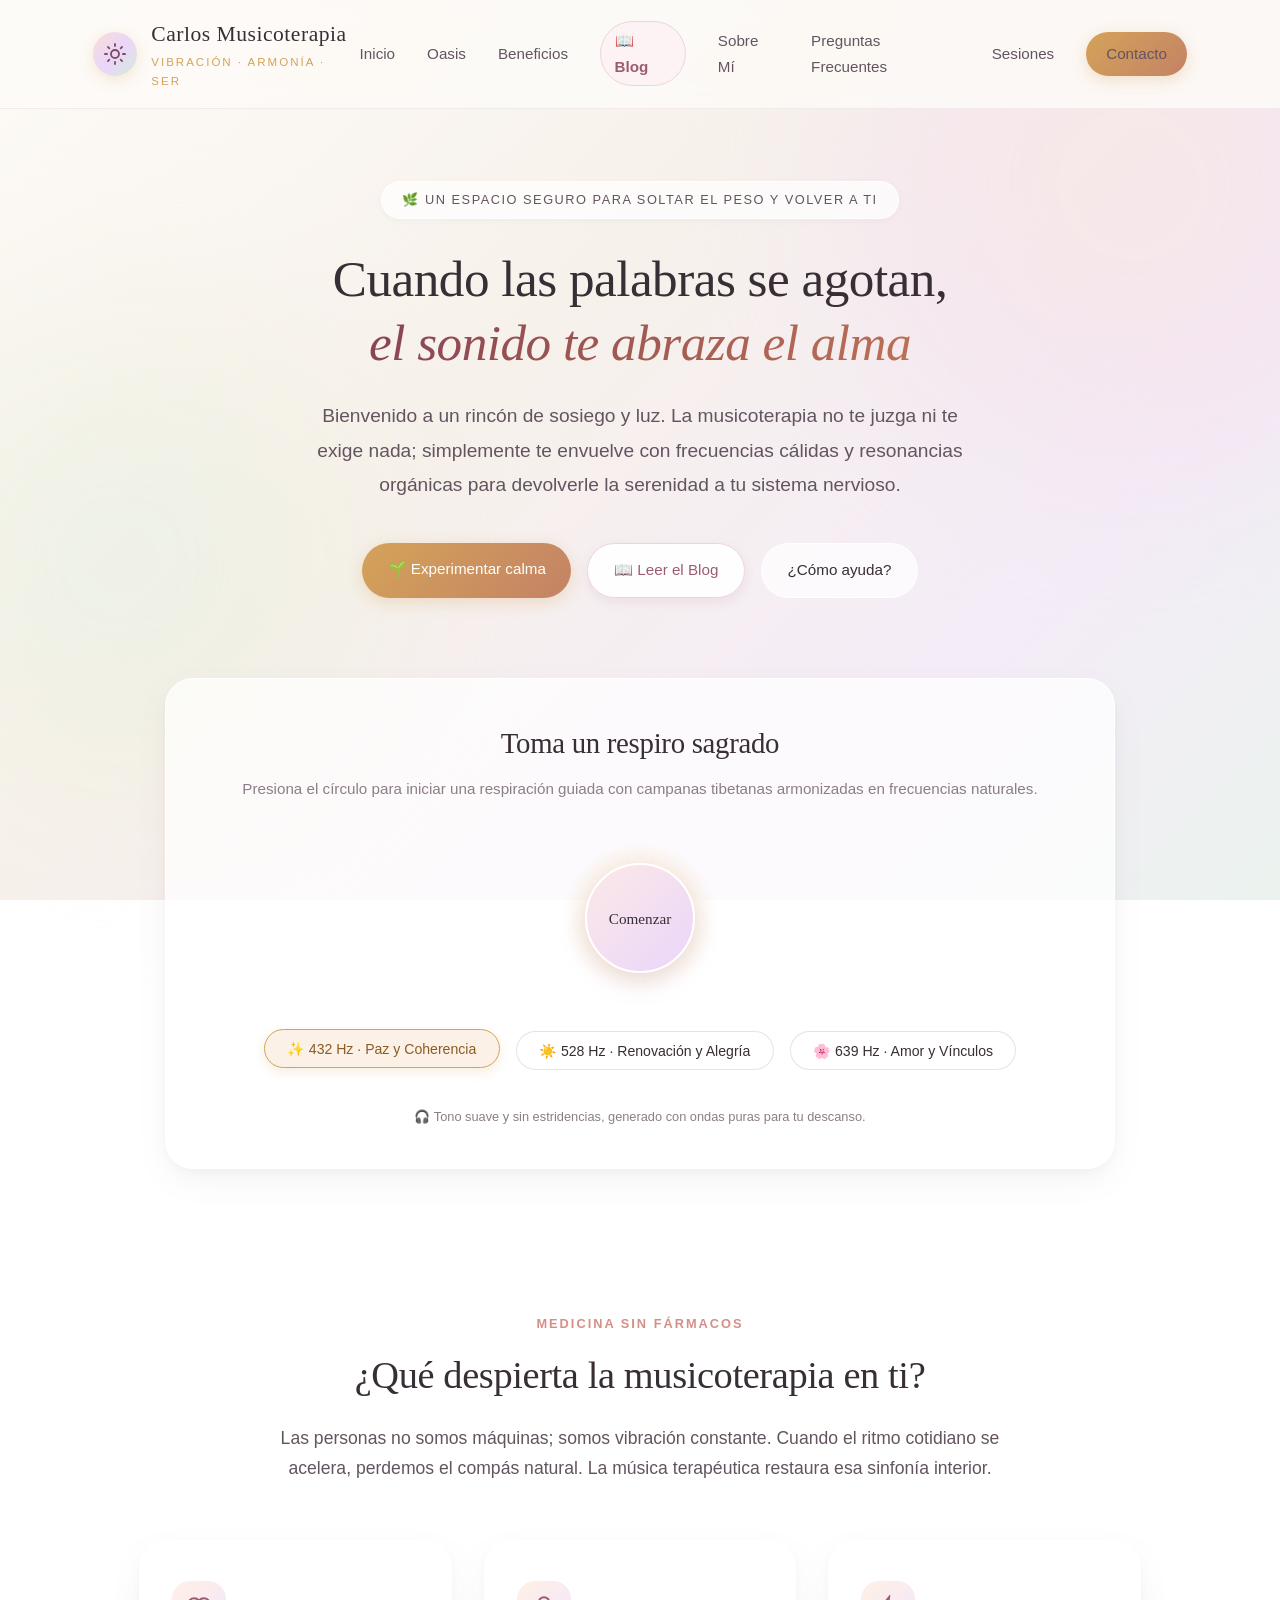
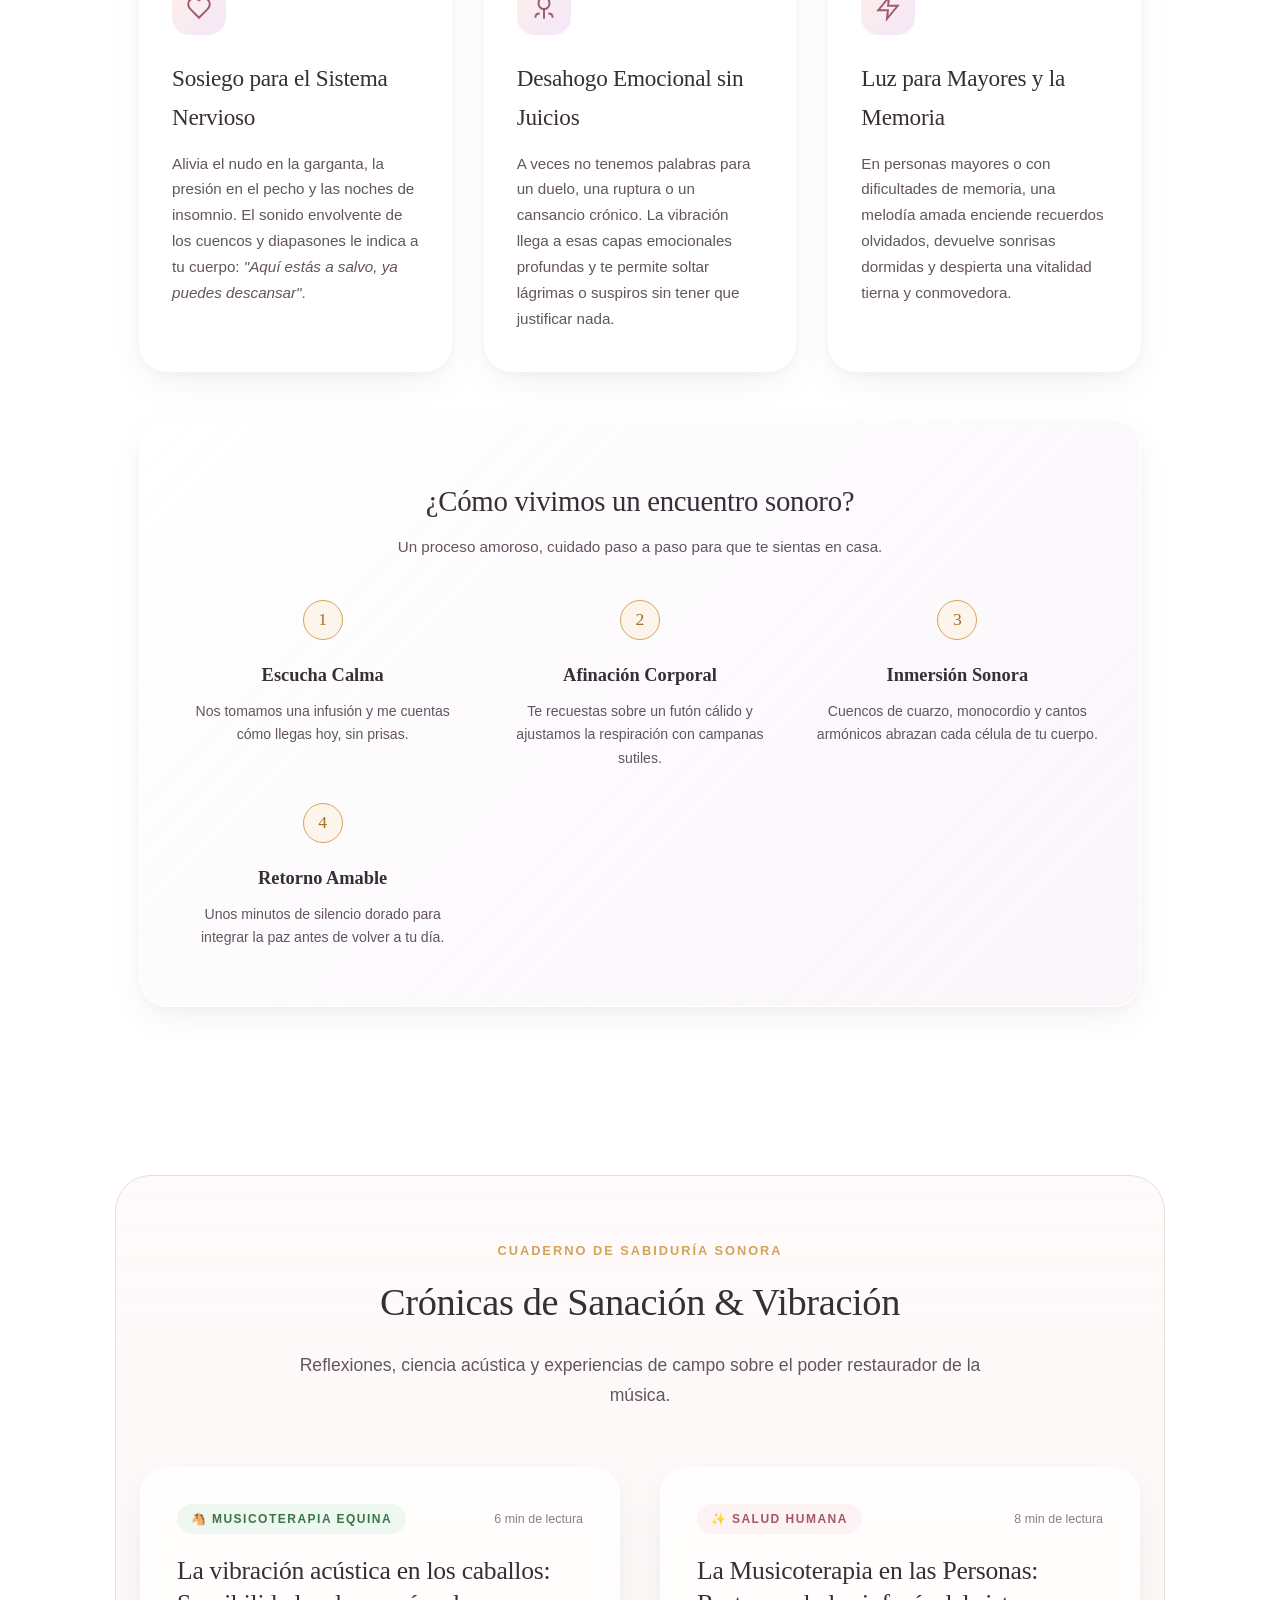
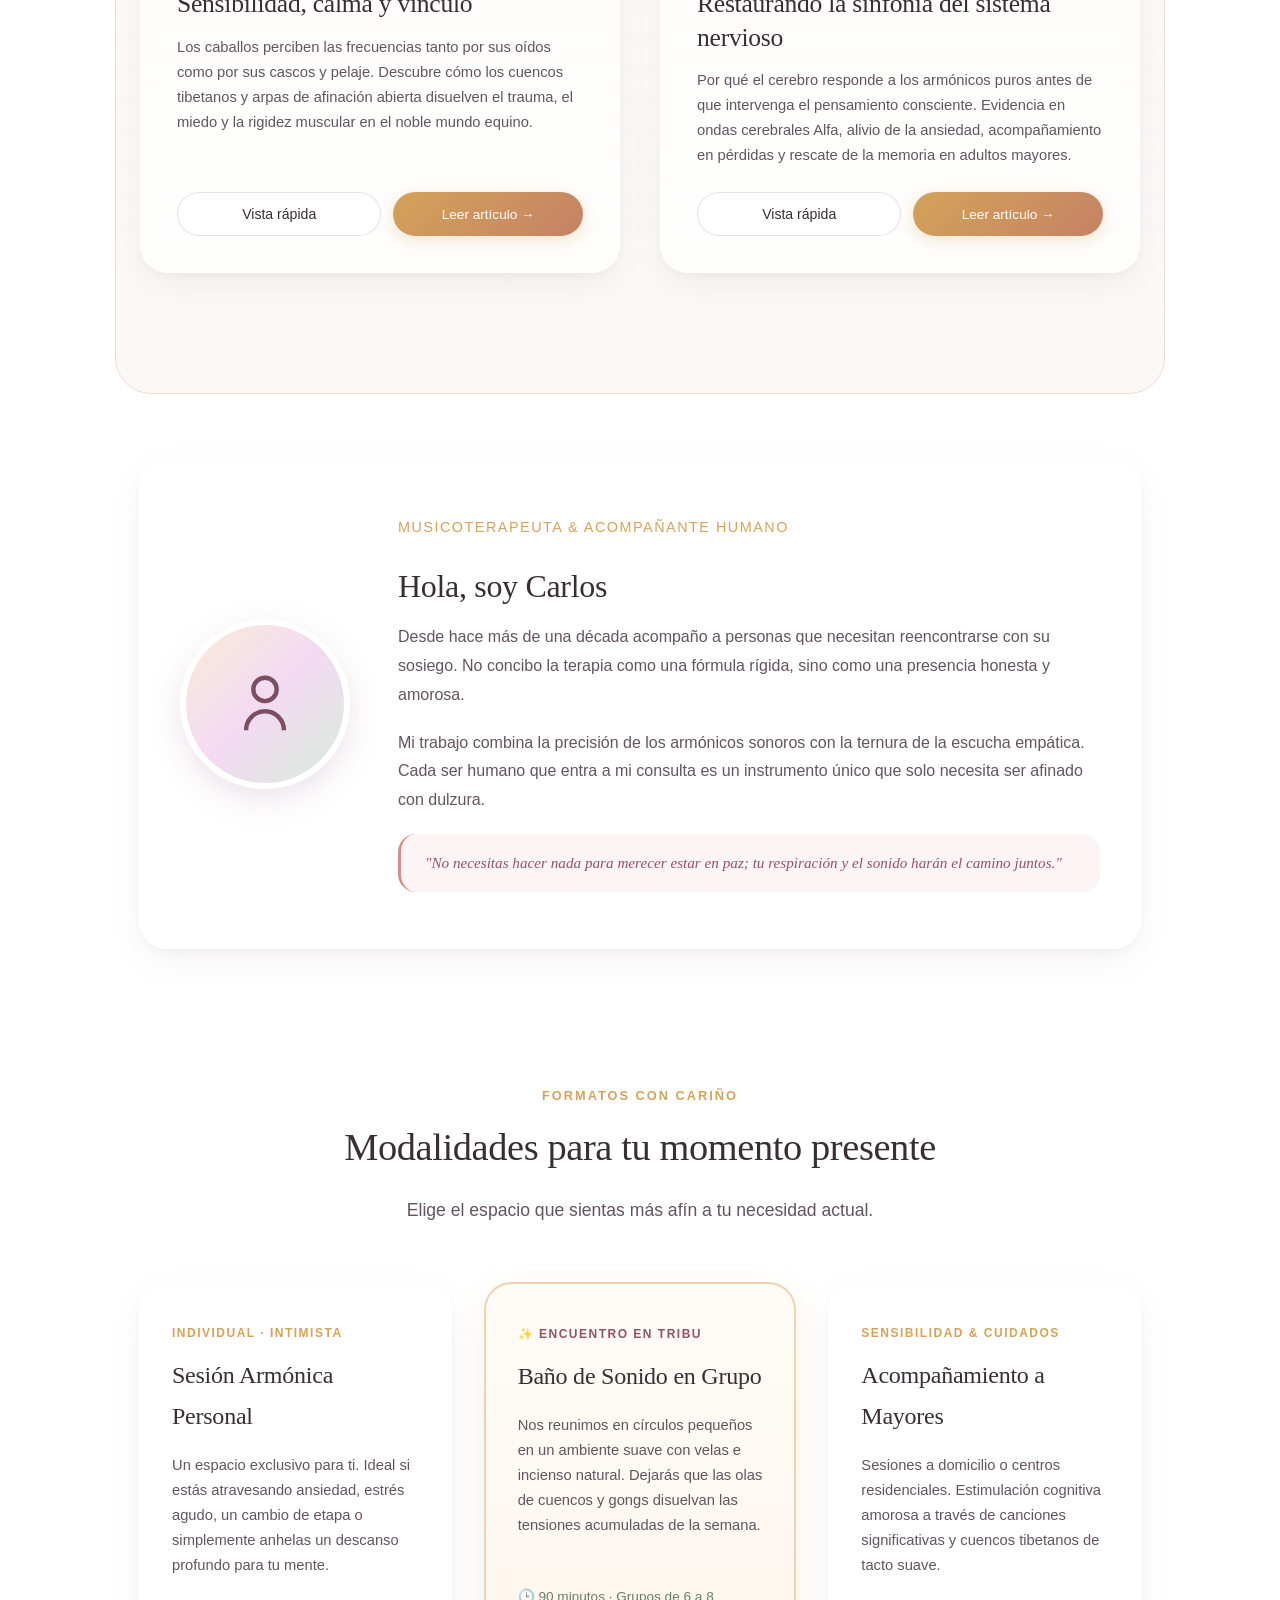
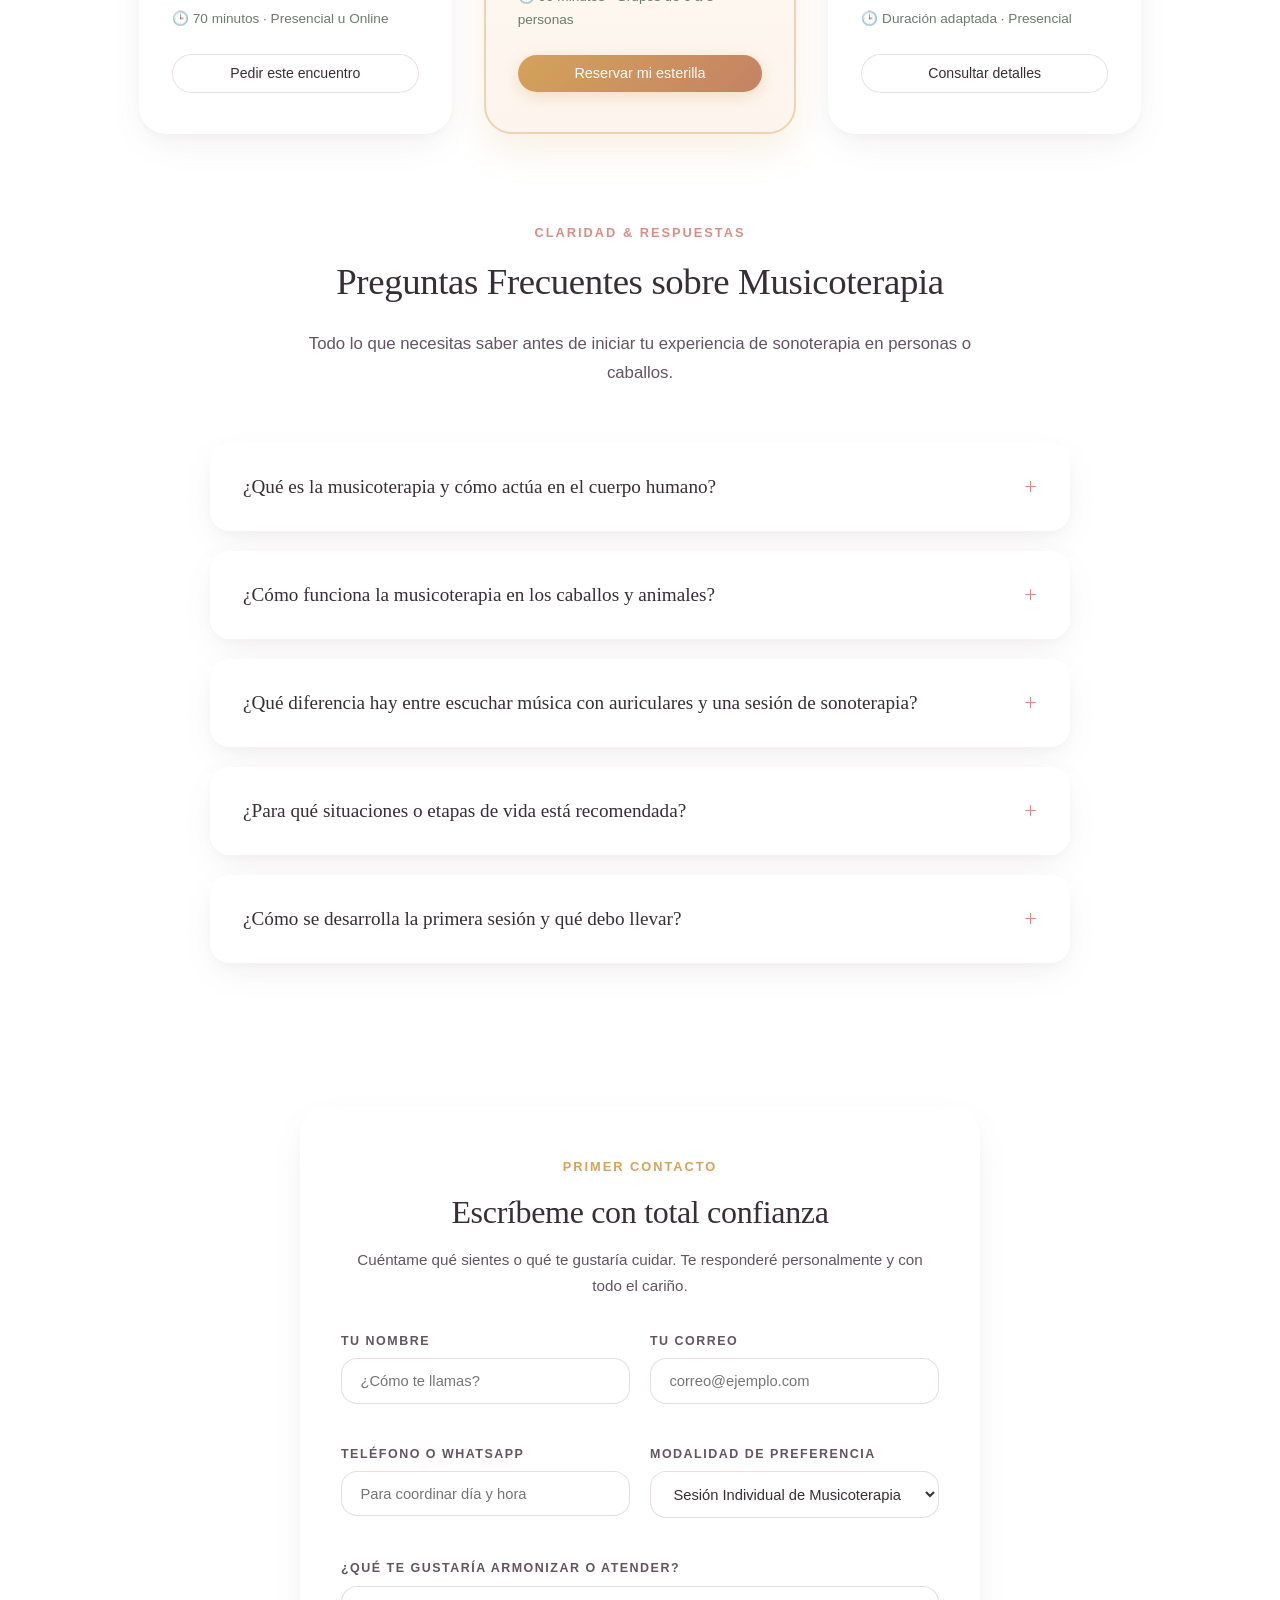
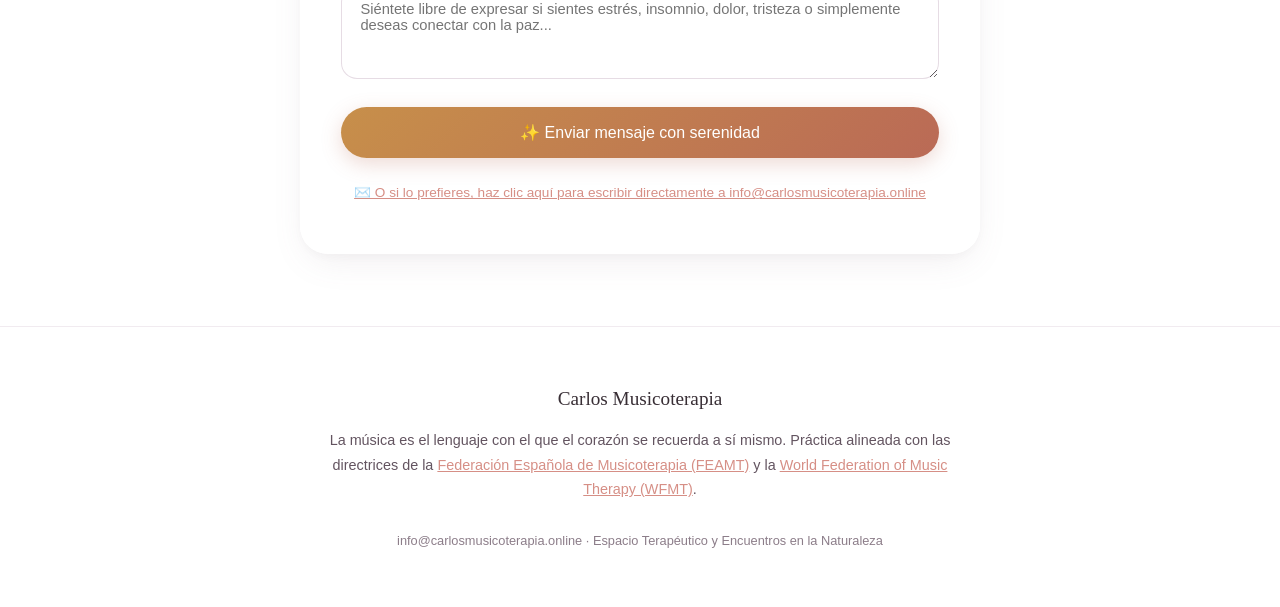
==== index.html @ ba7382ee "feat: anadir botones para compartir en Facebook, Instagram, WhatsApp y X con solo logos en los artic" ====
<!DOCTYPE html>
<html lang="es">
<head>
  <meta charset="UTF-8">
  <meta name="viewport" content="width=device-width, initial-scale=1.0">
  
  <!-- SEO PRIMARIO & INDEXACIÓN DE ALTO IMPACTO -->
  <title>Carlos Musicoterapia | Sanación Sonora y Cuencos</title>
  <meta name="description" content="Musicoterapia y sonoterapia con Carlos. Cuencos tibetanos y frecuencias 432 Hz para personas y caballos en España. Recupera tu bienestar interior.">
  <meta name="keywords" content="musicoterapia, sonoterapia, cuencos tibetanos, musicoterapia en caballos, musicoterapia equina, baño de sonido, frecuencias 432 hz, relajacion del sistema nervioso, Carlos musicoterapia">
  <meta name="author" content="Carlos - Musicoterapeuta Certificado">
  <meta name="robots" content="index, follow, max-snippet:-1, max-image-preview:large, max-video-preview:-1">
  <link rel="canonical" href="https://www.carlosmusicoterapia.online/">
  
  <!-- GEOLOCALIZACIÓN Y IDIOMA -->
  <meta name="geo.region" content="ES">
  <meta name="geo.placename" content="España">
  <meta name="language" content="Spanish">
  <meta http-equiv="content-language" content="es-ES">
  <meta name="theme-color" content="#faf7f2">
  <!-- FORZAR HTTPS Y SEGURIDAD ESTRICTA (UPGRADE INSECURE REQUESTS) -->
  <meta http-equiv="Content-Security-Policy" content="upgrade-insecure-requests">
  <!-- VERIFICACIÓN OFICIAL AHREFS WEBMASTER TOOLS -->
  <meta name="ahrefs-site-verification" content="12771nfjvnny8z4epqq7d5ewn7asvr5x">

  <!-- FAVICONS -->
  <link rel="icon" type="image/svg+xml" href="favicon.svg">
  <link rel="apple-touch-icon" href="favicon.svg">

  <!-- OPEN GRAPH / FACEBOOK / WHATSAPP / LINKEDIN -->
  <meta property="og:locale" content="es_ES">
  <meta property="og:type" content="website">
  <meta property="og:site_name" content="Carlos Musicoterapia">
  <meta property="og:title" content="Carlos Musicoterapia | Sanación Sonora & Consciencia Vibracional">
  <meta property="og:description" content="Espacio de acogida, armonización y salud sonora. Sesiones de musicoterapia y cuencos tibetanos para personas y caballos. Experimenta el oasis de calma sonora.">
  <meta property="og:url" content="https://www.carlosmusicoterapia.online/">
  <meta property="og:image" content="https://www.carlosmusicoterapia.online/og-image.svg">
  <meta property="og:image:secure_url" content="https://www.carlosmusicoterapia.online/og-image.svg">
  <meta property="og:image:type" content="image/svg+xml">
  <meta property="og:image:width" content="1200">
  <meta property="og:image:height" content="630">
  <meta property="og:image:alt" content="Carlos Musicoterapia - Sanación Sonora y Armonía">

  <!-- TWITTER CARDS -->
  <meta name="twitter:card" content="summary_large_image">
  <meta name="twitter:title" content="Carlos Musicoterapia | Sanación Sonora & Musicoterapia Equina">
  <meta name="twitter:description" content="Bienestar profundo para el sistema nervioso mediante frecuencias curativas y cuencos tibetanos.">
  <meta name="twitter:image" content="https://www.carlosmusicoterapia.online/og-image.svg">
  <meta name="twitter:image:alt" content="Carlos Musicoterapia">

  <!-- DATOS ESTRUCTURADOS SCHEMA.ORG (JSON-LD) ULTRA COMPLETOS -->
  <script type="application/ld+json">
  {
    "@context": "https://schema.org",
    "@graph": [
      {
        "@type": "WebSite",
        "@id": "https://www.carlosmusicoterapia.online/#website",
        "url": "https://www.carlosmusicoterapia.online/",
        "name": "Carlos Musicoterapia",
        "description": "Centro y consulta de musicoterapia integrativa, sonoterapia y bienestar acústico para personas y caballos.",
        "inLanguage": "es-ES",
        "publisher": {
          "@id": "https://www.carlosmusicoterapia.online/#therapist"
        }
      },
      {
        "@type": "HealthAndBeautyBusiness",
        "@id": "https://www.carlosmusicoterapia.online/#business",
        "name": "Carlos Musicoterapia",
        "url": "https://www.carlosmusicoterapia.online/",
        "logo": "https://www.carlosmusicoterapia.online/favicon.svg",
        "image": "https://www.carlosmusicoterapia.online/og-image.svg",
        "description": "Sesiones individuales de musicoterapia, baños de sonido con cuencos tibetanos, monocordios armónicos y musicoterapia equina.",
        "email": "info@carlosmusicoterapia.online",
        "priceRange": "$$",
        "currenciesAccepted": "EUR",
        "paymentAccepted": "Efectivo, Bizum, Transferencia",
        "address": {
          "@type": "PostalAddress",
          "addressCountry": "ES",
          "addressRegion": "España"
        },
        "founder": {
          "@id": "https://www.carlosmusicoterapia.online/#therapist"
        },
        "hasOfferCatalog": {
          "@type": "OfferCatalog",
          "name": "Servicios de Musicoterapia y Sonoterapia",
          "itemListElement": [
            {
              "@type": "Offer",
              "itemOffered": {
                "@type": "Service",
                "name": "Sesión Individual de Musicoterapia",
                "description": "Encuentro sonoro personalizado con cuencos tibetanos, diapasones y voz para la regulación del sistema nervioso y ansiedad."
              }
            },
            {
              "@type": "Offer",
              "itemOffered": {
                "@type": "Service",
                "name": "Baño de Sonido y Cuencos Tibetanos Grupal",
                "description": "Inmersión colectiva en frecuencias puras de 432 Hz y 528 Hz para la relajación profunda y desintoxicación del estrés."
              }
            },
            {
              "@type": "Offer",
              "itemOffered": {
                "@type": "Service",
                "name": "Musicoterapia Equina y Sonoterapia para Caballos",
                "description": "Tratamiento acústico especializado en hípicas y cuadras para la reducción de cortisol, traumas y alivio muscular en caballos."
              }
            }
          ]
        }
      },
      {
        "@type": "Person",
        "@id": "https://www.carlosmusicoterapia.online/#therapist",
        "name": "Carlos",
        "jobTitle": "Musicoterapeuta y Facilitador de Sonoterapia",
        "url": "https://www.carlosmusicoterapia.online/#sobre-mi",
        "worksFor": {
          "@id": "https://www.carlosmusicoterapia.online/#business"
        },
        "description": "Especialista en medicina vibracional, resonancia acústica del sistema nervioso y acompañamiento compasivo en personas y animales."
      },
      {
        "@type": "FAQPage",
        "@id": "https://www.carlosmusicoterapia.online/#faqpage",
        "mainEntity": [
          {
            "@type": "Question",
            "name": "¿Qué es la musicoterapia y cómo actúa en el cuerpo humano?",
            "acceptedAnswer": {
              "@type": "Answer",
              "text": "La musicoterapia utiliza la vibración y las estructuras armónicas para sincronizar el sistema nervioso. A través del arrastre acústico, ralentiza las ondas cerebrales hacia estados Alfa y Theta, reduciendo la hormona del estrés (cortisol) y activando la respuesta parasimpática de calma y digestión."
            }
          },
          {
            "@type": "Question",
            "name": "¿Cómo funciona la musicoterapia en los caballos y animales?",
            "acceptedAnswer": {
              "@type": "Answer",
              "text": "Los caballos poseen una enorme sensibilidad vibroacústica que captan por sus cascos, pelaje y oídos de 180°. La aplicación de frecuencias armónicas (432 Hz) y cuencos tibetanos colocados sobre mantillas alivia tensiones musculares en el dorso, calma animales traumatizados o hiperreactivos y crea coherencia cardíaca entre el jinete y el caballo."
            }
          },
          {
            "@type": "Question",
            "name": "¿Qué diferencia hay entre escuchar música normal y una sesión de sonoterapia?",
            "acceptedAnswer": {
              "@type": "Answer",
              "text": "La música cotidiana pasa por el filtro del juicio intelectual y estético. En la sonoterapia se utilizan instrumentos acústicos no temperados (cuencos de 7 metales, gongs, cuarzos, monocordios) que emiten ondas sinusoidales y armónicos puros que penetran físicamente en las células y el sistema límbico sin que intervenga el razonamiento lógico."
            }
          },
          {
            "@type": "Question",
            "name": "¿Para qué situaciones o dolencias está especialmente indicada?",
            "acceptedAnswer": {
              "@type": "Answer",
              "text": "Está recomendada para estrés crónico, ansiedad, insomnio, sobrecarga mental, procesos de duelo, dolores musculares por tensión, recuperación tras enfermedades, y en adultos mayores para la estimulación de la memoria emotiva y la lucidez."
            }
          },
          {
            "@type": "Question",
            "name": "¿Cómo es una primera sesión y qué necesito llevar?",
            "acceptedAnswer": {
              "@type": "Answer",
              "text": "Solo necesitas ropa cómoda. Comenzamos con una breve escucha para conocer tu momento vital, seguido de un reposo sobre un futón cálido donde el sonido de los cuencos y diapasones envuelve tu cuerpo. Al finalizar, dejamos unos minutos de silencio integrador."
            }
          }
        ]
      },
      {
        "@type": "BlogPosting",
        "@id": "https://www.carlosmusicoterapia.online/#blog-caballos",
        "headline": "La vibración acústica en los caballos: Sensibilidad, calma y vínculo",
        "url": "https://www.carlosmusicoterapia.online/#blog",
        "author": {
          "@id": "https://www.carlosmusicoterapia.online/#therapist"
        },
        "publisher": {
          "@id": "https://www.carlosmusicoterapia.online/#business"
        },
        "description": "Estudio práctico de la sonoterapia equina: reducción de cortisol, respuesta de relajación por bostezo y masticación, y campo de resonancia en hípicas.",
        "inLanguage": "es-ES"
      },
      {
        "@type": "BlogPosting",
        "@id": "https://www.carlosmusicoterapia.online/#blog-personas",
        "headline": "La Musicoterapia en las Personas: Restaurando la sinfonía del sistema nervioso",
        "url": "https://www.carlosmusicoterapia.online/#blog",
        "author": {
          "@id": "https://www.carlosmusicoterapia.online/#therapist"
        },
        "publisher": {
          "@id": "https://www.carlosmusicoterapia.online/#business"
        },
        "description": "Evidencia de la sonoterapia en ondas Alfa y Theta, acompañamiento en duelo sin palabras y estimulación cognitiva en adultos mayores.",
        "inLanguage": "es-ES"
      }
    ]
  }
  


  </script>

<style>
    :root {
      --bg-gradient: linear-gradient(135deg, #fdfbf7 0%, #f7f1eb 40%, #f4ecf7 75%, #ebf3ee 100%);
      --c-cream: #faf7f2;
      --c-blush: #fbeee8;
      --c-lavender: #ece4f6;
      --c-sage: #e3ede3;
      --c-gold: #d4a359;
      --c-gold-soft: #f4e8d3;
      --c-rose: #d68f86;
      
      --c-text-main: #382e35;
      --c-text-soft: #635460;
      --c-text-muted: #8c7d89;

      --glass-bg: rgba(255, 255, 255, 0.72);
      --glass-border: rgba(255, 255, 255, 0.9);
      --glass-shadow: 0 12px 36px -8px rgba(133, 105, 126, 0.12), 0 4px 12px rgba(0,0,0,0.03);
      --radius-pill: 999px;
      --radius-card: 28px;
    }

    * {
      margin: 0;
      padding: 0;
      box-sizing: border-box;
    }

    body {
      background: var(--bg-gradient);
      background-attachment: fixed;
      color: var(--c-text-main);
      font-family: -apple-system, BlinkMacSystemFont, "Segoe UI", Roboto, "Helvetica Neue", sans-serif;
      line-height: 1.7;
      overflow-x: hidden;
      scroll-behavior: smooth;
    }

    h1, h2, h3, h4, .font-serif {
      font-family: "Georgia", "Baskerville", "Palatino Linotype", serif;
      font-weight: 300;
      letter-spacing: -0.01em;
    }

    .ambient-glow {
      position: fixed;
      border-radius: 50%;
      filter: blur(80px);
      z-index: -1;
      opacity: 0.5;
      pointer-events: none;
      animation: floatAura 18s ease-in-out infinite alternate;
    }
    .glow-1 {
      top: -10%;
      right: -10%;
      width: 550px;
      height: 550px;
      background: radial-gradient(circle, #fce5d8, #edd9fc);
    }
    .glow-2 {
      bottom: 10%;
      left: -10%;
      width: 500px;
      height: 500px;
      background: radial-gradient(circle, #dff0e2, #fbf0dc);
      animation-duration: 24s;
    }

    @keyframes floatAura {
      0% { transform: translate(0, 0) scale(1); }
      100% { transform: translate(-40px, 40px) scale(1.1); }
    }

    header.navbar {
      position: sticky;
      top: 0;
      z-index: 100;
      background: rgba(253, 251, 247, 0.85);
      backdrop-filter: blur(14px);
      border-bottom: 1px solid rgba(220, 206, 217, 0.35);
      transition: all 0.3s;
    }

    .nav-wrap {
      max-width: 1150px;
      margin: 0 auto;
      padding: 1rem 1.75rem;
      display: flex;
      justify-content: space-between;
      align-items: center;
    }

    .logo-area {
      display: flex;
      align-items: center;
      gap: 0.9rem;
      text-decoration: none;
      color: inherit;
    }

    .logo-mandala {
      width: 44px;
      height: 44px;
      border-radius: 50%;
      background: linear-gradient(135deg, #f7dfd4, #ebd5fb, #d4ebd9);
      display: flex;
      align-items: center;
      justify-content: center;
      box-shadow: 0 4px 14px rgba(212, 163, 89, 0.25);
    }

    .logo-text h1 {
      font-size: 1.35rem;
      color: var(--c-text-main);
      letter-spacing: 0.5px;
    }

    .logo-text span {
      font-size: 0.72rem;
      letter-spacing: 2px;
      text-transform: uppercase;
      color: var(--c-gold);
      display: block;
      font-weight: 500;
    }

    .nav-links {
      display: flex;
      align-items: center;
      gap: 2rem;
    }

    .nav-links a {
      color: var(--c-text-soft);
      text-decoration: none;
      font-size: 0.95rem;
      transition: color 0.2s;
    }

    .nav-links a:hover {
      color: var(--c-rose);
    }

    .btn-glow {
      background: linear-gradient(135deg, #d4a359 0%, #c48265 100%);
      color: #fff;
      padding: 0.65rem 1.5rem;
      border-radius: var(--radius-pill);
      text-decoration: none;
      font-size: 0.9rem;
      font-weight: 500;
      box-shadow: 0 4px 16px rgba(212, 163, 89, 0.3);
      transition: all 0.3s;
      border: none;
      cursor: pointer;
    }

    .btn-glow:hover {
      transform: translateY(-2px);
      box-shadow: 0 6px 20px rgba(212, 163, 89, 0.45);
    }

    .hero {
      text-align: center;
      padding: 4.5rem 1.5rem 3rem;
      max-width: 900px;
      margin: 0 auto;
    }

    .pill-tag {
      display: inline-flex;
      align-items: center;
      gap: 0.5rem;
      background: var(--glass-bg);
      border: 1px solid var(--glass-border);
      padding: 0.45rem 1.25rem;
      border-radius: var(--radius-pill);
      font-size: 0.8rem;
      color: var(--c-text-soft);
      letter-spacing: 1.5px;
      text-transform: uppercase;
      margin-bottom: 1.75rem;
      box-shadow: 0 2px 10px rgba(0,0,0,0.03);
    }

    .hero h2 {
      font-size: 3.2rem;
      line-height: 1.25;
      color: var(--c-text-main);
      margin-bottom: 1.5rem;
    }

    .hero h2 span.delicado {
      font-style: italic;
      color: #a45a66;
      background: linear-gradient(120deg, #874352, #bd7055);
      -webkit-background-clip: text;
      -webkit-text-fill-color: transparent;
    }

    .hero p {
      font-size: 1.2rem;
      color: var(--c-text-soft);
      max-width: 680px;
      margin: 0 auto 2.5rem;
      font-weight: 300;
      line-height: 1.8;
    }

    .oasis-container {
      max-width: 950px;
      margin: 2rem auto 4.5rem;
      padding: 2.5rem 2rem;
      background: var(--glass-bg);
      border: 1px solid var(--glass-border);
      border-radius: var(--radius-card);
      box-shadow: var(--glass-shadow);
      text-align: center;
      position: relative;
      overflow: hidden;
    }

    .oasis-title {
      font-size: 1.8rem;
      color: var(--c-text-main);
      margin-bottom: 0.5rem;
    }

    .oasis-subtitle {
      color: var(--c-text-muted);
      font-size: 0.95rem;
      margin-bottom: 2rem;
    }

    .breathe-app {
      display: flex;
      flex-direction: column;
      align-items: center;
      gap: 1.75rem;
    }

    .breathe-circle-wrapper {
      position: relative;
      width: 170px;
      height: 170px;
      display: flex;
      align-items: center;
      justify-content: center;
    }

    .breathe-aura {
      position: absolute;
      width: 100%;
      height: 100%;
      border-radius: 50%;
      background: radial-gradient(circle, #ecd0ec 0%, #faecd7 50%, rgba(255,255,255,0) 70%);
      transition: all 4s ease-in-out;
      transform: scale(0.9);
      opacity: 0.6;
    }

    .breathe-circle {
      width: 110px;
      height: 110px;
      border-radius: 50%;
      background: linear-gradient(135deg, #fbe9e7, #ebd5fb);
      border: 2px solid #fff;
      display: flex;
      align-items: center;
      justify-content: center;
      color: var(--c-text-main);
      font-size: 0.95rem;
      font-family: Georgia, serif;
      box-shadow: 0 8px 24px rgba(183, 142, 172, 0.25);
      cursor: pointer;
      z-index: 2;
      transition: all 4s ease-in-out;
      user-select: none;
    }

    .breathe-active .breathe-aura {
      animation: breathPulse 8s infinite ease-in-out;
    }
    .breathe-active .breathe-circle {
      animation: breathText 8s infinite ease-in-out;
    }

    @keyframes breathPulse {
      0%, 100% { transform: scale(0.85); opacity: 0.5; }
      50% { transform: scale(1.4); opacity: 0.95; }
    }

    @keyframes breathText {
      0%, 100% { transform: scale(0.95); }
      50% { transform: scale(1.15); }
    }

    .sound-selector {
      display: flex;
      justify-content: center;
      gap: 1rem;
      flex-wrap: wrap;
    }

    .btn-sound-pill {
      background: rgba(255, 255, 255, 0.85);
      border: 1px solid rgba(220, 206, 217, 0.6);
      padding: 0.65rem 1.4rem;
      border-radius: var(--radius-pill);
      font-size: 0.88rem;
      color: var(--c-text-main);
      cursor: pointer;
      display: flex;
      align-items: center;
      gap: 0.6rem;
      transition: all 0.3s;
    }

    .btn-sound-pill:hover, .btn-sound-pill.active {
      background: #fbf1e6;
      border-color: var(--c-gold);
      color: #8c5b24;
      transform: translateY(-2px);
      box-shadow: 0 4px 12px rgba(212, 163, 89, 0.2);
    }

    .sound-note {
      font-size: 0.8rem;
      color: var(--c-text-muted);
      margin-top: 0.5rem;
    }

    .section-wrap {
      max-width: 1050px;
      margin: 0 auto;
      padding: 4.5rem 1.5rem;
    }

    .section-header {
      text-align: center;
      max-width: 720px;
      margin: 0 auto 3.5rem;
    }

    .section-header h3 {
      font-size: 2.4rem;
      color: var(--c-text-main);
      margin-bottom: 1rem;
    }

    .section-header p {
      font-size: 1.1rem;
      color: var(--c-text-soft);
      font-weight: 300;
    }

    .human-cards {
      display: grid;
      grid-template-columns: repeat(auto-fit, minmax(300px, 1fr));
      gap: 2rem;
    }

    .h-card {
      background: var(--glass-bg);
      backdrop-filter: blur(8px);
      border: 1px solid var(--glass-border);
      border-radius: var(--radius-card);
      padding: 2.5rem 2rem;
      box-shadow: var(--glass-shadow);
      transition: transform 0.3s ease, box-shadow 0.3s ease;
      position: relative;
    }

    .h-card:hover {
      transform: translateY(-5px);
      box-shadow: 0 16px 40px rgba(133, 105, 126, 0.16);
    }

    .h-card-icon {
      width: 54px;
      height: 54px;
      border-radius: 18px;
      background: linear-gradient(135deg, #fff0e6, #f3e6fb);
      display: flex;
      align-items: center;
      justify-content: center;
      margin-bottom: 1.5rem;
      color: #9c5c70;
    }

    .h-card h4 {
      font-size: 1.45rem;
      color: var(--c-text-main);
      margin-bottom: 0.8rem;
    }

    .h-card p {
      font-size: 0.95rem;
      color: var(--c-text-soft);
      line-height: 1.7;
    }

    .journey-box {
      background: linear-gradient(135deg, rgba(255,255,255,0.85), rgba(248,242,248,0.7));
      border: 1px solid var(--glass-border);
      border-radius: var(--radius-card);
      padding: 3.5rem 2.5rem;
      box-shadow: var(--glass-shadow);
      margin: 3rem 0;
    }

    .journey-steps {
      display: grid;
      grid-template-columns: repeat(auto-fit, minmax(220px, 1fr));
      gap: 2rem;
      margin-top: 2.5rem;
    }

    .step-item {
      text-align: center;
      position: relative;
    }

    .step-num {
      width: 40px;
      height: 40px;
      border-radius: 50%;
      background: #fdf5eb;
      border: 1px solid var(--c-gold);
      color: #a46d29;
      font-family: Georgia, serif;
      font-size: 1.1rem;
      display: flex;
      align-items: center;
      justify-content: center;
      margin: 0 auto 1.25rem;
    }

    .step-item h5 {
      font-size: 1.15rem;
      color: var(--c-text-main);
      margin-bottom: 0.5rem;
      font-family: Georgia, serif;
    }

    .step-item p {
      font-size: 0.88rem;
      color: var(--c-text-soft);
    }

    .about-section {
      background: rgba(255, 255, 255, 0.6);
      border-radius: var(--radius-card);
      border: 1px solid var(--glass-border);
      padding: 3.5rem 2.5rem;
      display: flex;
      align-items: center;
      gap: 3rem;
      box-shadow: var(--glass-shadow);
      margin: 4rem 0;
    }

    .about-avatar-wrap {
      flex-shrink: 0;
      position: relative;
    }

    .about-avatar {
      width: 170px;
      height: 170px;
      border-radius: 50%;
      background: linear-gradient(135deg, #faebd7, #f3daf3, #d7ecd9);
      border: 6px solid #fff;
      box-shadow: 0 10px 28px rgba(183, 142, 172, 0.25);
      display: flex;
      align-items: center;
      justify-content: center;
      color: #7b4f62;
    }

    .about-info h4 {
      font-size: 2rem;
      color: var(--c-text-main);
      margin-bottom: 0.6rem;
    }

    .about-info .subtitle {
      color: var(--c-gold);
      font-size: 0.9rem;
      letter-spacing: 1.5px;
      text-transform: uppercase;
      font-weight: 500;
      margin-bottom: 1.2rem;
      display: block;
    }

    .about-info p {
      font-size: 1rem;
      color: var(--c-text-soft);
      line-height: 1.8;
      margin-bottom: 1.2rem;
      font-weight: 300;
    }

    .quote-box {
      font-family: Georgia, serif;
      font-style: italic;
      color: #925367;
      background: #fdf5f5;
      padding: 1rem 1.5rem;
      border-radius: 18px;
      border-left: 3px solid var(--c-rose);
      font-size: 0.95rem;
    }

    .services-grid {
      display: grid;
      grid-template-columns: repeat(auto-fit, minmax(280px, 1fr));
      gap: 2rem;
    }

    .service-card {
      background: var(--glass-bg);
      border: 1px solid var(--glass-border);
      border-radius: var(--radius-card);
      padding: 2.5rem 2rem;
      display: flex;
      flex-direction: column;
      justify-content: space-between;
      box-shadow: var(--glass-shadow);
      transition: all 0.3s;
    }

    .service-card:hover {
      transform: translateY(-4px);
      border-color: #eed5b6;
    }

    .service-card.highlight {
      background: linear-gradient(180deg, #fffcf7 0%, #fdf5ed 100%);
      border: 2px solid #ecd3b2;
      box-shadow: 0 16px 36px rgba(212, 163, 89, 0.16);
    }

    .serv-tag {
      font-size: 0.75rem;
      letter-spacing: 1.5px;
      text-transform: uppercase;
      color: var(--c-gold);
      font-weight: 600;
      margin-bottom: 0.75rem;
      display: block;
    }

    .service-card h4 {
      font-size: 1.5rem;
      color: var(--c-text-main);
      margin-bottom: 1rem;
    }

    .service-card p {
      font-size: 0.92rem;
      color: var(--c-text-soft);
      margin-bottom: 1.8rem;
    }

    .serv-time {
      font-size: 0.85rem;
      color: #6a7c6a;
      display: flex;
      align-items: center;
      gap: 0.5rem;
      margin-bottom: 1.5rem;
      font-weight: 500;
    }

    .testimonials-grid {
      display: grid;
      grid-template-columns: repeat(auto-fit, minmax(290px, 1fr));
      gap: 2rem;
      margin-top: 2rem;
    }

    .test-card {
      background: rgba(255, 255, 255, 0.65);
      border-radius: var(--radius-card);
      border: 1px solid var(--glass-border);
      padding: 2rem;
      box-shadow: var(--glass-shadow);
    }

    .test-card p {
      font-family: Georgia, serif;
      font-style: italic;
      color: var(--c-text-soft);
      font-size: 0.98rem;
      margin-bottom: 1.25rem;
      line-height: 1.7;
    }

    .test-author {
      display: flex;
      align-items: center;
      gap: 0.75rem;
    }

    .author-circle {
      width: 40px;
      height: 40px;
      border-radius: 50%;
      background: #f6e5dc;
      display: flex;
      align-items: center;
      justify-content: center;
      font-weight: 600;
      color: #975344;
      font-size: 0.85rem;
    }

    .author-info h6 {
      font-size: 0.9rem;
      color: var(--c-text-main);
    }

    .author-info span {
      font-size: 0.75rem;
      color: var(--c-text-muted);
    }

    .contact-box {
      max-width: 680px;
      margin: 0 auto;
      background: var(--glass-bg);
      backdrop-filter: blur(14px);
      border: 1px solid var(--glass-border);
      border-radius: var(--radius-card);
      padding: 3rem 2.5rem;
      box-shadow: var(--glass-shadow);
    }

    .form-row {
      display: grid;
      grid-template-columns: 1fr 1fr;
      gap: 1.25rem;
      margin-bottom: 1.25rem;
    }

    .form-group {
      margin-bottom: 1.25rem;
      text-align: left;
    }

    label {
      display: block;
      font-size: 0.78rem;
      text-transform: uppercase;
      letter-spacing: 1.5px;
      color: var(--c-text-soft);
      font-weight: 600;
      margin-bottom: 0.4rem;
    }

    input, select, textarea {
      width: 100%;
      padding: 0.85rem 1.15rem;
      background: rgba(255, 255, 255, 0.85);
      border: 1px solid rgba(220, 206, 217, 0.7);
      border-radius: 16px;
      color: var(--c-text-main);
      font-family: inherit;
      font-size: 0.92rem;
      outline: none;
      transition: all 0.2s;
    }

    input:focus, select:focus, textarea:focus {
      border-color: var(--c-gold);
      background: #fff;
      box-shadow: 0 0 0 3px rgba(212, 163, 89, 0.15);
    }

    .btn-submit {
      width: 100%;
      background: linear-gradient(135deg, #c78f4a 0%, #ba6a56 100%);
      color: #fff;
      padding: 1rem;
      border-radius: var(--radius-pill);
      font-size: 1rem;
      font-weight: 500;
      border: none;
      cursor: pointer;
      box-shadow: 0 6px 20px rgba(186, 106, 86, 0.25);
      transition: transform 0.2s, box-shadow 0.2s;
    }

    .btn-submit:hover {
      transform: translateY(-2px);
      box-shadow: 0 8px 24px rgba(186, 106, 86, 0.35);
    }

    footer.site-footer {
      text-align: center;
      padding: 3.5rem 1.5rem;
      color: var(--c-text-muted);
      font-size: 0.85rem;
      border-top: 1px solid rgba(220, 206, 217, 0.4);
    }

    /* ESTILOS BOTÓN HAMBURGUESA Y MENÚ COMPACTO */
    .menu-toggle-btn {
      display: none;
      background: rgba(255, 255, 255, 0.85);
      border: 1px solid rgba(220, 206, 217, 0.8);
      border-radius: 12px;
      padding: 0.5rem;
      color: var(--c-text-main);
      cursor: pointer;
      align-items: center;
      justify-content: center;
      box-shadow: 0 2px 8px rgba(0,0,0,0.04);
      transition: all 0.2s;
    }
    .menu-toggle-btn:hover {
      background: #fff;
      border-color: var(--c-gold);
      color: var(--c-rose);
    }

    @media (max-width: 768px) {
      .navbar {
        padding: 0.25rem 0;
      }
      .nav-wrap {
        padding: 0.65rem 1.25rem;
      }
      .logo-mandala {
        width: 36px;
        height: 36px;
      }
      .logo-text h1 {
        font-size: 1.15rem;
      }
      .logo-text span {
        font-size: 0.65rem;
      }

      /* Mostrar el botón hamburguesa */
      .menu-toggle-btn {
        display: flex;
      }

      /* Menú desplegable móvil oculto por defecto */
      .nav-links {
        display: none;
        flex-direction: column;
        position: absolute;
        top: 100%;
        left: 0;
        right: 0;
        width: 100%;
        background: rgba(253, 251, 247, 0.98);
        backdrop-filter: blur(20px);
        border-bottom: 1px solid rgba(220, 206, 217, 0.5);
        padding: 1.25rem 1.5rem 1.75rem;
        gap: 1rem;
        text-align: center;
        box-shadow: 0 16px 36px rgba(56, 46, 53, 0.12);
        animation: slideDownMenu 0.25s ease forwards;
      }

      .nav-links.menu-open {
        display: flex !important;
      }

      .nav-links a {
        font-size: 1rem;
        padding: 0.5rem 0;
        border-bottom: 1px solid rgba(220, 206, 217, 0.3);
      }
      .nav-links a:last-child {
        border-bottom: none;
        margin-top: 0.5rem;
      }

      .hero {
        padding: 2.5rem 1.25rem 2rem;
      }
      .hero h2 {
        font-size: 1.95rem;
        line-height: 1.3;
      }
      .hero p {
        font-size: 1.05rem;
      }
      .about-section {
        flex-direction: column;
        text-align: center;
        padding: 2.25rem 1.5rem;
        gap: 1.5rem;
      }
      .about-avatar {
        width: 130px;
        height: 130px;
      }
      .form-row {
        grid-template-columns: 1fr;
      }
    }

    @keyframes slideDownMenu {
      from { opacity: 0; transform: translateY(-10px); }
      to { opacity: 1; transform: translateY(0); }
    }
  
    /* ESTILOS BOTONES SOCIAL SHARE (SOLO LOGOS) */
    .share-btn {
      width: 36px;
      height: 36px;
      border-radius: 50%;
      display: inline-flex;
      align-items: center;
      justify-content: center;
      background: #ffffff;
      border: 1px solid rgba(220, 206, 217, 0.7);
      color: #635460;
      cursor: pointer;
      text-decoration: none;
      transition: all 0.25s ease;
      box-shadow: 0 2px 6px rgba(0,0,0,0.03);
    }
    .share-btn:hover {
      transform: translateY(-2px);
      box-shadow: 0 4px 12px rgba(0,0,0,0.1);
    }
    .share-fb:hover { color: #1877f2; border-color: #1877f2; background: #f0f4fc; }
    .share-ig:hover { color: #e4405f; border-color: #e4405f; background: #fdf0f3; }
    .share-wa:hover { color: #25d366; border-color: #25d366; background: #f0fbf4; }
    .share-x:hover { color: #000000; border-color: #000000; background: #f5f5f5; }

  </style>
  <!-- Privacy-friendly analytics by Plausible -->
  <script async src="https://plausible.burtiraven4.synology.me/js/pa-6GNcijm8p1kwjBPJTRdkI.js">


  </script>
  <script>
    window.plausible=window.plausible||function(){(plausible.q=plausible.q||[]).push(arguments)},plausible.init=plausible.init||function(i){plausible.o=i||{}};
    plausible.init()
  


  </script>
</head>
<body>
  <div class="ambient-glow glow-1"></div>
  <div class="ambient-glow glow-2"></div>

  <header class="navbar">
    <div class="nav-wrap">
      <a href="https://www.carlosmusicoterapia.online/" class="logo-area">
        <div class="logo-mandala">
          <svg width="24" height="24" viewBox="0 0 24 24" fill="none" stroke="#7e4a5d" stroke-width="1.8" stroke-linecap="round">
            <circle cx="12" cy="12" r="4"></circle>
            <path d="M12 2v2"></path>
            <path d="M12 20v2"></path>
            <path d="M4.93 4.93l1.41 1.41"></path>
            <path d="M17.66 17.66l1.41 1.41"></path>
            <path d="M2 12h2"></path>
            <path d="M20 12h2"></path>
            <path d="M6.34 17.66l-1.41 1.41"></path>
            <path d="M19.07 4.93l-1.41 1.41"></path>
          </svg>
        </div>
        <div class="logo-text">
          <h1>Carlos Musicoterapia</h1>
          <span>Vibración · Armonía · Ser</span>
        </div>
      </a>

      <!-- Botón Hamburguesa Móvil (Ultra compacto) -->
      <button class="menu-toggle-btn" id="menuToggleBtn" onclick="toggleMenuMovil()" aria-label="Abrir menú de navegación">
        <svg id="iconHamburger" width="22" height="22" viewBox="0 0 24 24" fill="none" stroke="currentColor" stroke-width="2" stroke-linecap="round">
          <line x1="3" y1="6" x2="21" y2="6"></line>
          <line x1="3" y1="12" x2="21" y2="12"></line>
          <line x1="3" y1="18" x2="21" y2="18"></line>
        </svg>
        <svg id="iconClose" width="22" height="22" viewBox="0 0 24 24" fill="none" stroke="currentColor" stroke-width="2" stroke-linecap="round" style="display: none;">
          <line x1="18" y1="6" x2="6" y2="18"></line>
          <line x1="6" y1="6" x2="18" y2="18"></line>
        </svg>
      </button>

      <!-- Menú de Enlaces -->
      <nav class="nav-links" id="navLinks">
        <a href="https://www.carlosmusicoterapia.online/" onclick="cerrarMenuMovil()">Inicio</a>
        <a href="#oasis" onclick="cerrarMenuMovil()">Oasis</a>
        <a href="#beneficios" onclick="cerrarMenuMovil()">Beneficios</a>
        <a href="#blog" onclick="cerrarMenuMovil()" style="color: #9c5c70; font-weight: 600; background: #fdf2f4; padding: 0.35rem 0.85rem; border-radius: var(--radius-pill); border: 1px solid #ebd4db;">
          📖 Blog
        </a>
        <a href="#sobre-mi" onclick="cerrarMenuMovil()">Sobre Mí</a>
        <a href="#faq" onclick="cerrarMenuMovil()">Preguntas Frecuentes</a>
        <a href="#sesiones" onclick="cerrarMenuMovil()">Sesiones</a>
        <a href="#contacto" onclick="cerrarMenuMovil()" class="btn-glow" style="padding: 0.55rem 1.25rem;">Contacto</a>
      </nav>
    </div>
  </header>

  <main>
    <section class="hero">
      <div class="pill-tag">
        🌿 Un espacio seguro para soltar el peso y volver a ti
      </div>

      <h2>
        Cuando las palabras se agotan, <br>
        <span class="delicado">el sonido te abraza el alma</span>
      </h2>

      <p>
        Bienvenido a un rincón de sosiego y luz. La musicoterapia no te juzga ni te exige nada; simplemente te envuelve con frecuencias cálidas y resonancias orgánicas para devolverle la serenidad a tu sistema nervioso.
      </p>

      <div style="display: flex; gap: 1rem; justify-content: center; flex-wrap: wrap;">
        <a href="#oasis" class="btn-glow" style="padding: 0.85rem 1.6rem; font-size: 0.95rem;">
          🌱 Experimentar calma
        </a>
        <a href="#blog" style="background: rgba(255,255,255,0.9); border: 1px solid #ebd4db; padding: 0.85rem 1.6rem; border-radius: var(--radius-pill); text-decoration: none; color: #9c5c70; font-size: 0.95rem; font-weight: 500; display: inline-flex; align-items: center; gap: 0.4rem; box-shadow: 0 4px 12px rgba(156, 92, 112, 0.1);">
          📖 Leer el Blog
        </a>
        <a href="#beneficios" style="background: rgba(255,255,255,0.7); border: 1px solid var(--glass-border); padding: 0.85rem 1.6rem; border-radius: var(--radius-pill); text-decoration: none; color: var(--c-text-main); font-size: 0.95rem;">
          ¿Cómo ayuda?
        </a>
      </div>
    </section>

    <section class="oasis-container" id="oasis">
      <h3 class="oasis-title">Toma un respiro sagrado</h3>
      <p class="oasis-subtitle">
        Presiona el círculo para iniciar una respiración guiada con campanas tibetanas armonizadas en frecuencias naturales.
      </p>

      <div class="breathe-app">
        <div class="breathe-circle-wrapper" id="breatheWrapper" onclick="toggleBreathing()">
          <div class="breathe-aura"></div>
          <div class="breathe-circle" id="breatheText">
            Comenzar
          </div>
        </div>

        <div class="sound-selector">
          <button class="btn-sound-pill active" id="btn-432" onclick="selectFrequency(432)">
            ✨ 432 Hz · Paz y Coherencia
          </button>
          <button class="btn-sound-pill" id="btn-528" onclick="selectFrequency(528)">
            ☀️ 528 Hz · Renovación y Alegría
          </button>
          <button class="btn-sound-pill" id="btn-639" onclick="selectFrequency(639)">
            🌸 639 Hz · Amor y Vínculos
          </button>
        </div>

        <p class="sound-note" id="soundStatusNotice">
          🎧 Tono suave y sin estridencias, generado con ondas puras para tu descanso.
        </p>
      </div>
    </section>

    <section class="section-wrap" id="beneficios">
      <div class="section-header">
        <span style="font-size: 0.8rem; letter-spacing: 2px; text-transform: uppercase; color: var(--c-rose); font-weight: 600; display: block; margin-bottom: 0.5rem;">
          Medicina sin fármacos
        </span>
        <h3>¿Qué despierta la musicoterapia en ti?</h3>
        <p>
          Las personas no somos máquinas; somos vibración constante. Cuando el ritmo cotidiano se acelera, perdemos el compás natural. La música terapéutica restaura esa sinfonía interior.
        </p>
      </div>

      <div class="human-cards">
        <div class="h-card">
          <div class="h-card-icon">
            <svg width="26" height="26" viewBox="0 0 24 24" fill="none" stroke="currentColor" stroke-width="1.8">
              <path d="M19 14c1.49-1.46 3-3.21 3-5.5A5.5 5.5 0 0 0 16.5 3c-1.76 0-3 .5-4.5 2-1.5-1.5-2.74-2-4.5-2A5.5 5.5 0 0 0 2 8.5c0 2.3 1.5 4.05 3 5.5l7 7Z"></path>
            </svg>
          </div>
          <h4>Sosiego para el Sistema Nervioso</h4>
          <p>
            Alivia el nudo en la garganta, la presión en el pecho y las noches de insomnio. El sonido envolvente de los cuencos y diapasones le indica a tu cuerpo: <em>"Aquí estás a salvo, ya puedes descansar"</em>.
          </p>
        </div>

        <div class="h-card">
          <div class="h-card-icon">
            <svg width="26" height="26" viewBox="0 0 24 24" fill="none" stroke="currentColor" stroke-width="1.8">
              <path d="M12 2a5 5 0 0 1 5 5v1a5 5 0 0 1-5 5 5 5 0 0 1-5-5V7a5 5 0 0 1 5-5z"></path>
              <path d="M12 13v9"></path>
              <path d="M8 17c-2.5 0-4 1.5-4 4"></path>
              <path d="M16 17c2.5 0 4 1.5 4 4"></path>
            </svg>
          </div>
          <h4>Desahogo Emocional sin Juicios</h4>
          <p>
            A veces no tenemos palabras para un duelo, una ruptura o un cansancio crónico. La vibración llega a esas capas emocionales profundas y te permite soltar lágrimas o suspiros sin tener que justificar nada.
          </p>
        </div>

        <div class="h-card">
          <div class="h-card-icon">
            <svg width="26" height="26" viewBox="0 0 24 24" fill="none" stroke="currentColor" stroke-width="1.8">
              <polygon points="13 2 3 14 12 14 11 22 21 10 12 10 13 2"></polygon>
            </svg>
          </div>
          <h4>Luz para Mayores y la Memoria</h4>
          <p>
            En personas mayores o con dificultades de memoria, una melodía amada enciende recuerdos olvidados, devuelve sonrisas dormidas y despierta una vitalidad tierna y conmovedora.
          </p>
        </div>
      </div>

      <div class="journey-box">
        <div style="text-align: center; max-width: 600px; margin: 0 auto;">
          <h4 style="font-size: 1.8rem; color: var(--c-text-main); margin-bottom: 0.5rem;">
            ¿Cómo vivimos un encuentro sonoro?
          </h4>
          <p style="color: var(--c-text-soft); font-size: 0.95rem;">
            Un proceso amoroso, cuidado paso a paso para que te sientas en casa.
          </p>
        </div>

        <div class="journey-steps">
          <div class="step-item">
            <div class="step-num">1</div>
            <h5>Escucha Calma</h5>
            <p>Nos tomamos una infusión y me cuentas cómo llegas hoy, sin prisas.</p>
          </div>
          <div class="step-item">
            <div class="step-num">2</div>
            <h5>Afinación Corporal</h5>
            <p>Te recuestas sobre un futón cálido y ajustamos la respiración con campanas sutiles.</p>
          </div>
          <div class="step-item">
            <div class="step-num">3</div>
            <h5>Inmersión Sonora</h5>
            <p>Cuencos de cuarzo, monocordio y cantos armónicos abrazan cada célula de tu cuerpo.</p>
          </div>
          <div class="step-item">
            <div class="step-num">4</div>
            <h5>Retorno Amable</h5>
            <p>Unos minutos de silencio dorado para integrar la paz antes de volver a tu día.</p>
          </div>
        </div>
      </div>
    </section>

        <!-- SECCIÓN BLOG: CUADERNO DE SONOTERAPIA -->
    <section class="section-wrap" id="blog" style="padding: 4rem 1.5rem; background: linear-gradient(180deg, rgba(253, 242, 244, 0.4) 0%, rgba(247, 241, 235, 0.5) 100%); border-radius: 36px; border: 1px solid #ebdcd5; margin: 3rem auto;">
      <div class="section-header">
        <span style="font-size: 0.8rem; letter-spacing: 2px; text-transform: uppercase; color: var(--c-gold); font-weight: 600; display: block; margin-bottom: 0.5rem;">
          Cuaderno de Sabiduría Sonora
        </span>
        <h3>Crónicas de Sanación & Vibración</h3>
        <p>Reflexiones, ciencia acústica y experiencias de campo sobre el poder restaurador de la música.</p>
      </div>

      <div style="display: grid; grid-template-columns: repeat(auto-fit, minmax(320px, 1fr)); gap: 2.5rem; margin-bottom: 3.5rem;">
        
        <!-- ENTRADA 1: CABALLOS -->
        <article class="h-card" style="display: flex; flex-direction: column; justify-content: space-between; padding: 2.25rem;">
          <div>
            <div style="display: flex; justify-content: space-between; align-items: center; margin-bottom: 1.25rem;">
              <span style="background: #eef7f0; color: #3b7548; font-size: 0.75rem; text-transform: uppercase; font-weight: 600; letter-spacing: 1.5px; padding: 0.3rem 0.85rem; border-radius: var(--radius-pill);">
                🐴 Musicoterapia Equina
              </span>
              <span style="font-size: 0.78rem; color: var(--c-text-muted);">6 min de lectura</span>
            </div>
            
            <h4 style="font-size: 1.6rem; color: var(--c-text-main); margin-bottom: 0.9rem; line-height: 1.3;">
              La vibración acústica en los caballos: Sensibilidad, calma y vínculo
            </h4>
            <p style="font-size: 0.92rem; color: var(--c-text-soft); line-height: 1.7; margin-bottom: 1.5rem; font-weight: 300;">
              Los caballos perciben las frecuencias tanto por sus oídos como por sus cascos y pelaje. Descubre cómo los cuencos tibetanos y arpas de afinación abierta disuelven el trauma, el miedo y la rigidez muscular en el noble mundo equino.
            </p>
          </div>
          <div>
            <div style="display: flex; gap: 0.75rem; flex-wrap: wrap;">
              <button onclick="abrirArticuloBlog('caballos')" class="btn-sound-pill" style="flex: 1; justify-content: center; font-weight: 500;">
                Vista rápida
              </button>
              <a href="https://www.carlosmusicoterapia.online/musicoterapia-caballos.html" class="btn-glow" style="flex: 1; text-align: center; justify-content: center; font-size: 0.85rem; padding: 0.65rem 1rem;">
                Leer artículo →
              </a>
            </div>
          </div>
        </article>

        <!-- ENTRADA 2: PERSONAS -->
        <article class="h-card" style="display: flex; flex-direction: column; justify-content: space-between; padding: 2.25rem;">
          <div>
            <div style="display: flex; justify-content: space-between; align-items: center; margin-bottom: 1.25rem;">
              <span style="background: #fdf2f4; color: #a45a66; font-size: 0.75rem; text-transform: uppercase; font-weight: 600; letter-spacing: 1.5px; padding: 0.3rem 0.85rem; border-radius: var(--radius-pill);">
                ✨ Salud Humana
              </span>
              <span style="font-size: 0.78rem; color: var(--c-text-muted);">8 min de lectura</span>
            </div>
            
            <h4 style="font-size: 1.6rem; color: var(--c-text-main); margin-bottom: 0.9rem; line-height: 1.3;">
              La Musicoterapia en las Personas: Restaurando la sinfonía del sistema nervioso
            </h4>
            <p style="font-size: 0.92rem; color: var(--c-text-soft); line-height: 1.7; margin-bottom: 1.5rem; font-weight: 300;">
              Por qué el cerebro responde a los armónicos puros antes de que intervenga el pensamiento consciente. Evidencia en ondas cerebrales Alfa, alivio de la ansiedad, acompañamiento en pérdidas y rescate de la memoria en adultos mayores.
            </p>
          </div>
          <div>
            <div style="display: flex; gap: 0.75rem; flex-wrap: wrap;">
              <button onclick="abrirArticuloBlog('personas')" class="btn-sound-pill" style="flex: 1; justify-content: center; font-weight: 500;">
                Vista rápida
              </button>
              <a href="https://www.carlosmusicoterapia.online/musicoterapia-personas.html" class="btn-glow" style="flex: 1; text-align: center; justify-content: center; font-size: 0.85rem; padding: 0.65rem 1rem;">
                Leer artículo →
              </a>
            </div>
          </div>
        </article>

      </div>
    </section>

    <!-- MODAL LECTOR DE ARTÍCULO DEL BLOG -->
    <div id="modalBlog" style="display: none; position: fixed; inset: 0; z-index: 10000; background: rgba(56, 46, 53, 0.65); backdrop-filter: blur(10px); align-items: center; justify-content: center; padding: 1.5rem;">
      <div style="background: rgba(255, 255, 255, 0.98); border: 1px solid var(--glass-border); border-radius: 28px; max-width: 780px; width: 100%; max-height: 88vh; overflow-y: auto; padding: 3rem 2.5rem; position: relative; box-shadow: 0 25px 60px rgba(78, 52, 68, 0.3); animation: popScale 0.3s ease;">
        <button onclick="cerrarArticuloBlog()" style="position: absolute; top: 1.5rem; right: 1.5rem; width: 38px; height: 38px; border-radius: 50%; border: 1px solid var(--border); background: #fff; cursor: pointer; display: flex; align-items: center; justify-content: center; font-size: 1.2rem; color: var(--c-text-main);">✕</button>
        
        <span id="blogTag" style="font-size: 0.8rem; letter-spacing: 2px; text-transform: uppercase; color: var(--c-rose); font-weight: 600; display: block; margin-bottom: 0.6rem;">
          Categoría
        </span>
        <h3 id="blogTitulo" style="font-size: 2.2rem; color: var(--c-text-main); margin-bottom: 1.5rem; line-height: 1.25;">
          Título
        </h3>
        
        <div id="blogContenido" style="font-size: 1.05rem; line-height: 1.85; color: var(--c-text-soft); font-weight: 300;">
          <!-- Contenido inyectado -->
        </div>

        <!-- BARRA SOCIAL SHARE DINAMICA DENTRO DEL MODAL (SOLO LOGOS) -->
        <div style="display: flex; align-items: center; gap: 0.6rem; margin-top: 2rem; padding: 1.1rem 1.4rem; background: #fdfaf8; border-radius: 16px; border: 1px solid #ebdcd5; flex-wrap: wrap;">
          <span style="font-size: 0.78rem; text-transform: uppercase; letter-spacing: 1.5px; color: var(--c-text-main); font-weight: 600; margin-right: 0.3rem;">
            Compartir artículo:
          </span>
          <a id="modalShareFb" href="#" target="_blank" rel="noopener noreferrer" class="share-btn share-fb" aria-label="Compartir en Facebook" title="Compartir en Facebook">
            <svg width="17" height="17" viewBox="0 0 24 24" fill="currentColor">
              <path d="M24 12.073c0-6.627-5.373-12-12-12s-12 5.373-12 12c0 5.99 4.388 10.954 10.125 11.854v-8.385H7.078v-3.47h3.047V9.43c0-3.007 1.792-4.669 4.533-4.669 1.312 0 2.686.235 2.686.235v2.953H15.83c-1.491 0-1.956.925-1.956 1.874v2.25h3.328l-.532 3.47h-2.796v8.385C19.612 23.027 24 18.062 24 12.073z"/>
            </svg>
          </a>
          <button id="modalShareIg" type="button" class="share-btn share-ig" aria-label="Compartir en Instagram" title="Compartir en Instagram">
            <svg width="17" height="17" viewBox="0 0 24 24" fill="currentColor">
              <path d="M12 2.163c3.204 0 3.584.012 4.85.07 3.252.148 4.771 1.691 4.919 4.919.058 1.265.069 1.645.069 4.849 0 3.205-.012 3.584-.069 4.849-.149 3.225-1.664 4.771-4.919 4.919-1.266.058-1.644.07-4.85.07-3.204 0-3.584-.012-4.849-.07-3.26-.149-4.771-1.699-4.919-4.92-.058-1.265-.07-1.644-.07-4.849 0-3.204.013-3.583.07-4.849.149-3.227 1.664-4.771 4.919-4.919 1.266-.057 1.645-.069 4.849-.069zm0-2.163c-3.259 0-3.667.014-4.947.072-4.358.2-6.78 2.618-6.98 6.98-.059 1.281-.073 1.689-.073 4.948 0 3.259.014 3.668.072 4.948.2 4.358 2.618 6.78 6.98 6.98 1.281.058 1.689.072 4.948.072 3.259 0 3.668-.014 4.948-.072 4.354-.2 6.782-2.618 6.979-6.98.059-1.28.073-1.689.073-4.948 0-3.259-.014-3.667-.072-4.947-.196-4.354-2.617-6.78-6.979-6.98-1.281-.059-1.69-.073-4.949-.073zm0 5.838c-3.403 0-6.162 2.759-6.162 6.162s2.759 6.163 6.162 6.163 6.162-2.759 6.162-6.163c0-3.403-2.759-6.162-6.162-6.162zm0 10.162c-2.209 0-4-1.79-4-4 0-2.209 1.791-4 4-4s4 1.791 4 4c0 2.21-1.791 4-4 4zm6.406-11.845c-.796 0-1.441.645-1.441 1.44s.645 1.44 1.441 1.44c.795 0 1.439-.645 1.439-1.44s-.644-1.44-1.439-1.44z"/>
            </svg>
          </button>
          <a id="modalShareWa" href="#" target="_blank" rel="noopener noreferrer" class="share-btn share-wa" aria-label="Compartir en WhatsApp" title="Compartir en WhatsApp">
            <svg width="17" height="17" viewBox="0 0 24 24" fill="currentColor">
              <path d="M.057 24l1.687-6.163c-1.041-1.804-1.588-3.849-1.587-5.946.003-6.556 5.338-11.891 11.893-11.891 3.181.001 6.167 1.24 8.413 3.488 2.245 2.248 3.481 5.236 3.48 8.414-.003 6.557-5.338 11.892-11.893 11.892-1.99-.001-3.951-.5-5.688-1.448l-6.305 1.654zm6.597-3.807c1.676.995 3.276 1.591 5.392 1.592 5.448 0 9.886-4.434 9.889-9.885.002-5.462-4.415-9.89-9.881-9.892-5.452 0-9.887 4.434-9.889 9.884-.001 2.225.651 3.891 1.746 5.634l-.999 3.648 3.742-.981zm11.387-5.464c-.074-.124-.272-.198-.57-.347-.297-.149-1.758-.868-2.031-.967-.272-.099-.47-.149-.669.149-.198.297-.768.967-.941 1.165-.173.198-.347.223-.644.074-.297-.149-1.255-.462-2.39-1.475-.883-.788-1.48-1.761-1.653-2.059-.173-.297-.018-.458.13-.606.134-.133.297-.347.446-.521.151-.172.2-.296.3-.495.099-.198.05-.372-.025-.521-.075-.148-.669-1.611-.916-2.206-.242-.579-.487-.501-.669-.51l-.57-.01c-.198 0-.52.074-.792.372s-1.04 1.016-1.04 2.479 1.065 2.876 1.213 3.074c.149.198 2.095 3.2 5.076 4.487.709.306 1.263.489 1.694.626.712.226 1.36.194 1.872.118.571-.085 1.758-.719 2.006-1.413.248-.695.248-1.29.173-1.414z"/>
            </svg>
          </a>
          <a id="modalShareX" href="#" target="_blank" rel="noopener noreferrer" class="share-btn share-x" aria-label="Compartir en X (Twitter)" title="Compartir en X">
            <svg width="15" height="15" viewBox="0 0 24 24" fill="currentColor">
              <path d="M18.244 2.25h3.308l-7.227 8.26 8.502 11.24H16.17l-5.214-6.817L4.99 21.75H1.68l7.73-8.835L1.254 2.25H8.08l4.713 6.231zm-1.161 17.52h1.833L7.084 4.126H5.117z"/>
            </svg>
          </a>
        </div>

        <div style="margin-top: 2.5rem; padding-top: 1.5rem; border-top: 1px solid #ebdcd5; display: flex; justify-content: space-between; align-items: center; flex-wrap: gap: 1rem;">
          <span style="font-family: Georgia, serif; font-style: italic; color: var(--c-text-main);">Por Carlos · Musicoterapeuta</span>
          <button onclick="cerrarArticuloBlog()" class="btn-glow" style="padding: 0.65rem 1.4rem;">
            Volver a la web ✨
          </button>
        </div>
      </div>
    </div>

    <section class="section-wrap" id="sobre-mi" style="padding-top: 0;">
      <div class="about-section">
        <div class="about-avatar-wrap">
          <div class="about-avatar">
            <svg width="70" height="70" viewBox="0 0 24 24" fill="none" stroke="currentColor" stroke-width="1.5">
              <circle cx="12" cy="7" r="4"></circle>
              <path d="M5.5 21a6.5 6.5 0 0 1 13 0"></path>
            </svg>
          </div>
        </div>

        <div class="about-info">
          <span class="subtitle">Musicoterapeuta & Acompañante Humano</span>
          <h4>Hola, soy Carlos</h4>
          <p>
            Desde hace más de una década acompaño a personas que necesitan reencontrarse con su sosiego. No concibo la terapia como una fórmula rígida, sino como una presencia honesta y amorosa.
          </p>
          <p>
            Mi trabajo combina la precisión de los armónicos sonoros con la ternura de la escucha empática. Cada ser humano que entra a mi consulta es un instrumento único que solo necesita ser afinado con dulzura.
          </p>
          <div class="quote-box">
            "No necesitas hacer nada para merecer estar en paz; tu respiración y el sonido harán el camino juntos."
          </div>
        </div>
      </div>
    </section>

    <section class="section-wrap" id="sesiones" style="padding-top: 0;">
      <div class="section-header">
        <span style="font-size: 0.8rem; letter-spacing: 2px; text-transform: uppercase; color: var(--c-gold); font-weight: 600; display: block; margin-bottom: 0.5rem;">
          Formatos con Cariño
        </span>
        <h3>Modalidades para tu momento presente</h3>
        <p>Elige el espacio que sientas más afín a tu necesidad actual.</p>
      </div>

      <div class="services-grid">
        <div class="service-card">
          <div>
            <span class="serv-tag">Individual · Intimista</span>
            <h4>Sesión Armónica Personal</h4>
            <p>
              Un espacio exclusivo para ti. Ideal si estás atravesando ansiedad, estrés agudo, un cambio de etapa o simplemente anhelas un descanso profundo para tu mente.
            </p>
          </div>
          <div>
            <div class="serv-time">
              🕒 70 minutos · Presencial u Online
            </div>
            <button class="btn-sound-pill" style="width: 100%; justify-content: center;" onclick="reservarTipo('Sesión Individual')">
              Pedir este encuentro
            </button>
          </div>
        </div>

        <div class="service-card highlight">
          <div>
            <span class="serv-tag" style="color: #925367;">✨ Encuentro en Tribu</span>
            <h4>Baño de Sonido en Grupo</h4>
            <p>
              Nos reunimos en círculos pequeños en un ambiente suave con velas e incienso natural. Dejarás que las olas de cuencos y gongs disuelvan las tensiones acumuladas de la semana.
            </p>
          </div>
          <div>
            <div class="serv-time">
              🕒 90 minutos · Grupos de 6 a 8 personas
            </div>
            <button class="btn-glow" style="width: 100%;" onclick="reservarTipo('Baño de Sonido Grupal')">
              Reservar mi esterilla
            </button>
          </div>
        </div>

        <div class="service-card">
          <div>
            <span class="serv-tag">Sensibilidad & Cuidados</span>
            <h4>Acompañamiento a Mayores</h4>
            <p>
              Sesiones a domicilio o centros residenciales. Estimulación cognitiva amorosa a través de canciones significativas y cuencos tibetanos de tacto suave.
            </p>
          </div>
          <div>
            <div class="serv-time">
              🕒 Duración adaptada · Presencial
            </div>
            <button class="btn-sound-pill" style="width: 100%; justify-content: center;" onclick="reservarTipo('Acompañamiento a Mayores')">
              Consultar detalles
            </button>
          </div>
        </div>
      </div>
    </section>

        <!-- SECCIÓN FAQ: PREGUNTAS FRECUENTES (RICH SNIPPETS SEO) -->
    <section class="section-wrap" id="faq" style="padding-top: 1rem;">
      <div class="section-header">
        <span style="font-size: 0.8rem; letter-spacing: 2px; text-transform: uppercase; color: var(--c-rose); font-weight: 600; display: block; margin-bottom: 0.5rem;">
          Claridad & Respuestas
        </span>
        <h2 style="font-size: 2.3rem; color: var(--c-text-main); margin-bottom: 1rem; font-family: Georgia, serif;">
          Preguntas Frecuentes sobre Musicoterapia
        </h2>
        <p style="font-size: 1.05rem; color: var(--c-text-soft); font-weight: 300;">
          Todo lo que necesitas saber antes de iniciar tu experiencia de sonoterapia en personas o caballos.
        </p>
      </div>

      <div style="max-width: 860px; margin: 0 auto; display: flex; flex-direction: column; gap: 1.25rem;">
        
        <!-- FAQ 1 -->
        <details class="h-card" style="padding: 1.5rem 2rem; cursor: pointer; border-radius: 20px;">
          <summary style="font-family: Georgia, serif; font-size: 1.2rem; color: var(--c-text-main); font-weight: 500; list-style: none; display: flex; justify-content: space-between; align-items: center;">
            <span>¿Qué es la musicoterapia y cómo actúa en el cuerpo humano?</span>
            <span style="color: var(--c-rose); font-size: 1.4rem;">+</span>
          </summary>
          <p style="margin-top: 1.1rem; color: var(--c-text-soft); font-size: 0.95rem; line-height: 1.8; font-weight: 300; border-top: 1px dashed var(--border); padding-top: 1rem;">
            La musicoterapia clínica y vibracional utiliza las frecuencias puras de instrumentos acústicos nobles (cuencos de 7 metales, cuarzos, campanas y voz) para producir un arrastre cerebral (*entrainment*). Las ondas cerebrales desaceleran de frecuencias Beta (alerta tensa) hacia Alfa y Theta, induciendo relajación profunda, disminuyendo el ritmo cardíaco y reduciendo los niveles de cortisol salivar de forma inmediata.
          </p>
        </details>

        <!-- FAQ 2 -->
        <details class="h-card" style="padding: 1.5rem 2rem; cursor: pointer; border-radius: 20px;">
          <summary style="font-family: Georgia, serif; font-size: 1.2rem; color: var(--c-text-main); font-weight: 500; list-style: none; display: flex; justify-content: space-between; align-items: center;">
            <span>¿Cómo funciona la musicoterapia en los caballos y animales?</span>
            <span style="color: var(--c-rose); font-size: 1.4rem;">+</span>
          </summary>
          <p style="margin-top: 1.1rem; color: var(--c-text-soft); font-size: 0.95rem; line-height: 1.8; font-weight: 300; border-top: 1px dashed var(--border); padding-top: 1rem;">
            Los caballos son receptores sensoriales extraordinarios: captan vibraciones a través de los cascos, la columna y los folículos pilosos. En sesiones de sonoterapia equina, los cuencos colocados sobre mantillas acolchadas desinflaman fascias dorsales y activan la respuesta de masticación y bostezo (señales etológicas de relajación parasimpática). Es especialmente eficaz para caballos de competición, con miedos o en recuperación física.
          </p>
        </details>

        <!-- FAQ 3 -->
        <details class="h-card" style="padding: 1.5rem 2rem; cursor: pointer; border-radius: 20px;">
          <summary style="font-family: Georgia, serif; font-size: 1.2rem; color: var(--c-text-main); font-weight: 500; list-style: none; display: flex; justify-content: space-between; align-items: center;">
            <span>¿Qué diferencia hay entre escuchar música con auriculares y una sesión de sonoterapia?</span>
            <span style="color: var(--c-rose); font-size: 1.4rem;">+</span>
          </summary>
          <p style="margin-top: 1.1rem; color: var(--c-text-soft); font-size: 0.95rem; line-height: 1.8; font-weight: 300; border-top: 1px dashed var(--border); padding-top: 1rem;">
            La música grabada está comprimida digitalmente y estimula principalmente la corteza auditiva intelectual. En una sesión presencial de sonoterapia, los instrumentos no temperados producen ondas armónicas vivas que se sienten como un masaje físico en el agua celular del organismo (somatosensorial), disolviendo corazas musculares y bloqueos emocionales sin requerir esfuerzo cognitivo.
          </p>
        </details>

        <!-- FAQ 4 -->
        <details class="h-card" style="padding: 1.5rem 2rem; cursor: pointer; border-radius: 20px;">
          <summary style="font-family: Georgia, serif; font-size: 1.2rem; color: var(--c-text-main); font-weight: 500; list-style: none; display: flex; justify-content: space-between; align-items: center;">
            <span>¿Para qué situaciones o etapas de vida está recomendada?</span>
            <span style="color: var(--c-rose); font-size: 1.4rem;">+</span>
          </summary>
          <p style="margin-top: 1.1rem; color: var(--c-text-soft); font-size: 0.95rem; line-height: 1.8; font-weight: 300; border-top: 1px dashed var(--border); padding-top: 1rem;">
            Es especialmente beneficiosa para personas con estrés agudo, fatiga crónica, insomnio recurrente, procesos de duelo o separación, sobrecarga emocional en cuidadores, y en adultos mayores para estimular la memoria afectiva y la lucidez cognitiva sin ningún tipo de efecto secundario ni contraindicación farmacológica.
          </p>
        </details>

        <!-- FAQ 5 -->
        <details class="h-card" style="padding: 1.5rem 2rem; cursor: pointer; border-radius: 20px;">
          <summary style="font-family: Georgia, serif; font-size: 1.2rem; color: var(--c-text-main); font-weight: 500; list-style: none; display: flex; justify-content: space-between; align-items: center;">
            <span>¿Cómo se desarrolla la primera sesión y qué debo llevar?</span>
            <span style="color: var(--c-rose); font-size: 1.4rem;">+</span>
          </summary>
          <p style="margin-top: 1.1rem; color: var(--c-text-soft); font-size: 0.95rem; line-height: 1.8; font-weight: 300; border-top: 1px dashed var(--border); padding-top: 1rem;">
            Solo necesitas ropa cómoda. Comenzamos compartiendo una infusión caliente y charlando brevemente sobre cómo llegas hoy y qué te gustaría atender. Después, te acomodas sobre un futón mullido con mantas y almohadas, y simplemente te dejas envolver por el campo sonoro. Al finalizar, dejamos un espacio de silencio dulce antes de reintegrarte a tu ritmo habitual.
          </p>
        </details>

      </div>
    </section>

    <section class="section-wrap" id="contacto">
      <div class="contact-box">
        <div style="text-align: center; margin-bottom: 2rem;">
          <span style="font-size: 0.8rem; letter-spacing: 2px; text-transform: uppercase; color: var(--c-gold); font-weight: 600; display: block; margin-bottom: 0.4rem;">
            Primer Contacto
          </span>
          <h3 style="font-size: 2rem; color: var(--c-text-main); margin-bottom: 0.5rem;">
            Escríbeme con total confianza
          </h3>
          <p style="color: var(--c-text-soft); font-size: 0.95rem;">
            Cuéntame qué sientes o qué te gustaría cuidar. Te responderé personalmente y con todo el cariño.
          </p>
        </div>

        <div id="mensajeExito" style="display: none; background: #eaf5ec; border: 1px solid #c7e6cc; color: #2c6634; padding: 1.5rem; border-radius: 18px; text-align: center; margin-bottom: 1.5rem;">
          <h4 style="font-size: 1.2rem; margin-bottom: 0.3rem;">🌿 Tu mensaje ha llegado a buen puerto</h4>
          <p style="font-size: 0.9rem;">Gracias por abrir tu corazón. Te contestaré en menos de 24 horas.</p>
        </div>

        <!-- Iframe invisible para procesar el envio sin recargar ni saltar al inicio -->
        <iframe name="hidden_iframe" id="hidden_iframe" style="display:none;"></iframe>

        <form id="formularioCariño" action="https://api.web3forms.com/submit" method="POST" target="hidden_iframe" onsubmit="alEnviarFormulario(event)">
          <!-- Clave oficial Web3Forms -->
          <input type="hidden" name="access_key" value="09de8d91-0659-4027-a303-e55e1cc3e46c">
          <input type="hidden" name="subject" value="🌿 Nueva Reserva / Mensaje - Carlos Musicoterapia">
          <input type="hidden" name="from_name" value="Carlos Musicoterapia Web">
          <!-- Sistema Anti-Spam / Anti-Captcha Honeypot invisible para Web3Forms -->
          <input type="checkbox" name="botcheck" id="botcheck" style="display: none !important;" tabindex="-1" autocomplete="off">

          <div class="form-row">
            <div class="form-group">
              <label>Tu nombre</label>
              <input type="text" id="campoNombre" name="Nombre" required placeholder="¿Cómo te llamas?">
            </div>
            <div class="form-group">
              <label>Tu correo</label>
              <input type="email" id="campoEmail" name="Email" required placeholder="correo@ejemplo.com">
            </div>
          </div>

          <div class="form-row">
            <div class="form-group">
              <label>Teléfono o WhatsApp</label>
              <input type="tel" id="campoTelefono" name="Telefono" placeholder="Para coordinar día y hora">
            </div>
            <div class="form-group">
              <label>Modalidad de preferencia</label>
              <select id="selectModalidad" name="Modalidad">
                <option value="Sesión Individual">Sesión Individual de Musicoterapia</option>
                <option value="Baño de Sonido Grupal">Baño de Sonido Grupal</option>
                <option value="Acompañamiento a Mayores">Acompañamiento a Mayores</option>
                <option value="Charla informativa">Quiero hacer una consulta previa</option>
              </select>
            </div>
          </div>

          <div class="form-group">
            <label>¿Qué te gustaría armonizar o atender?</label>
            <textarea id="campoMensaje" name="Mensaje" rows="4" placeholder="Siéntete libre de expresar si sientes estrés, insomnio, dolor, tristeza o simplemente deseas conectar con la paz..."></textarea>
          </div>

          <button type="submit" class="btn-submit" id="btnSubmitForm">
            ✨ Enviar mensaje con serenidad
          </button>

          <!-- Enlace directo alternativo a Nominalia -->
          <div style="text-align: center; margin-top: 1.25rem;">
            <a href="mailto:info@carlosmusicoterapia.online?subject=Consulta%20Carlos%20Musicoterapia" style="font-size: 0.85rem; color: var(--c-rose); text-decoration: underline;">
              ✉️ O si lo prefieres, haz clic aquí para escribir directamente a info@carlosmusicoterapia.online
            </a>
          </div>
        </form>
      </div>
    </section>
    <!-- POPUP MODAL ARMONIOSO DE CONFIRMACIÓN -->
  <div id="modalConfirmacion" style="display: none; position: fixed; inset: 0; z-index: 9999; background: rgba(56, 46, 53, 0.6); backdrop-filter: blur(8px); align-items: center; justify-content: center; padding: 1.5rem; animation: fadeInModal 0.3s ease;">
    <div style="background: rgba(255, 255, 255, 0.95); border: 1px solid var(--glass-border); border-radius: 28px; max-width: 500px; width: 100%; padding: 2.75rem 2rem; text-align: center; box-shadow: 0 20px 50px rgba(78, 52, 68, 0.25); position: relative; transform: scale(1); animation: popScale 0.3s cubic-bezier(0.175, 0.885, 0.32, 1.275);">
      <div style="width: 68px; height: 68px; border-radius: 50%; background: linear-gradient(135deg, #eaf6ec, #d7ecd9); color: #357a44; display: flex; align-items: center; justify-content: center; margin: 0 auto 1.5rem; font-size: 2rem; box-shadow: 0 6px 18px rgba(53, 122, 68, 0.18);">
        🌿
      </div>
      <h3 style="font-family: Georgia, serif; font-size: 1.85rem; color: var(--c-text-main); margin-bottom: 0.75rem;">
        ¡Mensaje enviado con serenidad!
      </h3>
      <p style="color: var(--c-text-soft); font-size: 1rem; line-height: 1.7; margin-bottom: 2rem; font-weight: 300;">
        Gracias por contactar con Carlos Musicoterapia. Tu mensaje ya ha volado directamente al buzón y te responderemos personalmente en menos de 24 horas.
      </p>
      <button onclick="cerrarPopupConfirmacion()" class="btn-glow" style="width: 100%; padding: 0.9rem; font-size: 0.95rem; border-radius: var(--radius-pill); cursor: pointer;">
        Continuar navegando en paz ✨
      </button>
    </div>
  </div>

  <style>
    @keyframes fadeInModal {
      from { opacity: 0; }
      to { opacity: 1; }
    }
    @keyframes popScale {
      from { opacity: 0; transform: scale(0.92); }
      to { opacity: 1; transform: scale(1); }
    }
  
    /* ESTILOS BOTONES SOCIAL SHARE (SOLO LOGOS) */
    .share-btn {
      width: 36px;
      height: 36px;
      border-radius: 50%;
      display: inline-flex;
      align-items: center;
      justify-content: center;
      background: #ffffff;
      border: 1px solid rgba(220, 206, 217, 0.7);
      color: #635460;
      cursor: pointer;
      text-decoration: none;
      transition: all 0.25s ease;
      box-shadow: 0 2px 6px rgba(0,0,0,0.03);
    }
    .share-btn:hover {
      transform: translateY(-2px);
      box-shadow: 0 4px 12px rgba(0,0,0,0.1);
    }
    .share-fb:hover { color: #1877f2; border-color: #1877f2; background: #f0f4fc; }
    .share-ig:hover { color: #e4405f; border-color: #e4405f; background: #fdf0f3; }
    .share-wa:hover { color: #25d366; border-color: #25d366; background: #f0fbf4; }
    .share-x:hover { color: #000000; border-color: #000000; background: #f5f5f5; }

  </style>

  </main>

  <footer class="site-footer">
    <div style="max-width: 900px; margin: 0 auto; display: flex; flex-direction: column; gap: 0.75rem; align-items: center;">
      <div style="font-family: Georgia, serif; font-size: 1.2rem; color: var(--c-text-main);">
        Carlos Musicoterapia
      </div>
      <p style="font-size: 0.9rem; color: var(--c-text-soft); max-width: 650px; margin: 0 auto;">
        La música es el lenguaje con el que el corazón se recuerda a sí mismo. Práctica alineada con las directrices de la <a href="https://feamt.es/" target="_blank" rel="noopener noreferrer" style="color: var(--c-rose); text-decoration: underline;">Federación Española de Musicoterapia (FEAMT)</a> y la <a href="https://www.wfmt.info/" target="_blank" rel="noopener noreferrer" style="color: var(--c-rose); text-decoration: underline;">World Federation of Music Therapy (WFMT)</a>.
      </p>
      <div style="font-size: 0.8rem; margin-top: 1rem; color: var(--c-text-muted);">
        info@carlosmusicoterapia.online · Espacio Terapéutico y Encuentros en la Naturaleza
      </div>
    </div>
  </footer>

  <script>
    let audioCtx = null;
    let oscPrimary = null;
    let oscHarmonic = null;
    let gainNode = null;
    let isPlaying = false;
    let currentFreq = 432;
    let breathInterval = null;
    let isBreathing = false;

    function initAudio() {
      if (!audioCtx) {
        const AudioContext = window.AudioContext || window.webkitAudioContext;
        audioCtx = new AudioContext();
      }
      if (audioCtx.state === 'suspended') {
        audioCtx.resume();
      }
    }

    function playBowlSound(hz) {
      initAudio();
      stopSound(0.3);

      setTimeout(() => {
        const now = audioCtx.currentTime;
        oscPrimary = audioCtx.createOscillator();
        oscHarmonic = audioCtx.createOscillator();
        gainNode = audioCtx.createGain();

        oscPrimary.type = 'sine';
        oscPrimary.frequency.setValueAtTime(hz, now);

        oscHarmonic.type = 'sine';
        oscHarmonic.frequency.setValueAtTime(hz * 2.76, now);

        gainNode.gain.setValueAtTime(0.0001, now);
        gainNode.gain.exponentialRampToValueAtTime(0.18, now + 1.2);
        gainNode.gain.exponentialRampToValueAtTime(0.06, now + 3.8);

        const subGain = audioCtx.createGain();
        subGain.gain.setValueAtTime(0.04, now);

        oscHarmonic.connect(subGain);
        subGain.connect(gainNode);
        oscPrimary.connect(gainNode);
        gainNode.connect(audioCtx.destination);

        oscPrimary.start(now);
        oscHarmonic.start(now);
        isPlaying = true;
      }, 320);
    }

    function stopSound(fadeTime = 0.8) {
      if (gainNode && audioCtx && isPlaying) {
        try {
          const now = audioCtx.currentTime;
          gainNode.gain.setValueAtTime(gainNode.gain.value, now);
          gainNode.gain.exponentialRampToValueAtTime(0.0001, now + fadeTime);
          setTimeout(() => {
            if (oscPrimary) { oscPrimary.stop(); oscPrimary.disconnect(); oscPrimary = null; }
            if (oscHarmonic) { oscHarmonic.stop(); oscHarmonic.disconnect(); oscHarmonic = null; }
            isPlaying = false;
          }, fadeTime * 1000 + 50);
        } catch(e) {}
      }
    }

    function selectFrequency(hz) {
      currentFreq = hz;
      document.querySelectorAll('.btn-sound-pill').forEach(btn => btn.classList.remove('active'));
      const activeBtn = document.getElementById('btn-' + hz);
      if (activeBtn) activeBtn.classList.add('active');

      playBowlSound(hz);
      document.getElementById('soundStatusNotice').innerText = `✨ Sintiendo la vibración en ${hz} Hz... Respira profundo.`;
    }

    function toggleBreathing() {
      const wrapper = document.getElementById('breatheWrapper');
      const text = document.getElementById('breatheText');

      if (!isBreathing) {
        isBreathing = true;
        wrapper.classList.add('breathe-active');
        text.innerText = "Inhala...";
        playBowlSound(currentFreq);

        let phase = 0;
        breathInterval = setInterval(() => {
          phase = (phase + 1) % 2;
          if (phase === 0) {
            text.innerText = "Inhala...";
            playBowlSound(currentFreq);
          } else {
            text.innerText = "Exhala...";
          }
        }, 4000);
      } else {
        isBreathing = false;
        wrapper.classList.remove('breathe-active');
        text.innerText = "Comenzar";
        clearInterval(breathInterval);
        stopSound(0.8);
      }
    }

    function reservarTipo(tipo) {
      document.getElementById('selectModalidad').value = tipo;
      document.getElementById('contacto').scrollIntoView({ behavior: 'smooth' });
    }


    function alEnviarFormulario(e) {
      const btn = document.getElementById('btnSubmitForm');
      const form = document.getElementById('formularioCariño');

      if (btn) {
        btn.innerHTML = "🕊️ Enviando con calma...";
        btn.disabled = true;
      }

      // Mostramos de inmediato el pop-up armonioso
      abrirPopupConfirmacion();

      // Dejamos que el navegador tramite el envio al iframe y reseteamos el formulario
      setTimeout(() => {
        if (form) form.reset();
        if (btn) {
          btn.innerHTML = "✨ Enviar mensaje con serenidad";
          btn.disabled = false;
        }
      }, 1500);
    }

    function abrirPopupConfirmacion() {
      const modal = document.getElementById('modalConfirmacion');
      if (modal) {
        modal.style.display = 'flex';
        document.body.style.overflow = 'hidden';
      }
    }

    function cerrarPopupConfirmacion() {
      const modal = document.getElementById('modalConfirmacion');
      if (modal) {
        modal.style.display = 'none';
        document.body.style.overflow = 'auto';
      }
    }

  
    // ARTÍCULOS DETALLADOS DEL BLOG
    const articulosBlog = {
      caballos: {
        tag: "🐴 Terapias Integrativas · Bienestar Animal",
        titulo: "La vibración acústica en los caballos: Sensibilidad, calma y vínculo",
        contenido: `
          <p>El caballo es un animal de presa por naturaleza evolutiva. Esto significa que su sistema sensorial está afinado para captar la más mínima alteración en el entorno: percibe frecuencias infrasónicas a través de los cascos, capta vibraciones sutiles a través de sus vibrisas faciales y cuenta con una audición orientable de 180 grados.</p>
          <div class="quote-box" style="margin: 1.5rem 0;">
            "Un caballo no escucha la música con el intelecto; la recibe como un estado electromagnético que resuena directamente en su sistema nervioso autónomo."
          </div>
          <h4 style="font-size: 1.35rem; color: var(--c-text-main); margin: 1.5rem 0 0.5rem; font-family: Georgia, serif;">1. El impacto en el estrés y la recuperación muscular</h4>
          <p>En caballos que han sufrido cólicos, sobreentrenamiento o estrés por transporte, la aplicación de cuencos tibetanos de aleación noble colocados sobre mantillas acolchadas a lo largo de la columna vertebral y la grupa genera una micro-vibración celular. La frecuencia oscilatoria ayuda a desinflamar fascias contraídas y reduce drásticamente los niveles de cortisol salivar en menos de 20 minutos.</p>
          
          <h4 style="font-size: 1.35rem; color: var(--c-text-main); margin: 1.5rem 0 0.5rem; font-family: Georgia, serif;">2. La respuesta de relajación visible (Bostezo y Masticación)</h4>
          <p>Durante una sesión sonoterapia en el box o paddock, los primeros signos de integración parasimpática son inmediatos: el animal baja la cerviz, entrecierra los párpados, relaja el labio inferior y comienza a lamer y masticar. Estos son los indicadores etológicos inequívocos de que el sistema nervioso ha pasado del estado de alerta (*fight or flight*) al modo de regeneración y digestión.</p>

          <h4 style="font-size: 1.35rem; color: var(--c-text-main); margin: 1.5rem 0 0.5rem; font-family: Georgia, serif;">3. Coherencia cardíaca entre el jinete y el caballo</h4>
          <p>El sonido de monocordios afinados en frecuencias de la serie armónica natural (432 Hz) crea un campo envolvente que no solo aquieta al caballo, sino también al cuidador o jinete. Cuando el pulso cardíaco del ser humano se apacigua, el caballo lo sincroniza al instante, disolviendo miedos y restableciendo un lazo de confianza mutua inquebrantable.</p>
        `
      },
      personas: {
        tag: "✨ Salud Integral · Neurociencia y Emoción",
        titulo: "La Musicoterapia en las Personas: Restaurando la sinfonía del sistema nervioso",
        contenido: `
          <p>En la vida contemporánea, la mayor parte de las personas vivimos ancladas en un estado de vigilia tensa (ondas Beta cerebrales). El ruido mental constante, las urgencias digitales y las responsabilidades acumulan una tensión residual que se enquista en el pecho, el plexo solar y el cuello.</p>
          <div class="quote-box" style="margin: 1.5rem 0;">
            "La música terapéutica es el único estímulo sensorial capaz de activar simultáneamente los dos hemisferios cerebrales, la memoria afectiva y el sistema parasimpático sin requerir esfuerzo cognitivo."
          </div>
          <h4 style="font-size: 1.35rem; color: var(--c-text-main); margin: 1.5rem 0 0.5rem; font-family: Georgia, serif;">1. Ralentización de ondas cerebrales (De Beta a Alfa y Theta)</h4>
          <p>Los tonos puros emitidos por cuencos de cuarzo y campanas armónicas producen el fenómeno de <em>arrastre auditivo (entrainment)</em>. Las neuronas sincronizan sus disparos con el compás de la onda sonora, guiando a la mente hacia estados Alfa (relajación atenta) y Theta (reparación profunda, creatividad y descanso equivalente a varias horas de sueño reparador).</p>

          <h4 style="font-size: 1.35rem; color: var(--c-text-main); margin: 1.5rem 0 0.5rem; font-family: Georgia, serif;">2. El desahogo emocional que las palabras no alcanzan</h4>
          <p>Existen duelos, fracturas vitales y cansancios del alma para los que las palabras resultan insuficientes o dolorosas. En una sesión de musicoterapia, la persona no tiene que justificarse ni elaborar un relato; la vibración abre suavemente las corazas protectoras, permitiendo que el suspiro, la lágrima o la ligereza surjan de manera espontánea en un entorno de seguridad absoluta.</p>

          <h4 style="font-size: 1.35rem; color: var(--c-text-main); margin: 1.5rem 0 0.5rem; font-family: Georgia, serif;">3. Memoria viva y lucidez en adultos mayores</h4>
          <p>La memoria musical es una de las últimas en degradarse en procesos neurodegenerativos. Cuando entonamos canciones de la juventud o acompañamos a personas mayores con el sonido pausado de diapasones, asistimos al milagro de la conexión: miradas que vuelven a brillar, tarareos espontáneos y una sensación de dignidad y ternura que reconecta a la persona con su esencia original.</p>
        `
      }
    };

    function abrirArticuloBlog(slug) {
      const art = articulosBlog[slug];
      if (!art) return;
      document.getElementById('blogTag').innerText = art.tag;
      document.getElementById('blogTitulo').innerText = art.titulo;
      document.getElementById('blogContenido').innerHTML = art.contenido;

      // Actualizar enlaces dinamicos de compartir
      const targetUrl = slug === 'caballos' 
        ? 'https://www.carlosmusicoterapia.online/musicoterapia-caballos.html' 
        : 'https://www.carlosmusicoterapia.online/musicoterapia-personas.html';
      const targetTitle = encodeURIComponent(art.titulo);
      const encodedUrl = encodeURIComponent(targetUrl);

      const fb = document.getElementById('modalShareFb');
      const wa = document.getElementById('modalShareWa');
      const x = document.getElementById('modalShareX');
      const ig = document.getElementById('modalShareIg');

      if (fb) fb.href = `https://www.facebook.com/sharer/sharer.php?u=${encodedUrl}`;
      if (wa) wa.href = `https://api.whatsapp.com/send?text=${targetTitle}%20${encodedUrl}`;
      if (x) x.href = `https://twitter.com/intent/tweet?url=${encodedUrl}&text=${targetTitle}`;
      if (ig) ig.onclick = () => compartirInstagram(targetUrl);

      document.getElementById('modalBlog').style.display = 'flex';
      document.body.style.overflow = 'hidden';
    }

    function compartirInstagram(url) {
      if (navigator.clipboard) {
        navigator.clipboard.writeText(url).then(() => {
          alert("✨ ¡Enlace copiado al portapapeles! Ya puedes compartirlo en tu historia o mensaje de Instagram.");
        }).catch(() => {
          prompt("Copia este enlace para compartir en Instagram:", url);
        });
      } else {
        prompt("Copia este enlace para compartir en Instagram:", url);
      }
    }

    function cerrarArticuloBlog() {
      document.getElementById('modalBlog').style.display = 'none';
      document.body.style.overflow = 'auto';
    }

  


      function toggleMenuMovil() {
      const nav = document.getElementById('navLinks');
      const iconH = document.getElementById('iconHamburger');
      const iconC = document.getElementById('iconClose');
      
      if (nav && nav.classList.contains('menu-open')) {
        cerrarMenuMovil();
      } else if (nav) {
        nav.classList.add('menu-open');
        if (iconH) iconH.style.display = 'none';
        if (iconC) iconC.style.display = 'block';
      }
    }

    function cerrarMenuMovil() {
      const nav = document.getElementById('navLinks');
      const iconH = document.getElementById('iconHamburger');
      const iconC = document.getElementById('iconClose');
      if (nav) nav.classList.remove('menu-open');
      if (iconH) iconH.style.display = 'block';
      if (iconC) iconC.style.display = 'none';
    }
</script>
</body>
</html>
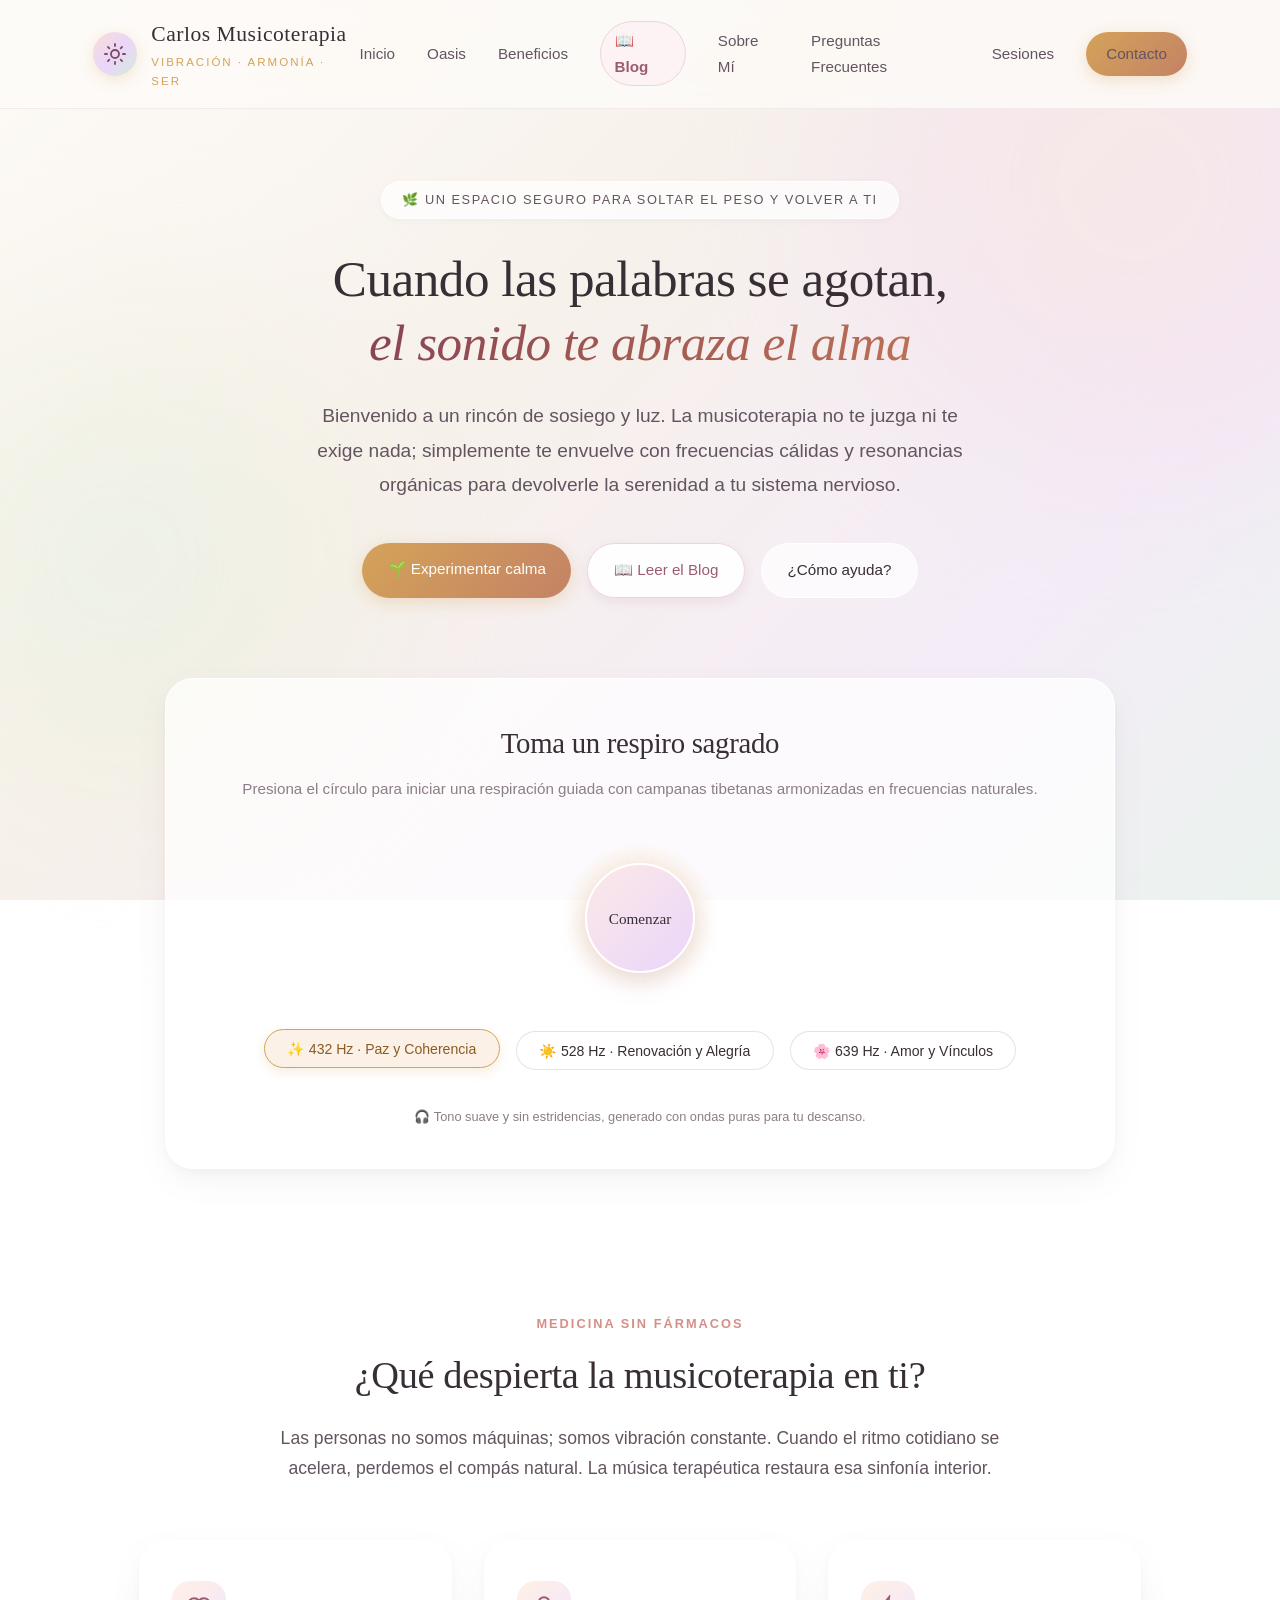
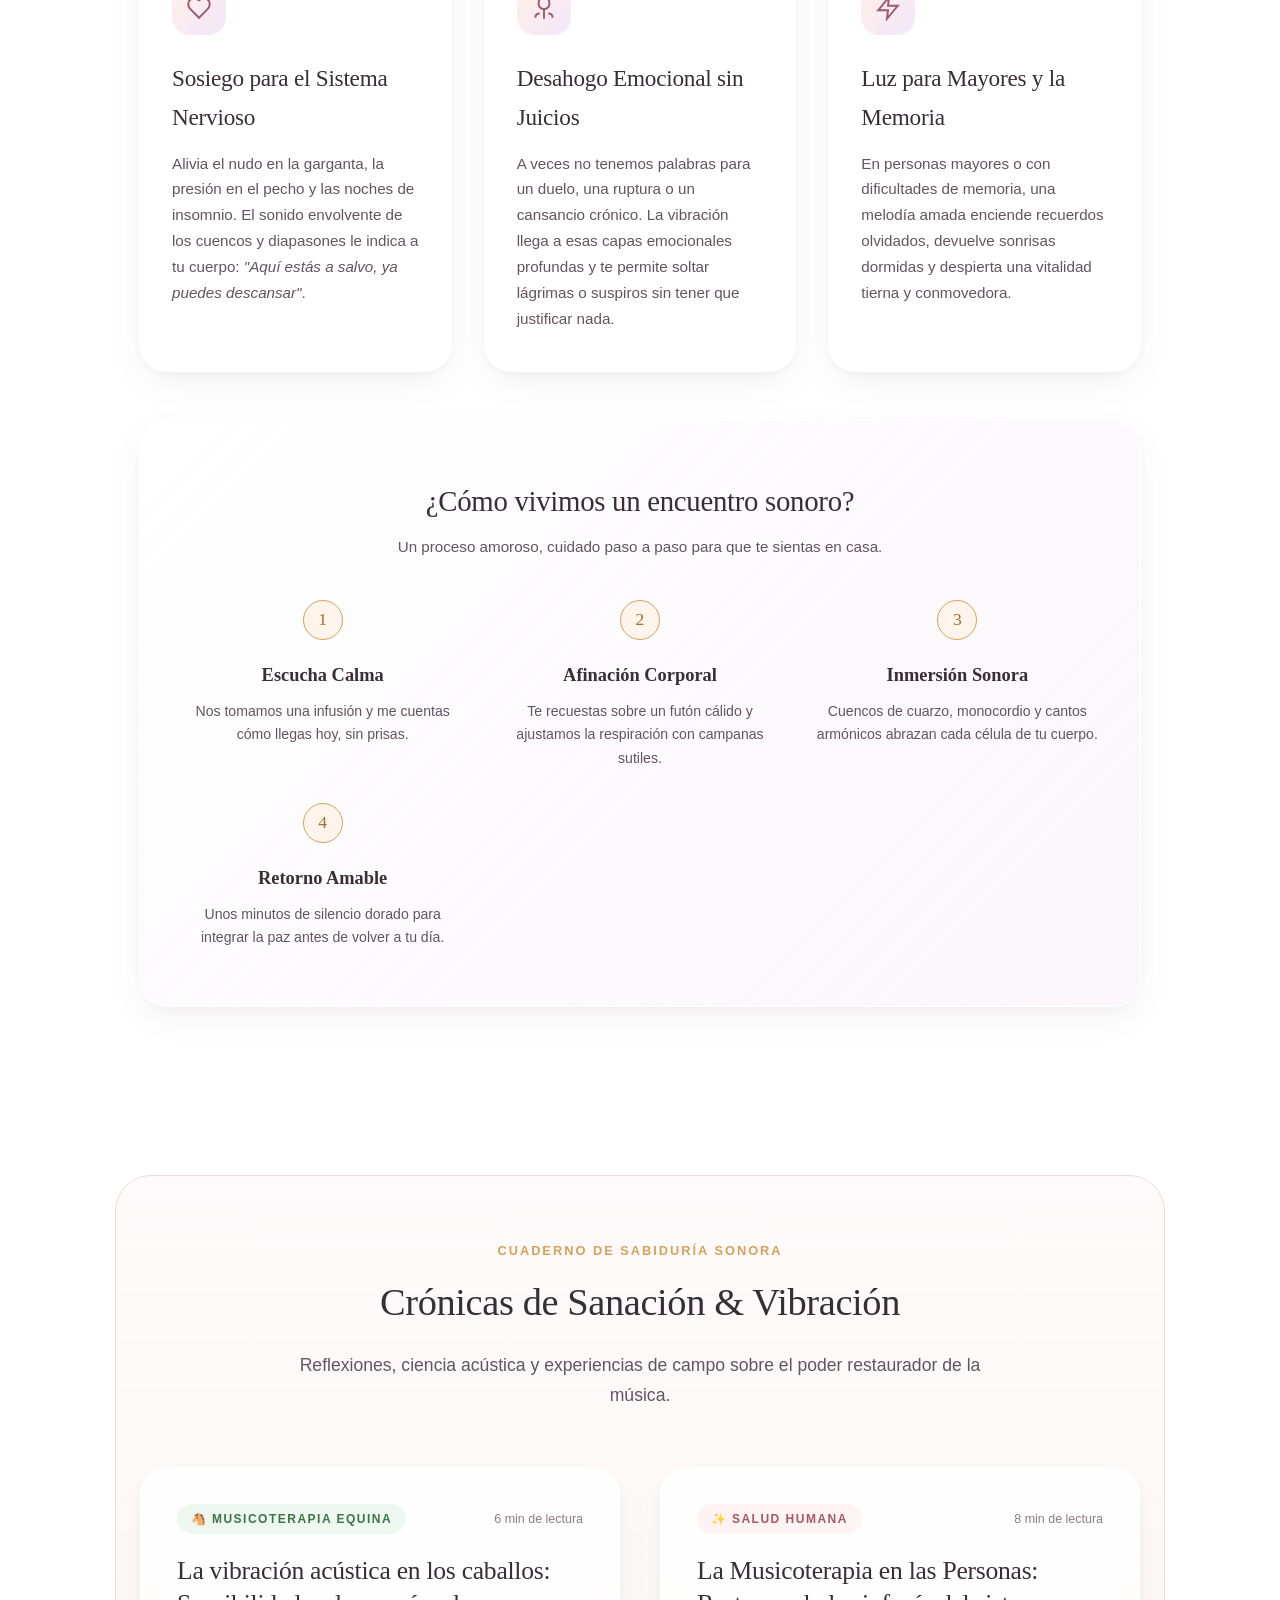
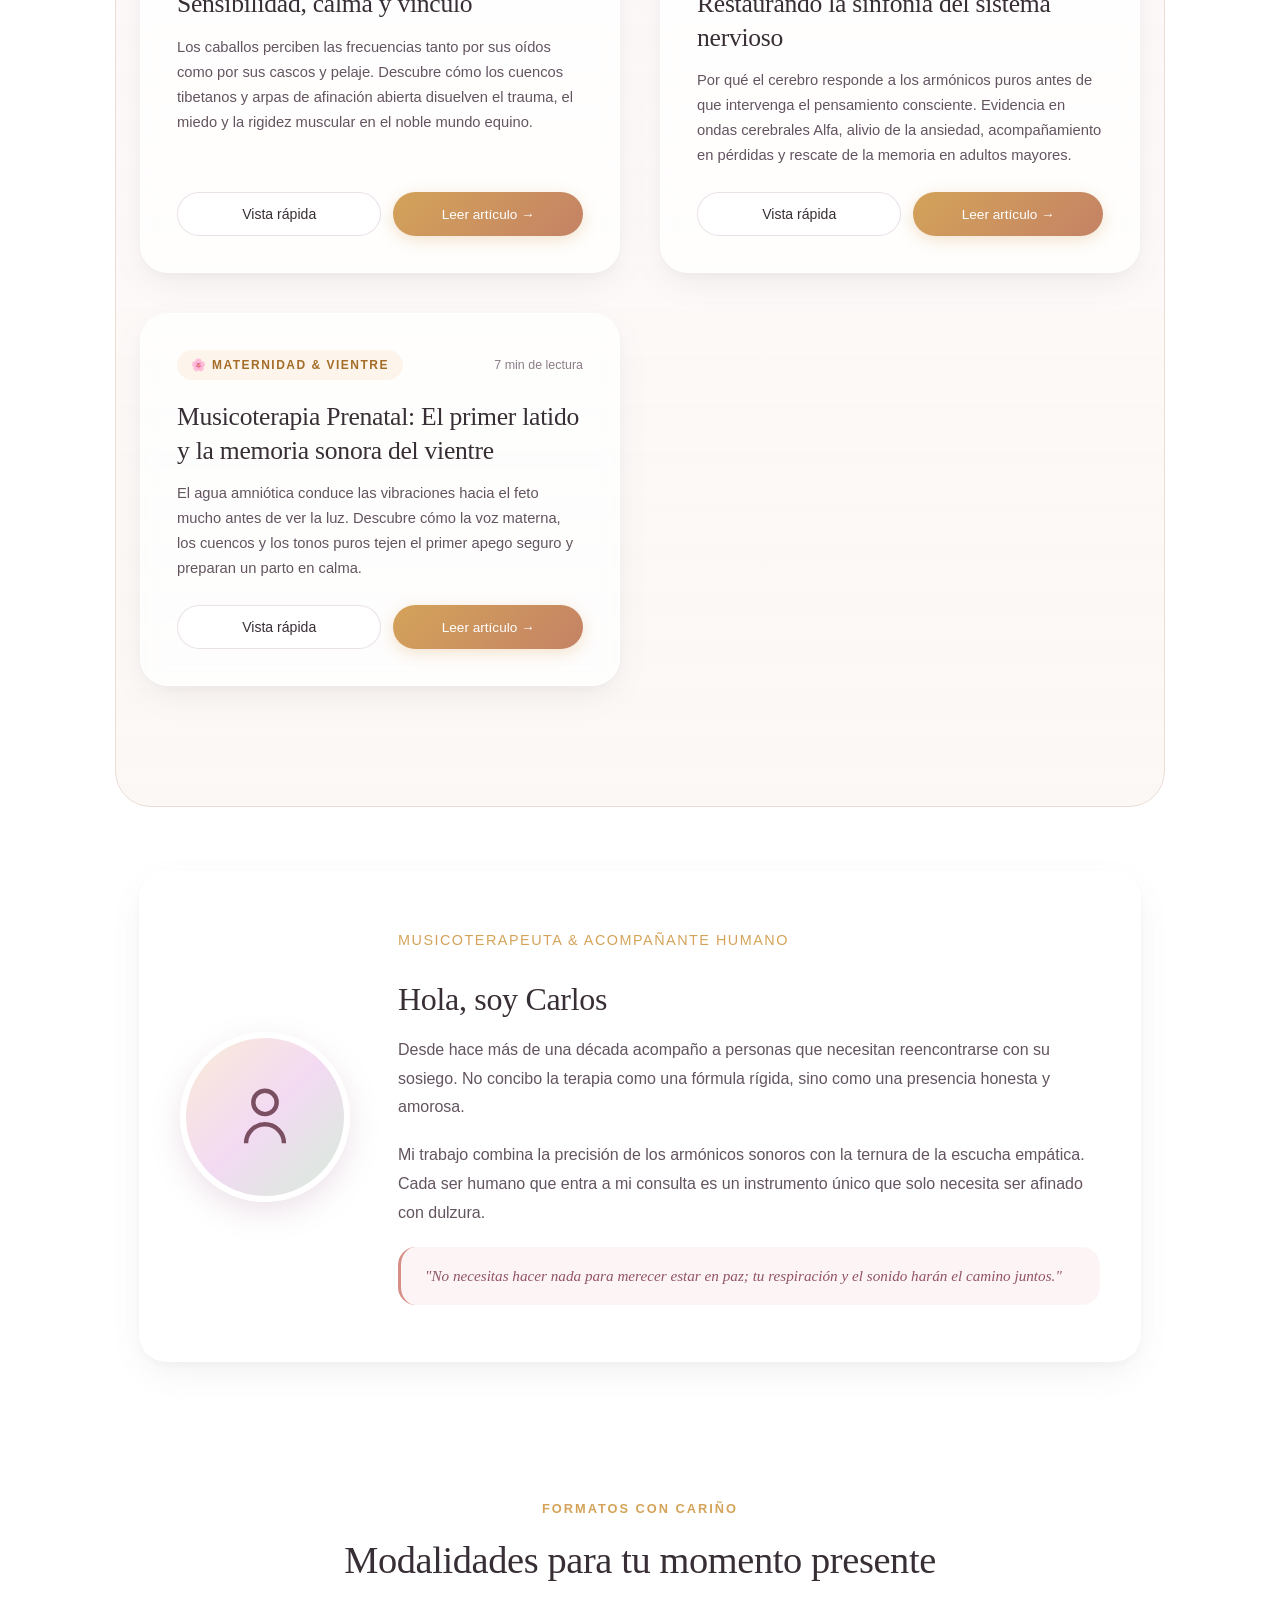
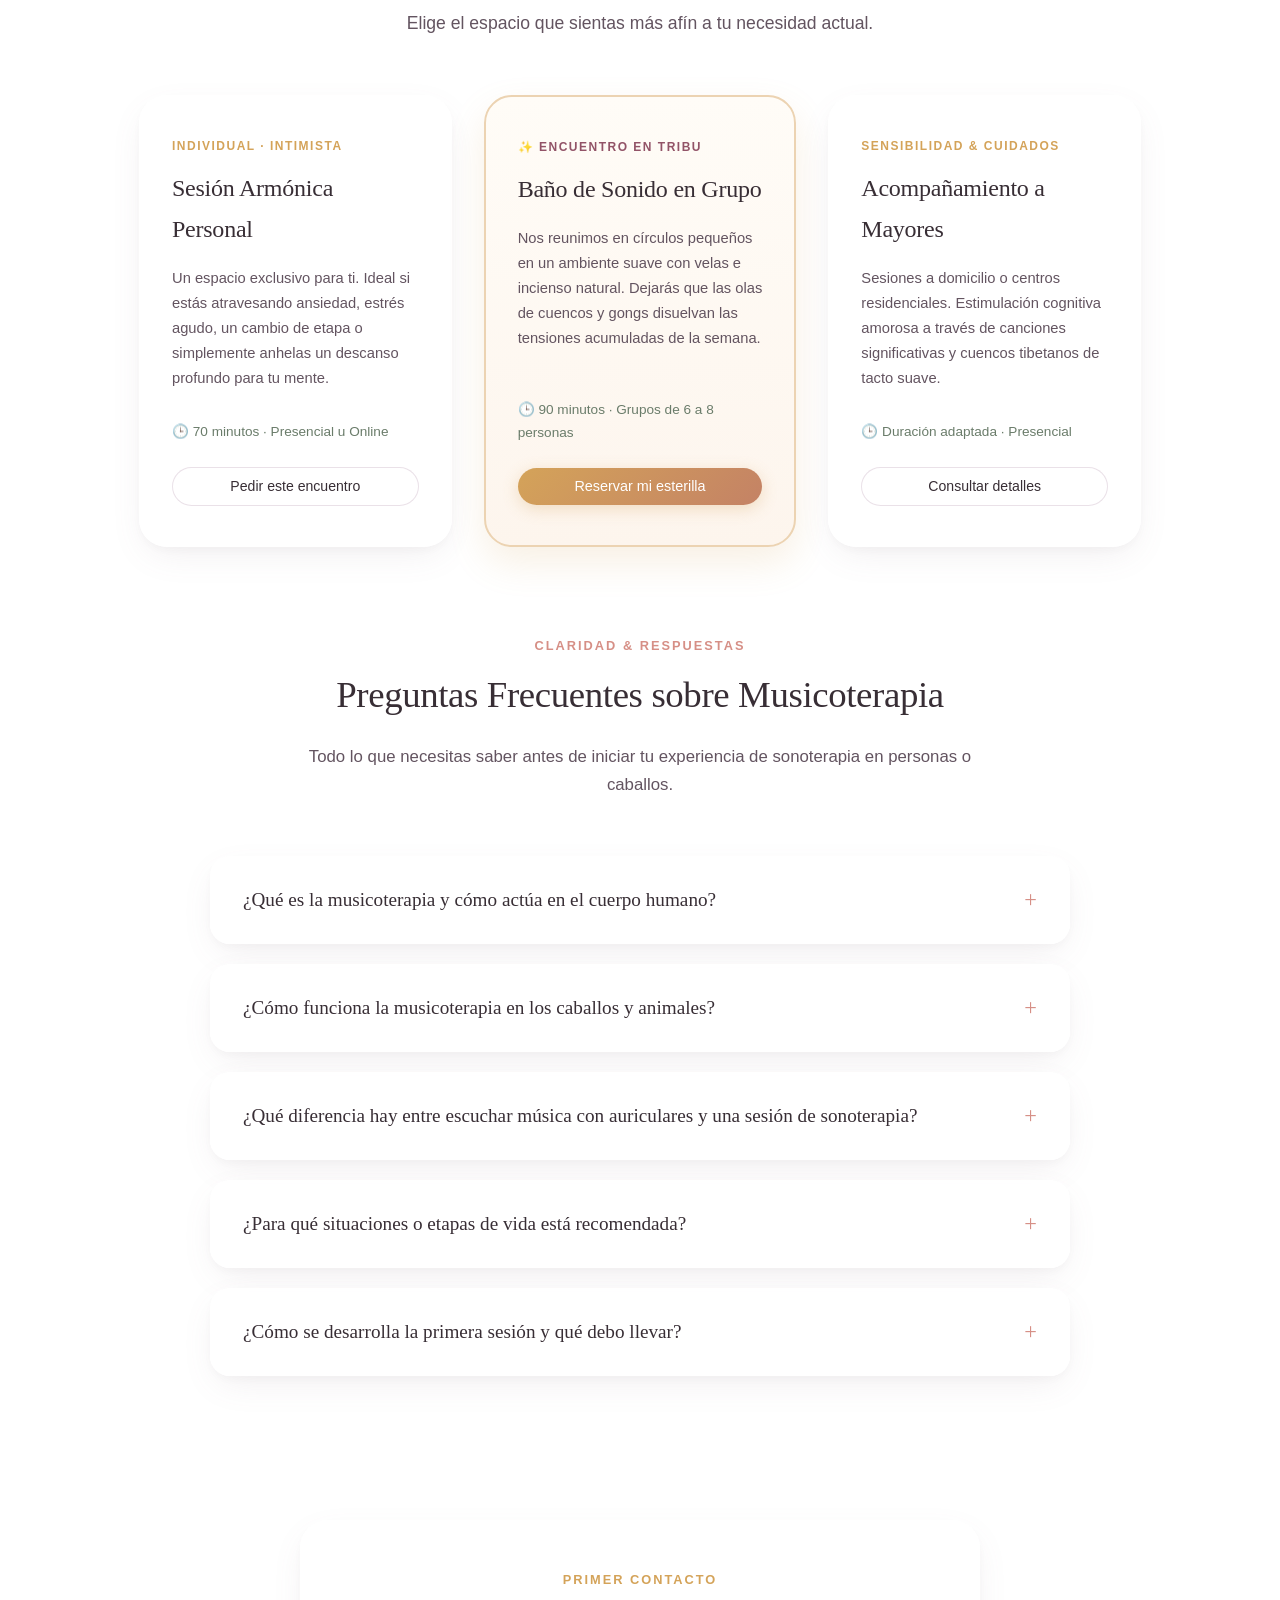
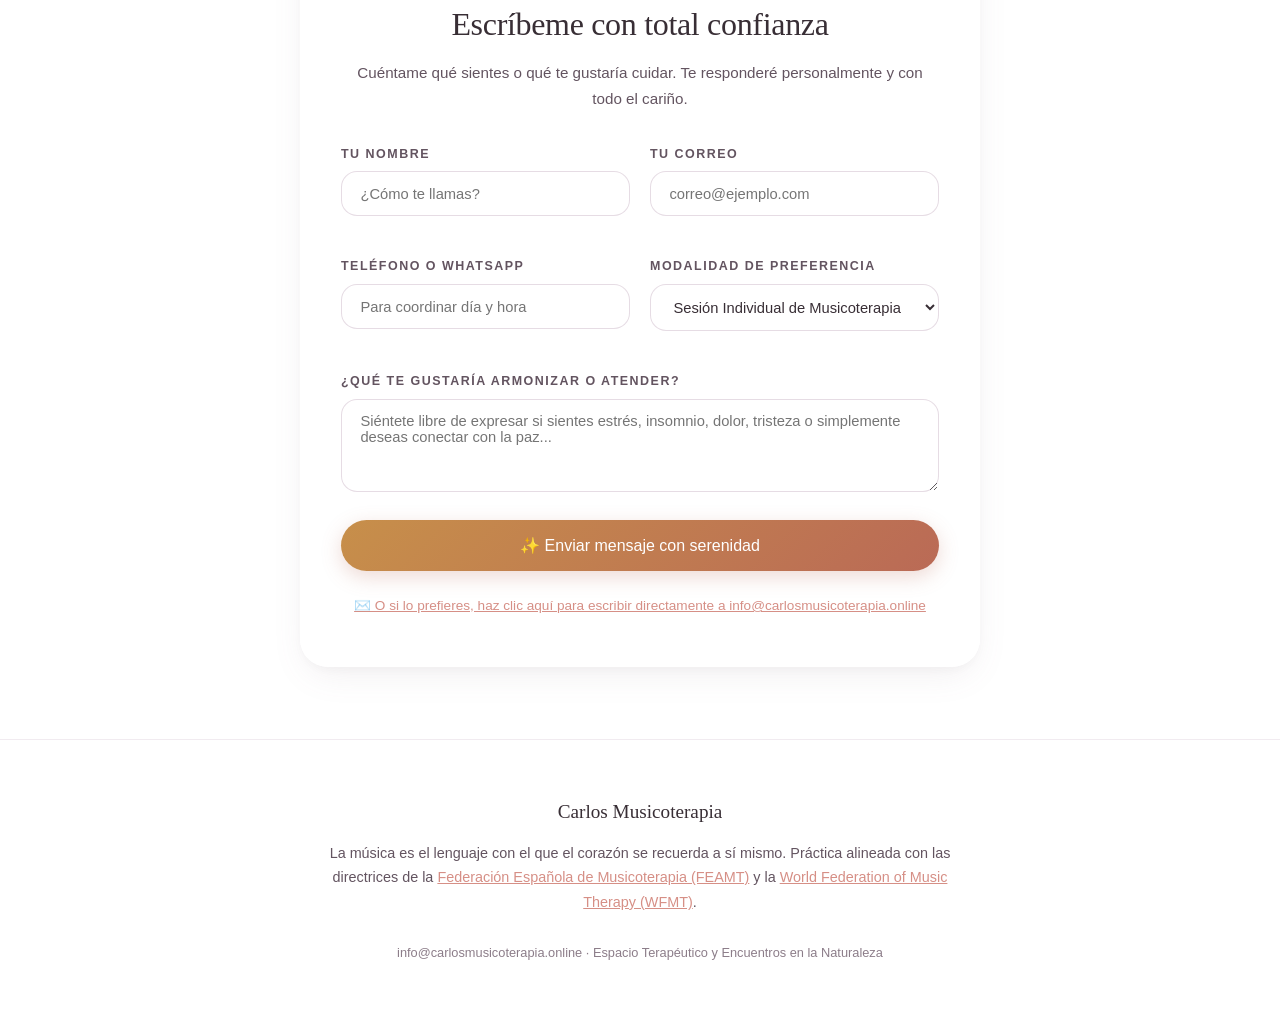
==== commit 59aa49e1: "feat(blog): anadir entrada y pagina dedicada de Musicoterapia Prenatal: El primer latido y la memori" ====
--- a/index.html
+++ b/index.html
@@ -1060,6 +1060,21 @@
 
 
   </script>
+  <!-- Matomo -->
+  <script>
+    var _paq = window._paq = window._paq || [];
+    /* tracker methods like "setCustomDimension" should be called before "trackPageView" */
+    _paq.push(['trackPageView']);
+    _paq.push(['enableLinkTracking']);
+    (function() {
+      var u="//matomo.vpsburti.com/";
+      _paq.push(['setTrackerUrl', u+'matomo.php']);
+      _paq.push(['setSiteId', '7']);
+      var d=document, g=d.createElement('script'), s=d.getElementsByTagName('script')[0];
+      g.async=true; g.src=u+'matomo.js'; s.parentNode.insertBefore(g,s);
+    })();
+  </script>
+  <!-- End Matomo Code -->
 </head>
 <body>
   <div class="ambient-glow glow-1"></div>
@@ -1333,6 +1348,35 @@
           </div>
         </article>
 
+        <!-- ENTRADA 3: PRENATAL -->
+        <article class="h-card" style="display: flex; flex-direction: column; justify-content: space-between; padding: 2.25rem;">
+          <div>
+            <div style="display: flex; justify-content: space-between; align-items: center; margin-bottom: 1.25rem;">
+              <span style="background: #fdf5eb; color: #a46d29; font-size: 0.75rem; text-transform: uppercase; font-weight: 600; letter-spacing: 1.5px; padding: 0.3rem 0.85rem; border-radius: var(--radius-pill);">
+                🌸 Maternidad & Vientre
+              </span>
+              <span style="font-size: 0.78rem; color: var(--c-text-muted);">7 min de lectura</span>
+            </div>
+            
+            <h4 style="font-size: 1.6rem; color: var(--c-text-main); margin-bottom: 0.9rem; line-height: 1.3;">
+              Musicoterapia Prenatal: El primer latido y la memoria sonora del vientre
+            </h4>
+            <p style="font-size: 0.92rem; color: var(--c-text-soft); line-height: 1.7; margin-bottom: 1.5rem; font-weight: 300;">
+              El agua amniótica conduce las vibraciones hacia el feto mucho antes de ver la luz. Descubre cómo la voz materna, los cuencos y los tonos puros tejen el primer apego seguro y preparan un parto en calma.
+            </p>
+          </div>
+          <div>
+            <div style="display: flex; gap: 0.75rem; flex-wrap: wrap;">
+              <button onclick="abrirArticuloBlog('prenatal')" class="btn-sound-pill" style="flex: 1; justify-content: center; font-weight: 500;">
+                Vista rápida
+              </button>
+              <a href="https://www.carlosmusicoterapia.online/musicoterapia-prenatal.html" class="btn-glow" style="flex: 1; text-align: center; justify-content: center; font-size: 0.85rem; padding: 0.65rem 1rem;">
+                Leer artículo →
+              </a>
+            </div>
+          </div>
+        </article>
+
       </div>
     </section>
 
@@ -1357,7 +1401,7 @@
           <span style="font-size: 0.78rem; text-transform: uppercase; letter-spacing: 1.5px; color: var(--c-text-main); font-weight: 600; margin-right: 0.3rem;">
             Compartir artículo:
           </span>
-          <a id="modalShareFb" href="#" target="_blank" rel="noopener noreferrer" class="share-btn share-fb" aria-label="Compartir en Facebook" title="Compartir en Facebook">
+          <a id="modalShareFb" href="#" target="_blank" rel="nofollow noopener noreferrer" class="share-btn share-fb" aria-label="Compartir en Facebook" title="Compartir en Facebook"><span style="position:absolute;width:1px;height:1px;padding:0;margin:-1px;overflow:hidden;clip:rect(0,0,0,0);white-space:nowrap;border:0;">Compartir en Facebook</span>
             <svg width="17" height="17" viewBox="0 0 24 24" fill="currentColor">
               <path d="M24 12.073c0-6.627-5.373-12-12-12s-12 5.373-12 12c0 5.99 4.388 10.954 10.125 11.854v-8.385H7.078v-3.47h3.047V9.43c0-3.007 1.792-4.669 4.533-4.669 1.312 0 2.686.235 2.686.235v2.953H15.83c-1.491 0-1.956.925-1.956 1.874v2.25h3.328l-.532 3.47h-2.796v8.385C19.612 23.027 24 18.062 24 12.073z"/>
             </svg>
@@ -1367,12 +1411,12 @@
               <path d="M12 2.163c3.204 0 3.584.012 4.85.07 3.252.148 4.771 1.691 4.919 4.919.058 1.265.069 1.645.069 4.849 0 3.205-.012 3.584-.069 4.849-.149 3.225-1.664 4.771-4.919 4.919-1.266.058-1.644.07-4.85.07-3.204 0-3.584-.012-4.849-.07-3.26-.149-4.771-1.699-4.919-4.92-.058-1.265-.07-1.644-.07-4.849 0-3.204.013-3.583.07-4.849.149-3.227 1.664-4.771 4.919-4.919 1.266-.057 1.645-.069 4.849-.069zm0-2.163c-3.259 0-3.667.014-4.947.072-4.358.2-6.78 2.618-6.98 6.98-.059 1.281-.073 1.689-.073 4.948 0 3.259.014 3.668.072 4.948.2 4.358 2.618 6.78 6.98 6.98 1.281.058 1.689.072 4.948.072 3.259 0 3.668-.014 4.948-.072 4.354-.2 6.782-2.618 6.979-6.98.059-1.28.073-1.689.073-4.948 0-3.259-.014-3.667-.072-4.947-.196-4.354-2.617-6.78-6.979-6.98-1.281-.059-1.69-.073-4.949-.073zm0 5.838c-3.403 0-6.162 2.759-6.162 6.162s2.759 6.163 6.162 6.163 6.162-2.759 6.162-6.163c0-3.403-2.759-6.162-6.162-6.162zm0 10.162c-2.209 0-4-1.79-4-4 0-2.209 1.791-4 4-4s4 1.791 4 4c0 2.21-1.791 4-4 4zm6.406-11.845c-.796 0-1.441.645-1.441 1.44s.645 1.44 1.441 1.44c.795 0 1.439-.645 1.439-1.44s-.644-1.44-1.439-1.44z"/>
             </svg>
           </button>
-          <a id="modalShareWa" href="#" target="_blank" rel="noopener noreferrer" class="share-btn share-wa" aria-label="Compartir en WhatsApp" title="Compartir en WhatsApp">
+          <a id="modalShareWa" href="#" target="_blank" rel="nofollow noopener noreferrer" class="share-btn share-wa" aria-label="Compartir en WhatsApp" title="Compartir en WhatsApp"><span style="position:absolute;width:1px;height:1px;padding:0;margin:-1px;overflow:hidden;clip:rect(0,0,0,0);white-space:nowrap;border:0;">Compartir en WhatsApp</span>
             <svg width="17" height="17" viewBox="0 0 24 24" fill="currentColor">
               <path d="M.057 24l1.687-6.163c-1.041-1.804-1.588-3.849-1.587-5.946.003-6.556 5.338-11.891 11.893-11.891 3.181.001 6.167 1.24 8.413 3.488 2.245 2.248 3.481 5.236 3.48 8.414-.003 6.557-5.338 11.892-11.893 11.892-1.99-.001-3.951-.5-5.688-1.448l-6.305 1.654zm6.597-3.807c1.676.995 3.276 1.591 5.392 1.592 5.448 0 9.886-4.434 9.889-9.885.002-5.462-4.415-9.89-9.881-9.892-5.452 0-9.887 4.434-9.889 9.884-.001 2.225.651 3.891 1.746 5.634l-.999 3.648 3.742-.981zm11.387-5.464c-.074-.124-.272-.198-.57-.347-.297-.149-1.758-.868-2.031-.967-.272-.099-.47-.149-.669.149-.198.297-.768.967-.941 1.165-.173.198-.347.223-.644.074-.297-.149-1.255-.462-2.39-1.475-.883-.788-1.48-1.761-1.653-2.059-.173-.297-.018-.458.13-.606.134-.133.297-.347.446-.521.151-.172.2-.296.3-.495.099-.198.05-.372-.025-.521-.075-.148-.669-1.611-.916-2.206-.242-.579-.487-.501-.669-.51l-.57-.01c-.198 0-.52.074-.792.372s-1.04 1.016-1.04 2.479 1.065 2.876 1.213 3.074c.149.198 2.095 3.2 5.076 4.487.709.306 1.263.489 1.694.626.712.226 1.36.194 1.872.118.571-.085 1.758-.719 2.006-1.413.248-.695.248-1.29.173-1.414z"/>
             </svg>
           </a>
-          <a id="modalShareX" href="#" target="_blank" rel="noopener noreferrer" class="share-btn share-x" aria-label="Compartir en X (Twitter)" title="Compartir en X">
+          <a id="modalShareX" href="#" target="_blank" rel="nofollow noopener noreferrer" class="share-btn share-x" aria-label="Compartir en X (Twitter)" title="Compartir en X"><span style="position:absolute;width:1px;height:1px;padding:0;margin:-1px;overflow:hidden;clip:rect(0,0,0,0);white-space:nowrap;border:0;">Compartir en X Twitter</span>
             <svg width="15" height="15" viewBox="0 0 24 24" fill="currentColor">
               <path d="M18.244 2.25h3.308l-7.227 8.26 8.502 11.24H16.17l-5.214-6.817L4.99 21.75H1.68l7.73-8.835L1.254 2.25H8.08l4.713 6.231zm-1.161 17.52h1.833L7.084 4.126H5.117z"/>
             </svg>
@@ -1856,6 +1900,24 @@
   
     // ARTÍCULOS DETALLADOS DEL BLOG
     const articulosBlog = {
+      prenatal: {
+        tag: "🌸 Maternidad Consciente · Vínculo Prenatal",
+        titulo: "Musicoterapia Prenatal: El primer latido y la memoria sonora del vientre",
+        contenido: `
+          <p>Hacia la semana 16 de gestación, el sistema auditivo del feto comienza a estructurarse, y para la semana 24 el oído ya es plenamente funcional. Mucho antes de abrir los ojos a la luz del exterior, el bebé ya habita un universo puramente acústico: el latido de la placenta, la respiración materna y las frecuencias que atraviesan la pared abdominal.</p>
+          <div class="quote-box" style="margin: 1.5rem 0;">
+            "El primer hogar del ser humano no está hecho de ladrillos ni palabras, sino de ritmo: el compás incesante del corazón de la madre y la resonancia líquida de su voz."
+          </div>
+          <h4 style="font-size: 1.35rem; color: var(--c-text-main); margin: 1.5rem 0 0.5rem; font-family: Georgia, serif;">1. El agua amniótica como conductor acústico</h4>
+          <p>El sonido viaja casi cuatro veces más rápido a través del líquido que por el aire. El feto siente las ondas sonoras en toda la superficie de su cuerpo a través de la piel y los huesos. Cuando la madre se expone a tonos puros de cuencos de cuarzo o campanas armónicas en 432 Hz, las microvibraciones relajan el diafragma materno y proporcionan un masaje intrauterino reconfortante.</p>
+          
+          <h4 style="font-size: 1.35rem; color: var(--c-text-main); margin: 1.5rem 0 0.5rem; font-family: Georgia, serif;">2. La voz materna: el primer apego seguro</h4>
+          <p>Al cantar o tararear melodías suaves, las cuerdas vocales transmiten vibraciones directas a través de la columna vertebral y la pelvis hacia el útero. Este baño sonoro estimula la mielinización de las vías neuronales del feto y le enseña que el mundo exterior es un espacio seguro.</p>
+
+          <h4 style="font-size: 1.35rem; color: var(--c-text-main); margin: 1.5rem 0 0.5rem; font-family: Georgia, serif;">3. Alivio del cortisol y preparación para el parto</h4>
+          <p>La musicoterapia prenatal reduce los niveles de estrés materno que de otro modo atravesarían la placenta. Además, las técnicas de vocalización aprendidas en sesión actúan como una herramienta analgésica natural durante las contracciones de parto.</p>
+        `
+      },
       caballos: {
         tag: "🐴 Terapias Integrativas · Bienestar Animal",
         titulo: "La vibración acústica en los caballos: Sensibilidad, calma y vínculo",
@@ -1902,9 +1964,9 @@
       document.getElementById('blogContenido').innerHTML = art.contenido;
 
       // Actualizar enlaces dinamicos de compartir
-      const targetUrl = slug === 'caballos' 
-        ? 'https://www.carlosmusicoterapia.online/musicoterapia-caballos.html' 
-        : 'https://www.carlosmusicoterapia.online/musicoterapia-personas.html';
+      let targetUrl = 'https://www.carlosmusicoterapia.online/musicoterapia-personas.html';
+      if (slug === 'caballos') targetUrl = 'https://www.carlosmusicoterapia.online/musicoterapia-caballos.html';
+      if (slug === 'prenatal') targetUrl = 'https://www.carlosmusicoterapia.online/musicoterapia-prenatal.html';
       const targetTitle = encodeURIComponent(art.titulo);
       const encodedUrl = encodeURIComponent(targetUrl);
 
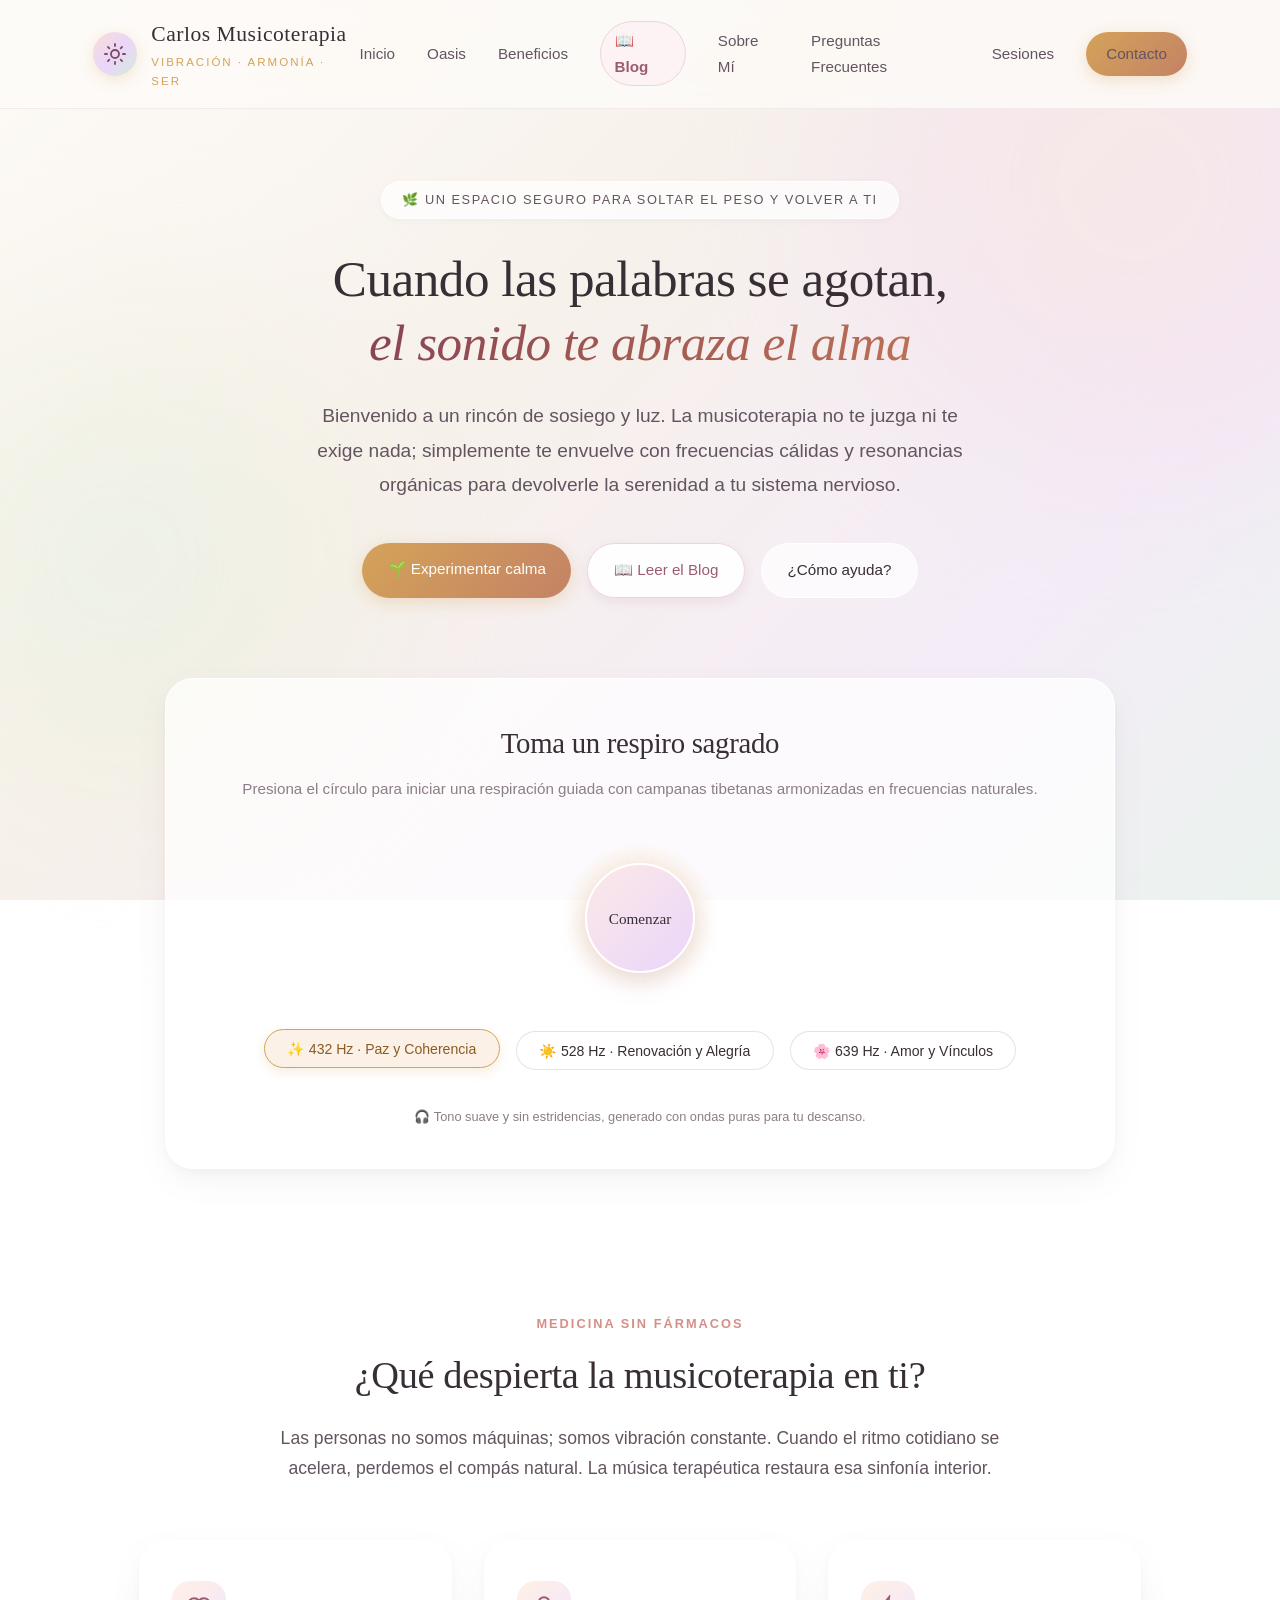
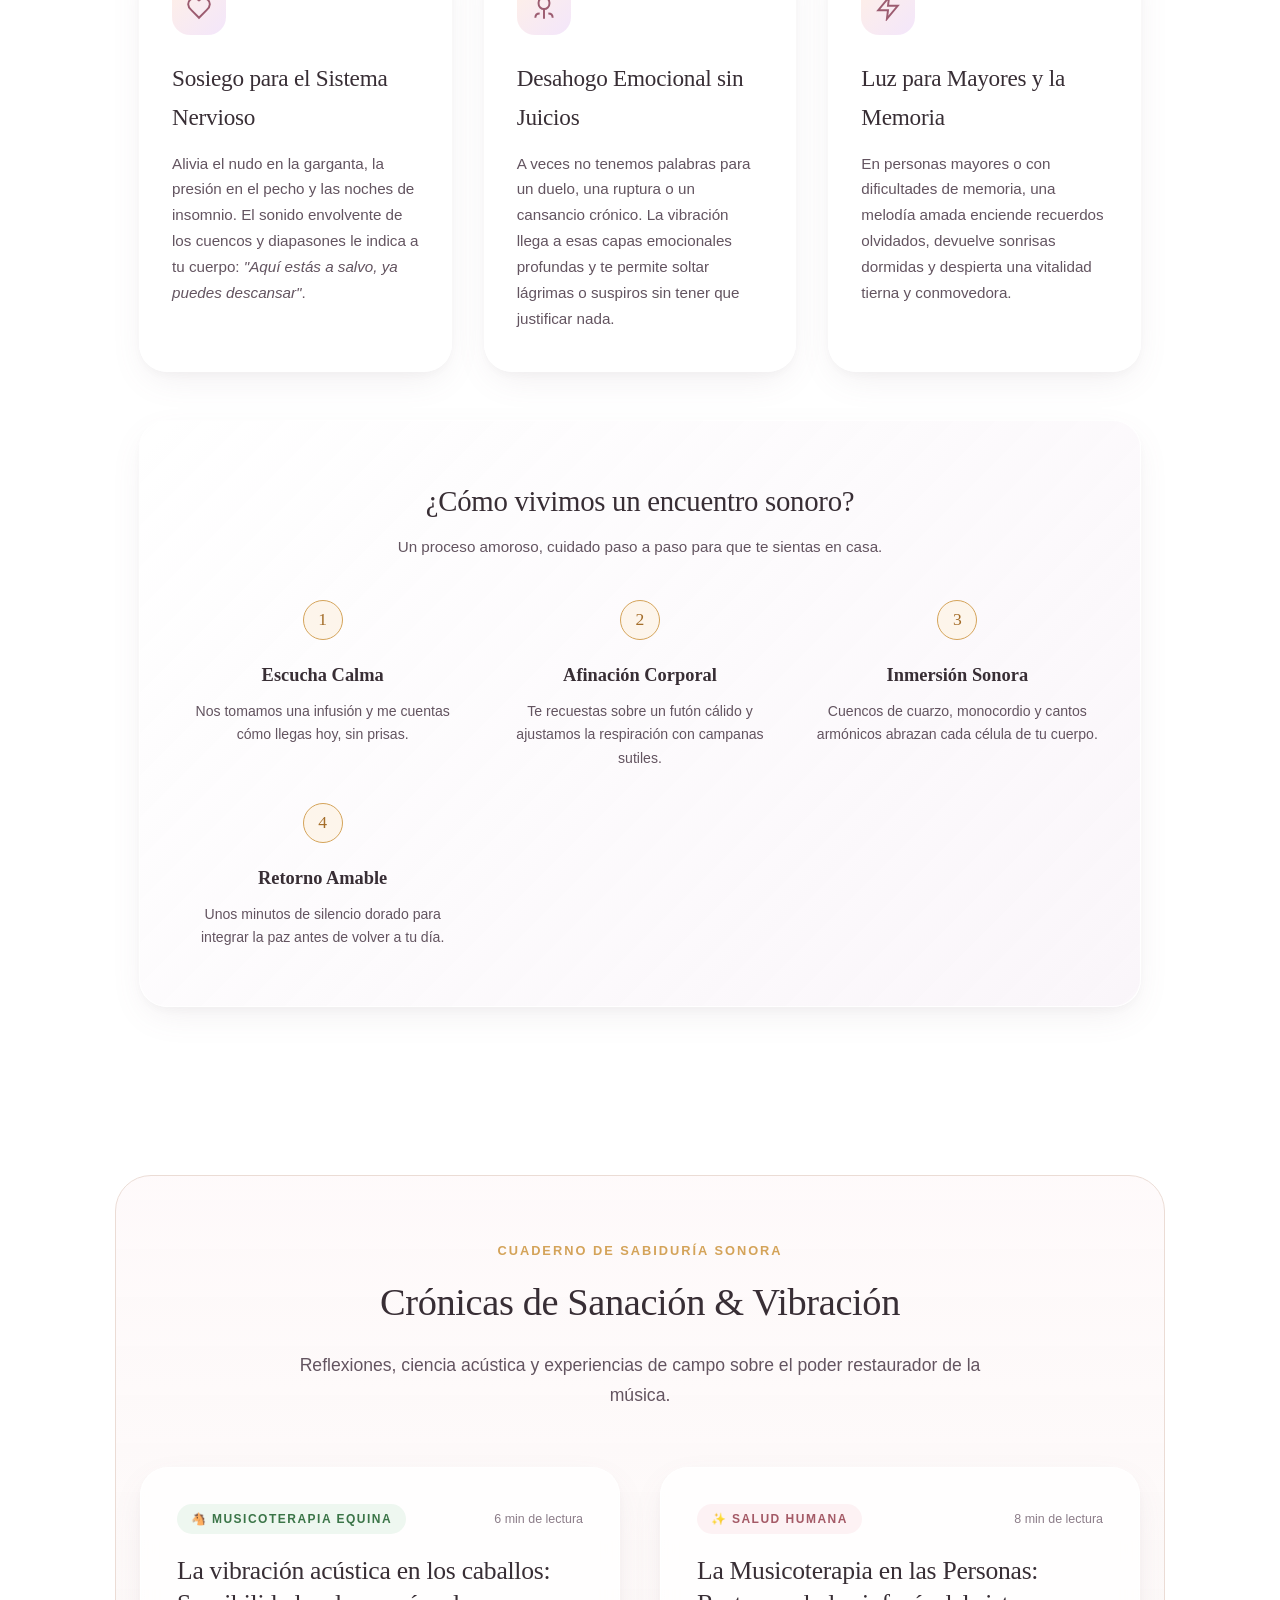
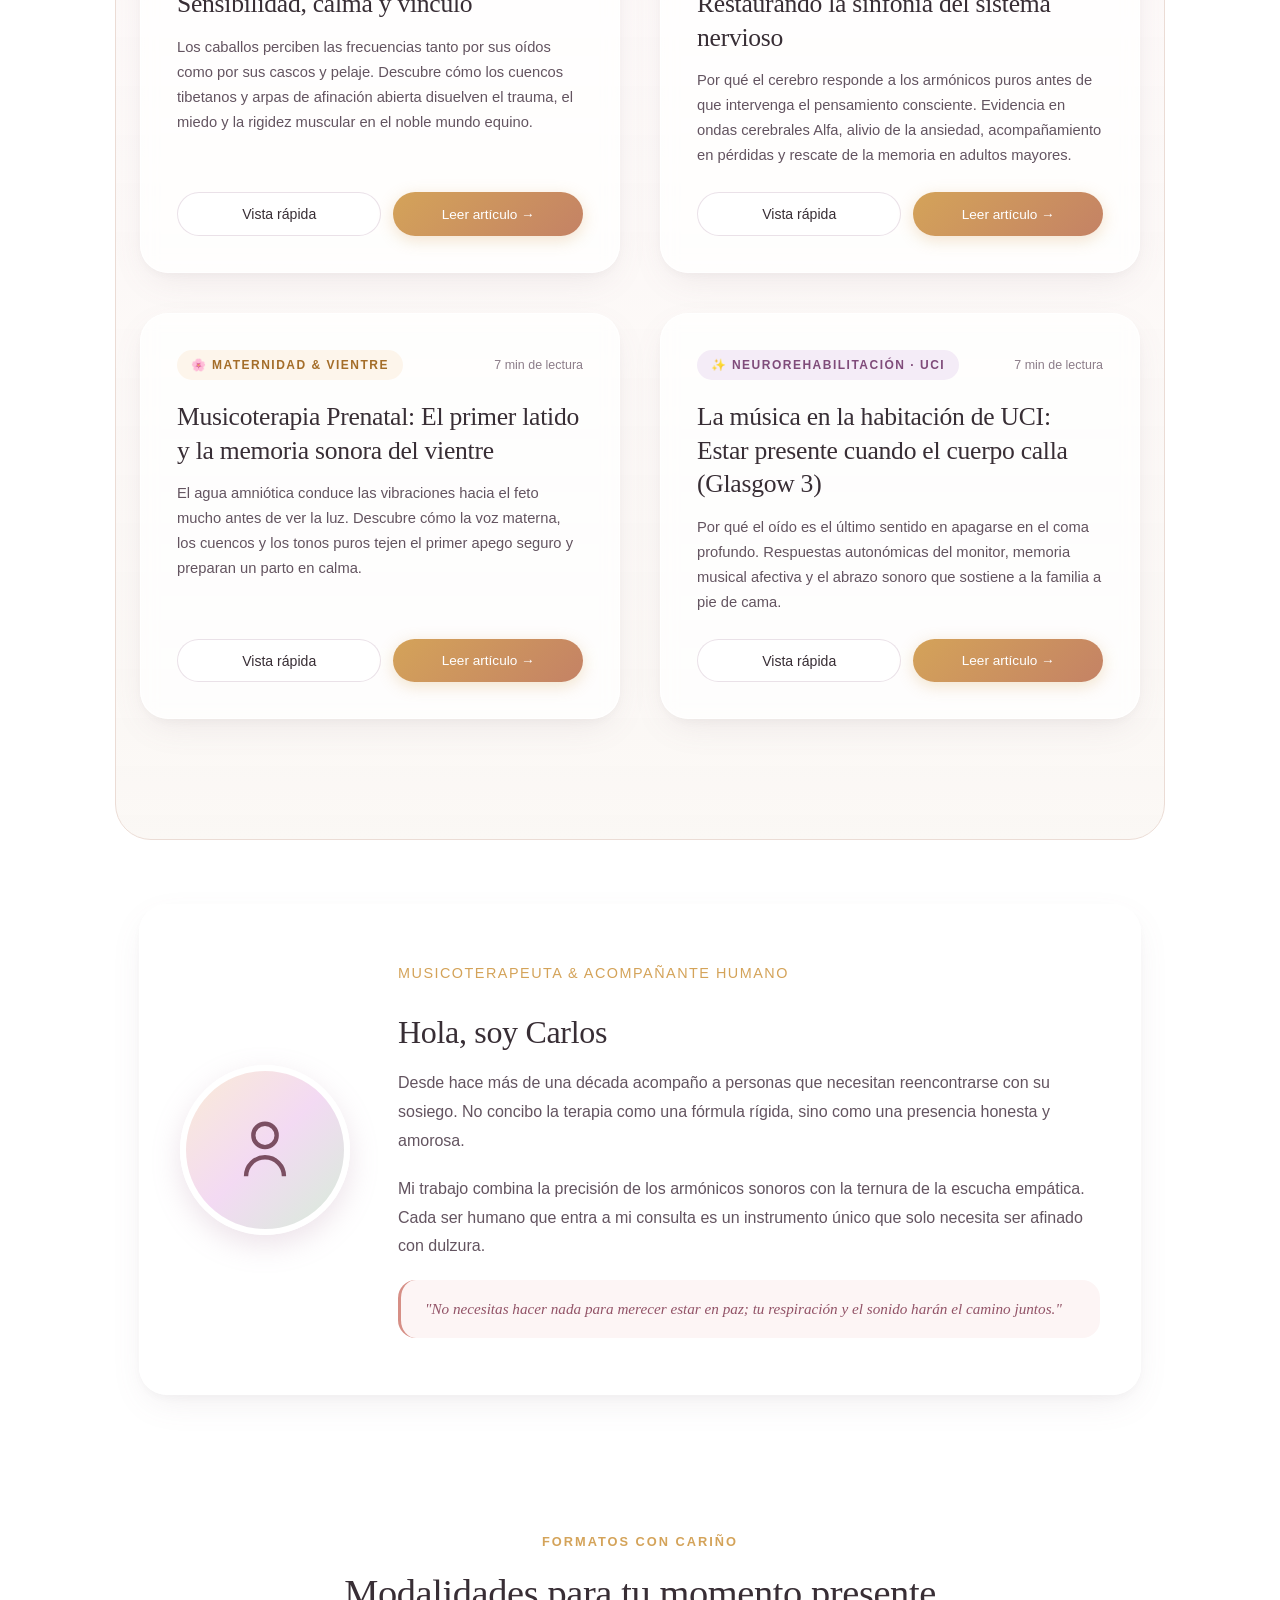
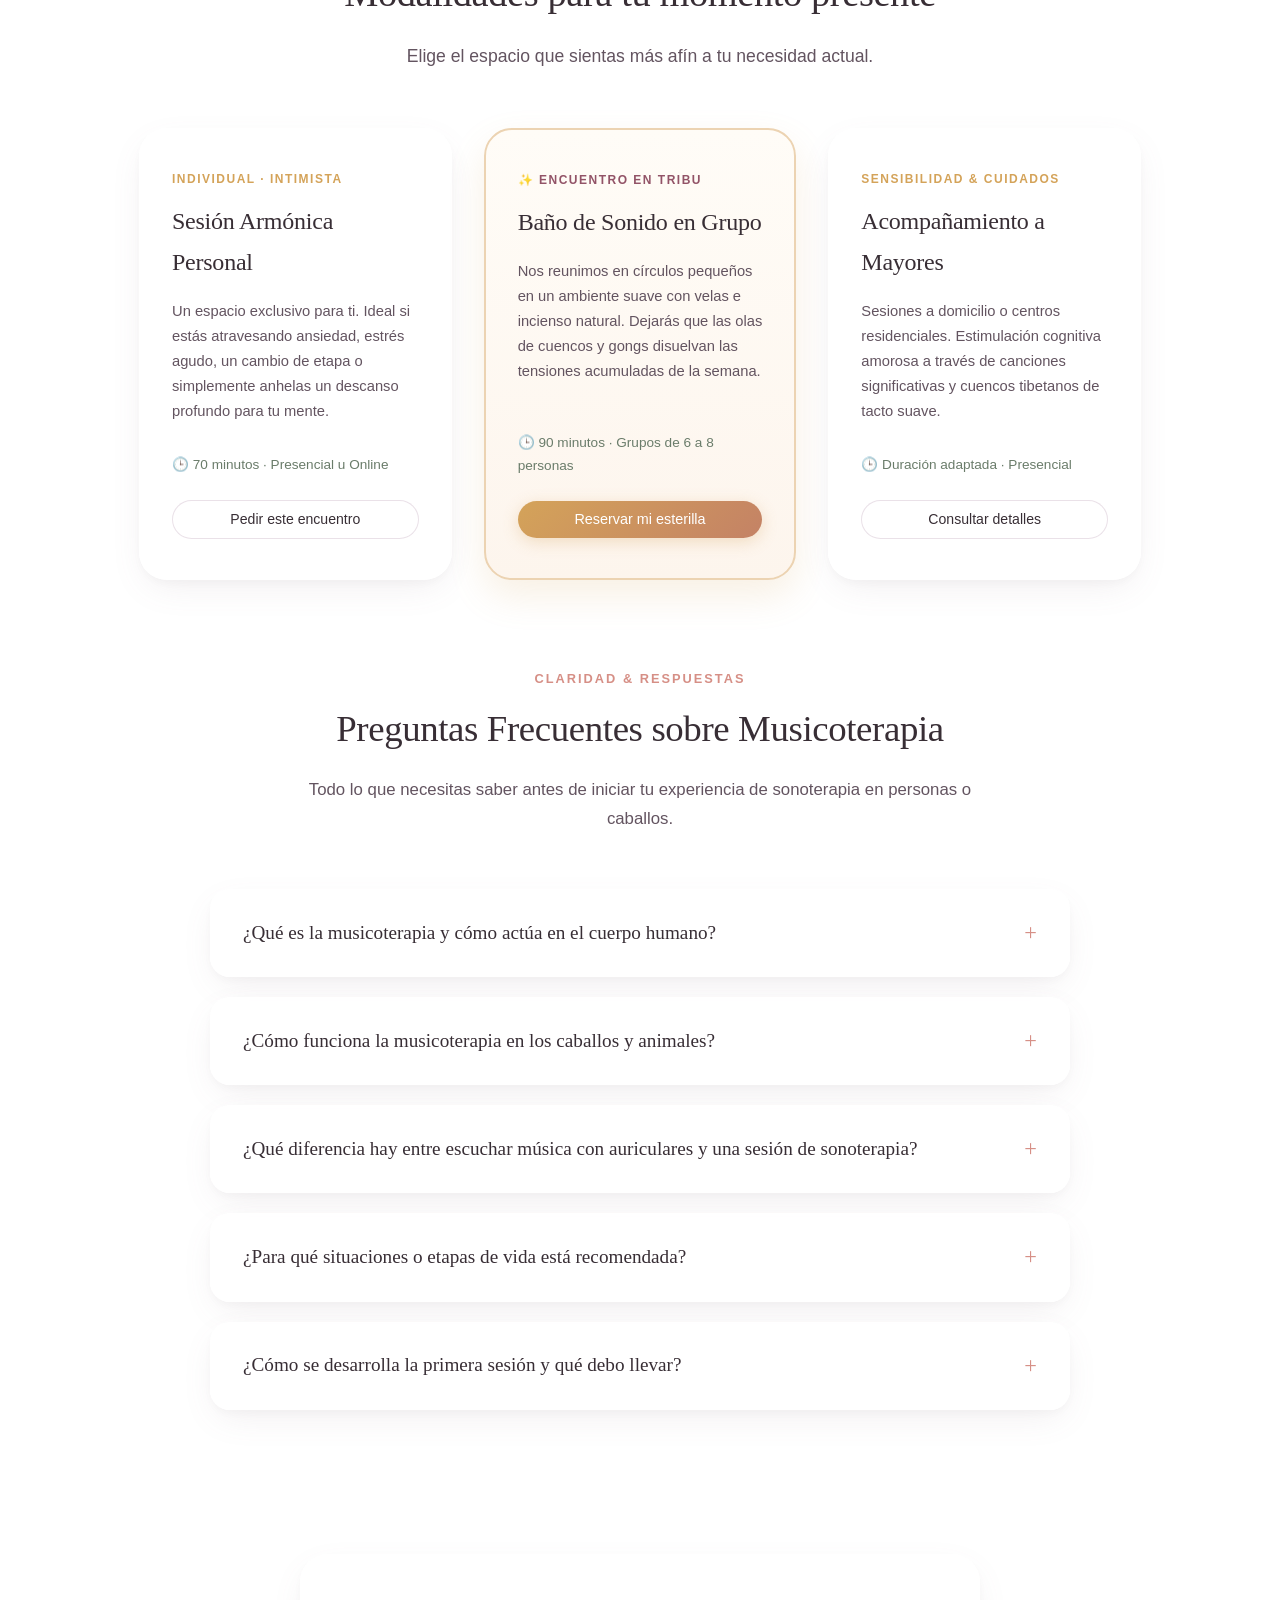
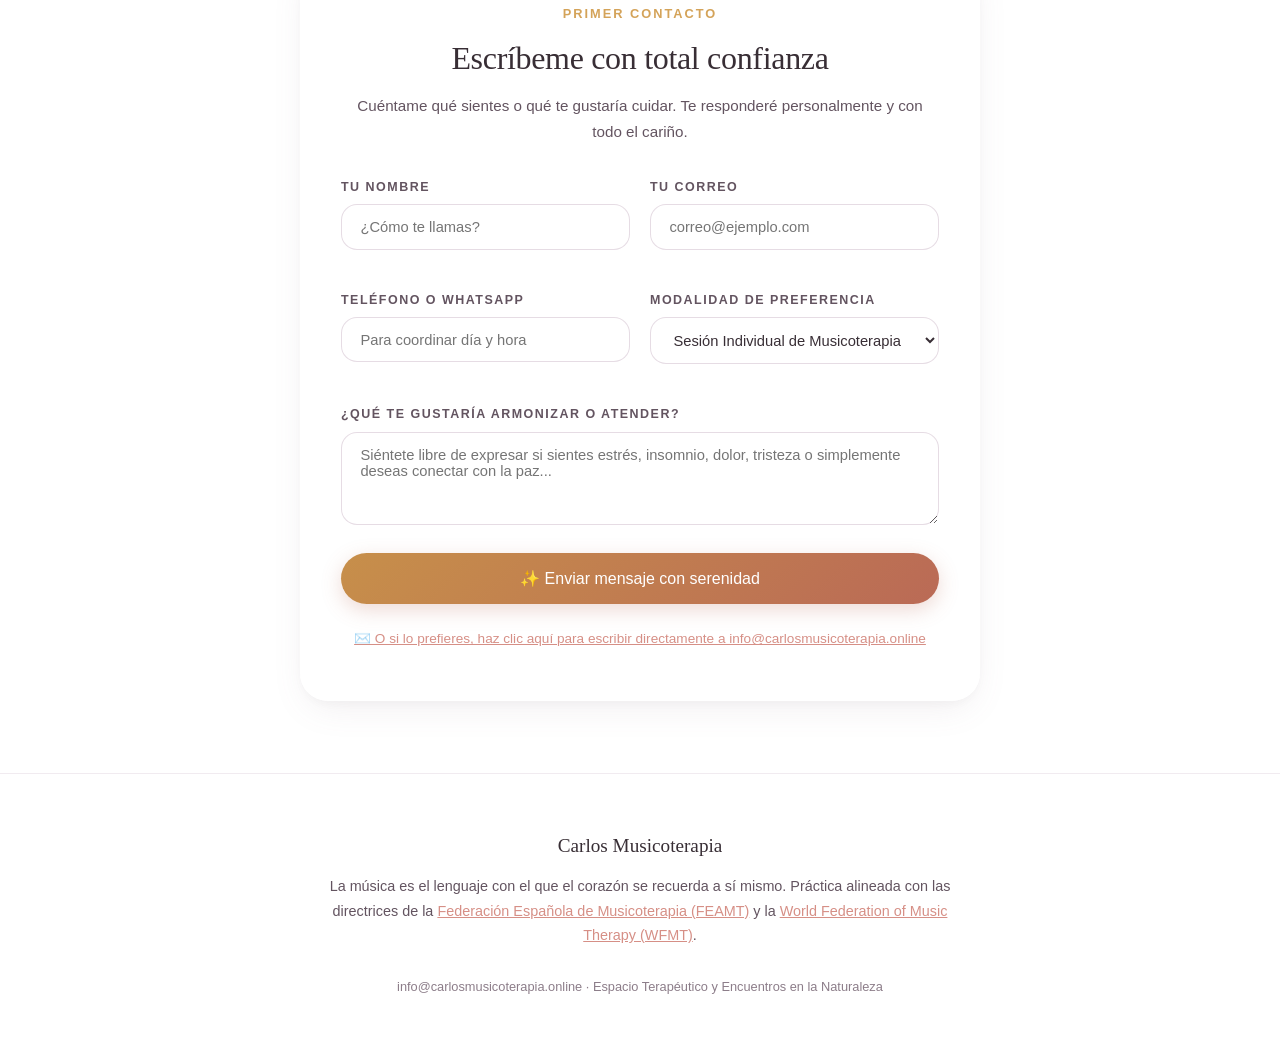
==== commit d3e92a73: "Publicar nuevo artículo: Musicoterapia en Pacientes en Coma (Glasgow 3) con imagen y enlaces" ====
--- a/index.html
+++ b/index.html
@@ -199,6 +199,21 @@
         },
         "description": "Evidencia de la sonoterapia en ondas Alfa y Theta, acompañamiento en duelo sin palabras y estimulación cognitiva en adultos mayores.",
         "inLanguage": "es-ES"
+      },
+      {
+        "@type": "BlogPosting",
+        "@id": "https://www.carlosmusicoterapia.online/#blog-coma",
+        "headline": "La música en la habitación de UCI: Estar presente cuando el cuerpo calla (Glasgow 3)",
+        "url": "https://www.carlosmusicoterapia.online/musicoterapia-coma.html",
+        "author": {
+          "@id": "https://www.carlosmusicoterapia.online/#therapist"
+        },
+        "publisher": {
+          "@id": "https://www.carlosmusicoterapia.online/#business"
+        },
+        "image": "https://www.carlosmusicoterapia.online/images/musicoterapia-coma.jpg",
+        "description": "Cómo la vibración sonora y la presencia terapéutica acompañan al paciente en coma profundo (Glasgow 3) y a su familia en UCI.",
+        "inLanguage": "es-ES"
       }
     ]
   }
@@ -207,847 +222,7 @@
 
   </script>
 
-<style>
-    :root {
-      --bg-gradient: linear-gradient(135deg, #fdfbf7 0%, #f7f1eb 40%, #f4ecf7 75%, #ebf3ee 100%);
-      --c-cream: #faf7f2;
-      --c-blush: #fbeee8;
-      --c-lavender: #ece4f6;
-      --c-sage: #e3ede3;
-      --c-gold: #d4a359;
-      --c-gold-soft: #f4e8d3;
-      --c-rose: #d68f86;
-      
-      --c-text-main: #382e35;
-      --c-text-soft: #635460;
-      --c-text-muted: #8c7d89;
-
-      --glass-bg: rgba(255, 255, 255, 0.72);
-      --glass-border: rgba(255, 255, 255, 0.9);
-      --glass-shadow: 0 12px 36px -8px rgba(133, 105, 126, 0.12), 0 4px 12px rgba(0,0,0,0.03);
-      --radius-pill: 999px;
-      --radius-card: 28px;
-    }
-
-    * {
-      margin: 0;
-      padding: 0;
-      box-sizing: border-box;
-    }
-
-    body {
-      background: var(--bg-gradient);
-      background-attachment: fixed;
-      color: var(--c-text-main);
-      font-family: -apple-system, BlinkMacSystemFont, "Segoe UI", Roboto, "Helvetica Neue", sans-serif;
-      line-height: 1.7;
-      overflow-x: hidden;
-      scroll-behavior: smooth;
-    }
-
-    h1, h2, h3, h4, .font-serif {
-      font-family: "Georgia", "Baskerville", "Palatino Linotype", serif;
-      font-weight: 300;
-      letter-spacing: -0.01em;
-    }
-
-    .ambient-glow {
-      position: fixed;
-      border-radius: 50%;
-      filter: blur(80px);
-      z-index: -1;
-      opacity: 0.5;
-      pointer-events: none;
-      animation: floatAura 18s ease-in-out infinite alternate;
-    }
-    .glow-1 {
-      top: -10%;
-      right: -10%;
-      width: 550px;
-      height: 550px;
-      background: radial-gradient(circle, #fce5d8, #edd9fc);
-    }
-    .glow-2 {
-      bottom: 10%;
-      left: -10%;
-      width: 500px;
-      height: 500px;
-      background: radial-gradient(circle, #dff0e2, #fbf0dc);
-      animation-duration: 24s;
-    }
-
-    @keyframes floatAura {
-      0% { transform: translate(0, 0) scale(1); }
-      100% { transform: translate(-40px, 40px) scale(1.1); }
-    }
-
-    header.navbar {
-      position: sticky;
-      top: 0;
-      z-index: 100;
-      background: rgba(253, 251, 247, 0.85);
-      backdrop-filter: blur(14px);
-      border-bottom: 1px solid rgba(220, 206, 217, 0.35);
-      transition: all 0.3s;
-    }
-
-    .nav-wrap {
-      max-width: 1150px;
-      margin: 0 auto;
-      padding: 1rem 1.75rem;
-      display: flex;
-      justify-content: space-between;
-      align-items: center;
-    }
-
-    .logo-area {
-      display: flex;
-      align-items: center;
-      gap: 0.9rem;
-      text-decoration: none;
-      color: inherit;
-    }
-
-    .logo-mandala {
-      width: 44px;
-      height: 44px;
-      border-radius: 50%;
-      background: linear-gradient(135deg, #f7dfd4, #ebd5fb, #d4ebd9);
-      display: flex;
-      align-items: center;
-      justify-content: center;
-      box-shadow: 0 4px 14px rgba(212, 163, 89, 0.25);
-    }
-
-    .logo-text h1 {
-      font-size: 1.35rem;
-      color: var(--c-text-main);
-      letter-spacing: 0.5px;
-    }
-
-    .logo-text span {
-      font-size: 0.72rem;
-      letter-spacing: 2px;
-      text-transform: uppercase;
-      color: var(--c-gold);
-      display: block;
-      font-weight: 500;
-    }
-
-    .nav-links {
-      display: flex;
-      align-items: center;
-      gap: 2rem;
-    }
-
-    .nav-links a {
-      color: var(--c-text-soft);
-      text-decoration: none;
-      font-size: 0.95rem;
-      transition: color 0.2s;
-    }
-
-    .nav-links a:hover {
-      color: var(--c-rose);
-    }
-
-    .btn-glow {
-      background: linear-gradient(135deg, #d4a359 0%, #c48265 100%);
-      color: #fff;
-      padding: 0.65rem 1.5rem;
-      border-radius: var(--radius-pill);
-      text-decoration: none;
-      font-size: 0.9rem;
-      font-weight: 500;
-      box-shadow: 0 4px 16px rgba(212, 163, 89, 0.3);
-      transition: all 0.3s;
-      border: none;
-      cursor: pointer;
-    }
-
-    .btn-glow:hover {
-      transform: translateY(-2px);
-      box-shadow: 0 6px 20px rgba(212, 163, 89, 0.45);
-    }
-
-    .hero {
-      text-align: center;
-      padding: 4.5rem 1.5rem 3rem;
-      max-width: 900px;
-      margin: 0 auto;
-    }
-
-    .pill-tag {
-      display: inline-flex;
-      align-items: center;
-      gap: 0.5rem;
-      background: var(--glass-bg);
-      border: 1px solid var(--glass-border);
-      padding: 0.45rem 1.25rem;
-      border-radius: var(--radius-pill);
-      font-size: 0.8rem;
-      color: var(--c-text-soft);
-      letter-spacing: 1.5px;
-      text-transform: uppercase;
-      margin-bottom: 1.75rem;
-      box-shadow: 0 2px 10px rgba(0,0,0,0.03);
-    }
-
-    .hero h2 {
-      font-size: 3.2rem;
-      line-height: 1.25;
-      color: var(--c-text-main);
-      margin-bottom: 1.5rem;
-    }
-
-    .hero h2 span.delicado {
-      font-style: italic;
-      color: #a45a66;
-      background: linear-gradient(120deg, #874352, #bd7055);
-      -webkit-background-clip: text;
-      -webkit-text-fill-color: transparent;
-    }
-
-    .hero p {
-      font-size: 1.2rem;
-      color: var(--c-text-soft);
-      max-width: 680px;
-      margin: 0 auto 2.5rem;
-      font-weight: 300;
-      line-height: 1.8;
-    }
-
-    .oasis-container {
-      max-width: 950px;
-      margin: 2rem auto 4.5rem;
-      padding: 2.5rem 2rem;
-      background: var(--glass-bg);
-      border: 1px solid var(--glass-border);
-      border-radius: var(--radius-card);
-      box-shadow: var(--glass-shadow);
-      text-align: center;
-      position: relative;
-      overflow: hidden;
-    }
-
-    .oasis-title {
-      font-size: 1.8rem;
-      color: var(--c-text-main);
-      margin-bottom: 0.5rem;
-    }
-
-    .oasis-subtitle {
-      color: var(--c-text-muted);
-      font-size: 0.95rem;
-      margin-bottom: 2rem;
-    }
-
-    .breathe-app {
-      display: flex;
-      flex-direction: column;
-      align-items: center;
-      gap: 1.75rem;
-    }
-
-    .breathe-circle-wrapper {
-      position: relative;
-      width: 170px;
-      height: 170px;
-      display: flex;
-      align-items: center;
-      justify-content: center;
-    }
-
-    .breathe-aura {
-      position: absolute;
-      width: 100%;
-      height: 100%;
-      border-radius: 50%;
-      background: radial-gradient(circle, #ecd0ec 0%, #faecd7 50%, rgba(255,255,255,0) 70%);
-      transition: all 4s ease-in-out;
-      transform: scale(0.9);
-      opacity: 0.6;
-    }
-
-    .breathe-circle {
-      width: 110px;
-      height: 110px;
-      border-radius: 50%;
-      background: linear-gradient(135deg, #fbe9e7, #ebd5fb);
-      border: 2px solid #fff;
-      display: flex;
-      align-items: center;
-      justify-content: center;
-      color: var(--c-text-main);
-      font-size: 0.95rem;
-      font-family: Georgia, serif;
-      box-shadow: 0 8px 24px rgba(183, 142, 172, 0.25);
-      cursor: pointer;
-      z-index: 2;
-      transition: all 4s ease-in-out;
-      user-select: none;
-    }
-
-    .breathe-active .breathe-aura {
-      animation: breathPulse 8s infinite ease-in-out;
-    }
-    .breathe-active .breathe-circle {
-      animation: breathText 8s infinite ease-in-out;
-    }
-
-    @keyframes breathPulse {
-      0%, 100% { transform: scale(0.85); opacity: 0.5; }
-      50% { transform: scale(1.4); opacity: 0.95; }
-    }
-
-    @keyframes breathText {
-      0%, 100% { transform: scale(0.95); }
-      50% { transform: scale(1.15); }
-    }
-
-    .sound-selector {
-      display: flex;
-      justify-content: center;
-      gap: 1rem;
-      flex-wrap: wrap;
-    }
-
-    .btn-sound-pill {
-      background: rgba(255, 255, 255, 0.85);
-      border: 1px solid rgba(220, 206, 217, 0.6);
-      padding: 0.65rem 1.4rem;
-      border-radius: var(--radius-pill);
-      font-size: 0.88rem;
-      color: var(--c-text-main);
-      cursor: pointer;
-      display: flex;
-      align-items: center;
-      gap: 0.6rem;
-      transition: all 0.3s;
-    }
-
-    .btn-sound-pill:hover, .btn-sound-pill.active {
-      background: #fbf1e6;
-      border-color: var(--c-gold);
-      color: #8c5b24;
-      transform: translateY(-2px);
-      box-shadow: 0 4px 12px rgba(212, 163, 89, 0.2);
-    }
-
-    .sound-note {
-      font-size: 0.8rem;
-      color: var(--c-text-muted);
-      margin-top: 0.5rem;
-    }
-
-    .section-wrap {
-      max-width: 1050px;
-      margin: 0 auto;
-      padding: 4.5rem 1.5rem;
-    }
-
-    .section-header {
-      text-align: center;
-      max-width: 720px;
-      margin: 0 auto 3.5rem;
-    }
-
-    .section-header h3 {
-      font-size: 2.4rem;
-      color: var(--c-text-main);
-      margin-bottom: 1rem;
-    }
-
-    .section-header p {
-      font-size: 1.1rem;
-      color: var(--c-text-soft);
-      font-weight: 300;
-    }
-
-    .human-cards {
-      display: grid;
-      grid-template-columns: repeat(auto-fit, minmax(300px, 1fr));
-      gap: 2rem;
-    }
-
-    .h-card {
-      background: var(--glass-bg);
-      backdrop-filter: blur(8px);
-      border: 1px solid var(--glass-border);
-      border-radius: var(--radius-card);
-      padding: 2.5rem 2rem;
-      box-shadow: var(--glass-shadow);
-      transition: transform 0.3s ease, box-shadow 0.3s ease;
-      position: relative;
-    }
-
-    .h-card:hover {
-      transform: translateY(-5px);
-      box-shadow: 0 16px 40px rgba(133, 105, 126, 0.16);
-    }
-
-    .h-card-icon {
-      width: 54px;
-      height: 54px;
-      border-radius: 18px;
-      background: linear-gradient(135deg, #fff0e6, #f3e6fb);
-      display: flex;
-      align-items: center;
-      justify-content: center;
-      margin-bottom: 1.5rem;
-      color: #9c5c70;
-    }
-
-    .h-card h4 {
-      font-size: 1.45rem;
-      color: var(--c-text-main);
-      margin-bottom: 0.8rem;
-    }
-
-    .h-card p {
-      font-size: 0.95rem;
-      color: var(--c-text-soft);
-      line-height: 1.7;
-    }
-
-    .journey-box {
-      background: linear-gradient(135deg, rgba(255,255,255,0.85), rgba(248,242,248,0.7));
-      border: 1px solid var(--glass-border);
-      border-radius: var(--radius-card);
-      padding: 3.5rem 2.5rem;
-      box-shadow: var(--glass-shadow);
-      margin: 3rem 0;
-    }
-
-    .journey-steps {
-      display: grid;
-      grid-template-columns: repeat(auto-fit, minmax(220px, 1fr));
-      gap: 2rem;
-      margin-top: 2.5rem;
-    }
-
-    .step-item {
-      text-align: center;
-      position: relative;
-    }
-
-    .step-num {
-      width: 40px;
-      height: 40px;
-      border-radius: 50%;
-      background: #fdf5eb;
-      border: 1px solid var(--c-gold);
-      color: #a46d29;
-      font-family: Georgia, serif;
-      font-size: 1.1rem;
-      display: flex;
-      align-items: center;
-      justify-content: center;
-      margin: 0 auto 1.25rem;
-    }
-
-    .step-item h5 {
-      font-size: 1.15rem;
-      color: var(--c-text-main);
-      margin-bottom: 0.5rem;
-      font-family: Georgia, serif;
-    }
-
-    .step-item p {
-      font-size: 0.88rem;
-      color: var(--c-text-soft);
-    }
-
-    .about-section {
-      background: rgba(255, 255, 255, 0.6);
-      border-radius: var(--radius-card);
-      border: 1px solid var(--glass-border);
-      padding: 3.5rem 2.5rem;
-      display: flex;
-      align-items: center;
-      gap: 3rem;
-      box-shadow: var(--glass-shadow);
-      margin: 4rem 0;
-    }
-
-    .about-avatar-wrap {
-      flex-shrink: 0;
-      position: relative;
-    }
-
-    .about-avatar {
-      width: 170px;
-      height: 170px;
-      border-radius: 50%;
-      background: linear-gradient(135deg, #faebd7, #f3daf3, #d7ecd9);
-      border: 6px solid #fff;
-      box-shadow: 0 10px 28px rgba(183, 142, 172, 0.25);
-      display: flex;
-      align-items: center;
-      justify-content: center;
-      color: #7b4f62;
-    }
-
-    .about-info h4 {
-      font-size: 2rem;
-      color: var(--c-text-main);
-      margin-bottom: 0.6rem;
-    }
-
-    .about-info .subtitle {
-      color: var(--c-gold);
-      font-size: 0.9rem;
-      letter-spacing: 1.5px;
-      text-transform: uppercase;
-      font-weight: 500;
-      margin-bottom: 1.2rem;
-      display: block;
-    }
-
-    .about-info p {
-      font-size: 1rem;
-      color: var(--c-text-soft);
-      line-height: 1.8;
-      margin-bottom: 1.2rem;
-      font-weight: 300;
-    }
-
-    .quote-box {
-      font-family: Georgia, serif;
-      font-style: italic;
-      color: #925367;
-      background: #fdf5f5;
-      padding: 1rem 1.5rem;
-      border-radius: 18px;
-      border-left: 3px solid var(--c-rose);
-      font-size: 0.95rem;
-    }
-
-    .services-grid {
-      display: grid;
-      grid-template-columns: repeat(auto-fit, minmax(280px, 1fr));
-      gap: 2rem;
-    }
-
-    .service-card {
-      background: var(--glass-bg);
-      border: 1px solid var(--glass-border);
-      border-radius: var(--radius-card);
-      padding: 2.5rem 2rem;
-      display: flex;
-      flex-direction: column;
-      justify-content: space-between;
-      box-shadow: var(--glass-shadow);
-      transition: all 0.3s;
-    }
-
-    .service-card:hover {
-      transform: translateY(-4px);
-      border-color: #eed5b6;
-    }
-
-    .service-card.highlight {
-      background: linear-gradient(180deg, #fffcf7 0%, #fdf5ed 100%);
-      border: 2px solid #ecd3b2;
-      box-shadow: 0 16px 36px rgba(212, 163, 89, 0.16);
-    }
-
-    .serv-tag {
-      font-size: 0.75rem;
-      letter-spacing: 1.5px;
-      text-transform: uppercase;
-      color: var(--c-gold);
-      font-weight: 600;
-      margin-bottom: 0.75rem;
-      display: block;
-    }
-
-    .service-card h4 {
-      font-size: 1.5rem;
-      color: var(--c-text-main);
-      margin-bottom: 1rem;
-    }
-
-    .service-card p {
-      font-size: 0.92rem;
-      color: var(--c-text-soft);
-      margin-bottom: 1.8rem;
-    }
-
-    .serv-time {
-      font-size: 0.85rem;
-      color: #6a7c6a;
-      display: flex;
-      align-items: center;
-      gap: 0.5rem;
-      margin-bottom: 1.5rem;
-      font-weight: 500;
-    }
-
-    .testimonials-grid {
-      display: grid;
-      grid-template-columns: repeat(auto-fit, minmax(290px, 1fr));
-      gap: 2rem;
-      margin-top: 2rem;
-    }
-
-    .test-card {
-      background: rgba(255, 255, 255, 0.65);
-      border-radius: var(--radius-card);
-      border: 1px solid var(--glass-border);
-      padding: 2rem;
-      box-shadow: var(--glass-shadow);
-    }
-
-    .test-card p {
-      font-family: Georgia, serif;
-      font-style: italic;
-      color: var(--c-text-soft);
-      font-size: 0.98rem;
-      margin-bottom: 1.25rem;
-      line-height: 1.7;
-    }
-
-    .test-author {
-      display: flex;
-      align-items: center;
-      gap: 0.75rem;
-    }
-
-    .author-circle {
-      width: 40px;
-      height: 40px;
-      border-radius: 50%;
-      background: #f6e5dc;
-      display: flex;
-      align-items: center;
-      justify-content: center;
-      font-weight: 600;
-      color: #975344;
-      font-size: 0.85rem;
-    }
-
-    .author-info h6 {
-      font-size: 0.9rem;
-      color: var(--c-text-main);
-    }
-
-    .author-info span {
-      font-size: 0.75rem;
-      color: var(--c-text-muted);
-    }
-
-    .contact-box {
-      max-width: 680px;
-      margin: 0 auto;
-      background: var(--glass-bg);
-      backdrop-filter: blur(14px);
-      border: 1px solid var(--glass-border);
-      border-radius: var(--radius-card);
-      padding: 3rem 2.5rem;
-      box-shadow: var(--glass-shadow);
-    }
-
-    .form-row {
-      display: grid;
-      grid-template-columns: 1fr 1fr;
-      gap: 1.25rem;
-      margin-bottom: 1.25rem;
-    }
-
-    .form-group {
-      margin-bottom: 1.25rem;
-      text-align: left;
-    }
-
-    label {
-      display: block;
-      font-size: 0.78rem;
-      text-transform: uppercase;
-      letter-spacing: 1.5px;
-      color: var(--c-text-soft);
-      font-weight: 600;
-      margin-bottom: 0.4rem;
-    }
-
-    input, select, textarea {
-      width: 100%;
-      padding: 0.85rem 1.15rem;
-      background: rgba(255, 255, 255, 0.85);
-      border: 1px solid rgba(220, 206, 217, 0.7);
-      border-radius: 16px;
-      color: var(--c-text-main);
-      font-family: inherit;
-      font-size: 0.92rem;
-      outline: none;
-      transition: all 0.2s;
-    }
-
-    input:focus, select:focus, textarea:focus {
-      border-color: var(--c-gold);
-      background: #fff;
-      box-shadow: 0 0 0 3px rgba(212, 163, 89, 0.15);
-    }
-
-    .btn-submit {
-      width: 100%;
-      background: linear-gradient(135deg, #c78f4a 0%, #ba6a56 100%);
-      color: #fff;
-      padding: 1rem;
-      border-radius: var(--radius-pill);
-      font-size: 1rem;
-      font-weight: 500;
-      border: none;
-      cursor: pointer;
-      box-shadow: 0 6px 20px rgba(186, 106, 86, 0.25);
-      transition: transform 0.2s, box-shadow 0.2s;
-    }
-
-    .btn-submit:hover {
-      transform: translateY(-2px);
-      box-shadow: 0 8px 24px rgba(186, 106, 86, 0.35);
-    }
-
-    footer.site-footer {
-      text-align: center;
-      padding: 3.5rem 1.5rem;
-      color: var(--c-text-muted);
-      font-size: 0.85rem;
-      border-top: 1px solid rgba(220, 206, 217, 0.4);
-    }
-
-    /* ESTILOS BOTÓN HAMBURGUESA Y MENÚ COMPACTO */
-    .menu-toggle-btn {
-      display: none;
-      background: rgba(255, 255, 255, 0.85);
-      border: 1px solid rgba(220, 206, 217, 0.8);
-      border-radius: 12px;
-      padding: 0.5rem;
-      color: var(--c-text-main);
-      cursor: pointer;
-      align-items: center;
-      justify-content: center;
-      box-shadow: 0 2px 8px rgba(0,0,0,0.04);
-      transition: all 0.2s;
-    }
-    .menu-toggle-btn:hover {
-      background: #fff;
-      border-color: var(--c-gold);
-      color: var(--c-rose);
-    }
-
-    @media (max-width: 768px) {
-      .navbar {
-        padding: 0.25rem 0;
-      }
-      .nav-wrap {
-        padding: 0.65rem 1.25rem;
-      }
-      .logo-mandala {
-        width: 36px;
-        height: 36px;
-      }
-      .logo-text h1 {
-        font-size: 1.15rem;
-      }
-      .logo-text span {
-        font-size: 0.65rem;
-      }
-
-      /* Mostrar el botón hamburguesa */
-      .menu-toggle-btn {
-        display: flex;
-      }
-
-      /* Menú desplegable móvil oculto por defecto */
-      .nav-links {
-        display: none;
-        flex-direction: column;
-        position: absolute;
-        top: 100%;
-        left: 0;
-        right: 0;
-        width: 100%;
-        background: rgba(253, 251, 247, 0.98);
-        backdrop-filter: blur(20px);
-        border-bottom: 1px solid rgba(220, 206, 217, 0.5);
-        padding: 1.25rem 1.5rem 1.75rem;
-        gap: 1rem;
-        text-align: center;
-        box-shadow: 0 16px 36px rgba(56, 46, 53, 0.12);
-        animation: slideDownMenu 0.25s ease forwards;
-      }
-
-      .nav-links.menu-open {
-        display: flex !important;
-      }
-
-      .nav-links a {
-        font-size: 1rem;
-        padding: 0.5rem 0;
-        border-bottom: 1px solid rgba(220, 206, 217, 0.3);
-      }
-      .nav-links a:last-child {
-        border-bottom: none;
-        margin-top: 0.5rem;
-      }
-
-      .hero {
-        padding: 2.5rem 1.25rem 2rem;
-      }
-      .hero h2 {
-        font-size: 1.95rem;
-        line-height: 1.3;
-      }
-      .hero p {
-        font-size: 1.05rem;
-      }
-      .about-section {
-        flex-direction: column;
-        text-align: center;
-        padding: 2.25rem 1.5rem;
-        gap: 1.5rem;
-      }
-      .about-avatar {
-        width: 130px;
-        height: 130px;
-      }
-      .form-row {
-        grid-template-columns: 1fr;
-      }
-    }
-
-    @keyframes slideDownMenu {
-      from { opacity: 0; transform: translateY(-10px); }
-      to { opacity: 1; transform: translateY(0); }
-    }
-  
-    /* ESTILOS BOTONES SOCIAL SHARE (SOLO LOGOS) */
-    .share-btn {
-      width: 36px;
-      height: 36px;
-      border-radius: 50%;
-      display: inline-flex;
-      align-items: center;
-      justify-content: center;
-      background: #ffffff;
-      border: 1px solid rgba(220, 206, 217, 0.7);
-      color: #635460;
-      cursor: pointer;
-      text-decoration: none;
-      transition: all 0.25s ease;
-      box-shadow: 0 2px 6px rgba(0,0,0,0.03);
-    }
-    .share-btn:hover {
-      transform: translateY(-2px);
-      box-shadow: 0 4px 12px rgba(0,0,0,0.1);
-    }
-    .share-fb:hover { color: #1877f2; border-color: #1877f2; background: #f0f4fc; }
-    .share-ig:hover { color: #e4405f; border-color: #e4405f; background: #fdf0f3; }
-    .share-wa:hover { color: #25d366; border-color: #25d366; background: #f0fbf4; }
-    .share-x:hover { color: #000000; border-color: #000000; background: #f5f5f5; }
-
-  </style>
+
   <!-- Privacy-friendly analytics by Plausible -->
   <script async src="https://plausible.burtiraven4.synology.me/js/pa-6GNcijm8p1kwjBPJTRdkI.js">
 
@@ -1075,6 +250,7 @@
     })();
   </script>
   <!-- End Matomo Code -->
+  <link rel="stylesheet" href="css/style.css">
 </head>
 <body>
   <div class="ambient-glow glow-1"></div>
@@ -1376,6 +552,34 @@
             </div>
           </div>
         </article>
+        <!-- ENTRADA 4: COMA Y UCI -->
+        <article class="h-card" style="display: flex; flex-direction: column; justify-content: space-between; padding: 2.25rem;">
+          <div>
+            <div style="display: flex; justify-content: space-between; align-items: center; margin-bottom: 1.25rem;">
+              <span style="background: #f4ecf7; color: #7f4b7a; font-size: 0.75rem; text-transform: uppercase; font-weight: 600; letter-spacing: 1.5px; padding: 0.3rem 0.85rem; border-radius: var(--radius-pill);">
+                ✨ Neurorehabilitación · UCI
+              </span>
+              <span style="font-size: 0.78rem; color: var(--c-text-muted);">7 min de lectura</span>
+            </div>
+            
+            <h4 style="font-size: 1.6rem; color: var(--c-text-main); margin-bottom: 0.9rem; line-height: 1.3;">
+              La música en la habitación de UCI: Estar presente cuando el cuerpo calla (Glasgow 3)
+            </h4>
+            <p style="font-size: 0.92rem; color: var(--c-text-soft); line-height: 1.7; margin-bottom: 1.5rem; font-weight: 300;">
+              Por qué el oído es el último sentido en apagarse en el coma profundo. Respuestas autonómicas del monitor, memoria musical afectiva y el abrazo sonoro que sostiene a la familia a pie de cama.
+            </p>
+          </div>
+          <div>
+            <div style="display: flex; gap: 0.75rem; flex-wrap: wrap;">
+              <button onclick="abrirArticuloBlog('coma')" class="btn-sound-pill" style="flex: 1; justify-content: center; font-weight: 500;">
+                Vista rápida
+              </button>
+              <a href="https://www.carlosmusicoterapia.online/musicoterapia-coma.html" class="btn-glow" style="flex: 1; text-align: center; justify-content: center; font-size: 0.85rem; padding: 0.65rem 1rem;">
+                Leer artículo →
+              </a>
+            </div>
+          </div>
+        </article>
 
       </div>
     </section>
@@ -1401,7 +605,7 @@
           <span style="font-size: 0.78rem; text-transform: uppercase; letter-spacing: 1.5px; color: var(--c-text-main); font-weight: 600; margin-right: 0.3rem;">
             Compartir artículo:
           </span>
-          <a id="modalShareFb" href="#" target="_blank" rel="nofollow noopener noreferrer" class="share-btn share-fb" aria-label="Compartir en Facebook" title="Compartir en Facebook"><span style="position:absolute;width:1px;height:1px;padding:0;margin:-1px;overflow:hidden;clip:rect(0,0,0,0);white-space:nowrap;border:0;">Compartir en Facebook</span>
+          <a id="modalShareFb" href="#" target="_blank" rel="noopener noreferrer" class="share-btn share-fb" aria-label="Compartir en Facebook" title="Compartir en Facebook"><span style="position:absolute;width:1px;height:1px;padding:0;margin:-1px;overflow:hidden;clip:rect(0,0,0,0);white-space:nowrap;border:0;">Compartir en Facebook</span>
             <svg width="17" height="17" viewBox="0 0 24 24" fill="currentColor">
               <path d="M24 12.073c0-6.627-5.373-12-12-12s-12 5.373-12 12c0 5.99 4.388 10.954 10.125 11.854v-8.385H7.078v-3.47h3.047V9.43c0-3.007 1.792-4.669 4.533-4.669 1.312 0 2.686.235 2.686.235v2.953H15.83c-1.491 0-1.956.925-1.956 1.874v2.25h3.328l-.532 3.47h-2.796v8.385C19.612 23.027 24 18.062 24 12.073z"/>
             </svg>
@@ -1411,12 +615,12 @@
               <path d="M12 2.163c3.204 0 3.584.012 4.85.07 3.252.148 4.771 1.691 4.919 4.919.058 1.265.069 1.645.069 4.849 0 3.205-.012 3.584-.069 4.849-.149 3.225-1.664 4.771-4.919 4.919-1.266.058-1.644.07-4.85.07-3.204 0-3.584-.012-4.849-.07-3.26-.149-4.771-1.699-4.919-4.92-.058-1.265-.07-1.644-.07-4.849 0-3.204.013-3.583.07-4.849.149-3.227 1.664-4.771 4.919-4.919 1.266-.057 1.645-.069 4.849-.069zm0-2.163c-3.259 0-3.667.014-4.947.072-4.358.2-6.78 2.618-6.98 6.98-.059 1.281-.073 1.689-.073 4.948 0 3.259.014 3.668.072 4.948.2 4.358 2.618 6.78 6.98 6.98 1.281.058 1.689.072 4.948.072 3.259 0 3.668-.014 4.948-.072 4.354-.2 6.782-2.618 6.979-6.98.059-1.28.073-1.689.073-4.948 0-3.259-.014-3.667-.072-4.947-.196-4.354-2.617-6.78-6.979-6.98-1.281-.059-1.69-.073-4.949-.073zm0 5.838c-3.403 0-6.162 2.759-6.162 6.162s2.759 6.163 6.162 6.163 6.162-2.759 6.162-6.163c0-3.403-2.759-6.162-6.162-6.162zm0 10.162c-2.209 0-4-1.79-4-4 0-2.209 1.791-4 4-4s4 1.791 4 4c0 2.21-1.791 4-4 4zm6.406-11.845c-.796 0-1.441.645-1.441 1.44s.645 1.44 1.441 1.44c.795 0 1.439-.645 1.439-1.44s-.644-1.44-1.439-1.44z"/>
             </svg>
           </button>
-          <a id="modalShareWa" href="#" target="_blank" rel="nofollow noopener noreferrer" class="share-btn share-wa" aria-label="Compartir en WhatsApp" title="Compartir en WhatsApp"><span style="position:absolute;width:1px;height:1px;padding:0;margin:-1px;overflow:hidden;clip:rect(0,0,0,0);white-space:nowrap;border:0;">Compartir en WhatsApp</span>
+          <a id="modalShareWa" href="#" target="_blank" rel="noopener noreferrer" class="share-btn share-wa" aria-label="Compartir en WhatsApp" title="Compartir en WhatsApp"><span style="position:absolute;width:1px;height:1px;padding:0;margin:-1px;overflow:hidden;clip:rect(0,0,0,0);white-space:nowrap;border:0;">Compartir en WhatsApp</span>
             <svg width="17" height="17" viewBox="0 0 24 24" fill="currentColor">
               <path d="M.057 24l1.687-6.163c-1.041-1.804-1.588-3.849-1.587-5.946.003-6.556 5.338-11.891 11.893-11.891 3.181.001 6.167 1.24 8.413 3.488 2.245 2.248 3.481 5.236 3.48 8.414-.003 6.557-5.338 11.892-11.893 11.892-1.99-.001-3.951-.5-5.688-1.448l-6.305 1.654zm6.597-3.807c1.676.995 3.276 1.591 5.392 1.592 5.448 0 9.886-4.434 9.889-9.885.002-5.462-4.415-9.89-9.881-9.892-5.452 0-9.887 4.434-9.889 9.884-.001 2.225.651 3.891 1.746 5.634l-.999 3.648 3.742-.981zm11.387-5.464c-.074-.124-.272-.198-.57-.347-.297-.149-1.758-.868-2.031-.967-.272-.099-.47-.149-.669.149-.198.297-.768.967-.941 1.165-.173.198-.347.223-.644.074-.297-.149-1.255-.462-2.39-1.475-.883-.788-1.48-1.761-1.653-2.059-.173-.297-.018-.458.13-.606.134-.133.297-.347.446-.521.151-.172.2-.296.3-.495.099-.198.05-.372-.025-.521-.075-.148-.669-1.611-.916-2.206-.242-.579-.487-.501-.669-.51l-.57-.01c-.198 0-.52.074-.792.372s-1.04 1.016-1.04 2.479 1.065 2.876 1.213 3.074c.149.198 2.095 3.2 5.076 4.487.709.306 1.263.489 1.694.626.712.226 1.36.194 1.872.118.571-.085 1.758-.719 2.006-1.413.248-.695.248-1.29.173-1.414z"/>
             </svg>
           </a>
-          <a id="modalShareX" href="#" target="_blank" rel="nofollow noopener noreferrer" class="share-btn share-x" aria-label="Compartir en X (Twitter)" title="Compartir en X"><span style="position:absolute;width:1px;height:1px;padding:0;margin:-1px;overflow:hidden;clip:rect(0,0,0,0);white-space:nowrap;border:0;">Compartir en X Twitter</span>
+          <a id="modalShareX" href="#" target="_blank" rel="noopener noreferrer" class="share-btn share-x" aria-label="Compartir en X (Twitter)" title="Compartir en X"><span style="position:absolute;width:1px;height:1px;padding:0;margin:-1px;overflow:hidden;clip:rect(0,0,0,0);white-space:nowrap;border:0;">Compartir en X Twitter</span>
             <svg width="15" height="15" viewBox="0 0 24 24" fill="currentColor">
               <path d="M18.244 2.25h3.308l-7.227 8.26 8.502 11.24H16.17l-5.214-6.817L4.99 21.75H1.68l7.73-8.835L1.254 2.25H8.08l4.713 6.231zm-1.161 17.52h1.833L7.084 4.126H5.117z"/>
             </svg>
@@ -1692,42 +896,7 @@
     </div>
   </div>
 
-  <style>
-    @keyframes fadeInModal {
-      from { opacity: 0; }
-      to { opacity: 1; }
-    }
-    @keyframes popScale {
-      from { opacity: 0; transform: scale(0.92); }
-      to { opacity: 1; transform: scale(1); }
-    }
   
-    /* ESTILOS BOTONES SOCIAL SHARE (SOLO LOGOS) */
-    .share-btn {
-      width: 36px;
-      height: 36px;
-      border-radius: 50%;
-      display: inline-flex;
-      align-items: center;
-      justify-content: center;
-      background: #ffffff;
-      border: 1px solid rgba(220, 206, 217, 0.7);
-      color: #635460;
-      cursor: pointer;
-      text-decoration: none;
-      transition: all 0.25s ease;
-      box-shadow: 0 2px 6px rgba(0,0,0,0.03);
-    }
-    .share-btn:hover {
-      transform: translateY(-2px);
-      box-shadow: 0 4px 12px rgba(0,0,0,0.1);
-    }
-    .share-fb:hover { color: #1877f2; border-color: #1877f2; background: #f0f4fc; }
-    .share-ig:hover { color: #e4405f; border-color: #e4405f; background: #fdf0f3; }
-    .share-wa:hover { color: #25d366; border-color: #25d366; background: #f0fbf4; }
-    .share-x:hover { color: #000000; border-color: #000000; background: #f5f5f5; }
-
-  </style>
 
   </main>
 
@@ -1745,287 +914,6 @@
     </div>
   </footer>
 
-  <script>
-    let audioCtx = null;
-    let oscPrimary = null;
-    let oscHarmonic = null;
-    let gainNode = null;
-    let isPlaying = false;
-    let currentFreq = 432;
-    let breathInterval = null;
-    let isBreathing = false;
-
-    function initAudio() {
-      if (!audioCtx) {
-        const AudioContext = window.AudioContext || window.webkitAudioContext;
-        audioCtx = new AudioContext();
-      }
-      if (audioCtx.state === 'suspended') {
-        audioCtx.resume();
-      }
-    }
-
-    function playBowlSound(hz) {
-      initAudio();
-      stopSound(0.3);
-
-      setTimeout(() => {
-        const now = audioCtx.currentTime;
-        oscPrimary = audioCtx.createOscillator();
-        oscHarmonic = audioCtx.createOscillator();
-        gainNode = audioCtx.createGain();
-
-        oscPrimary.type = 'sine';
-        oscPrimary.frequency.setValueAtTime(hz, now);
-
-        oscHarmonic.type = 'sine';
-        oscHarmonic.frequency.setValueAtTime(hz * 2.76, now);
-
-        gainNode.gain.setValueAtTime(0.0001, now);
-        gainNode.gain.exponentialRampToValueAtTime(0.18, now + 1.2);
-        gainNode.gain.exponentialRampToValueAtTime(0.06, now + 3.8);
-
-        const subGain = audioCtx.createGain();
-        subGain.gain.setValueAtTime(0.04, now);
-
-        oscHarmonic.connect(subGain);
-        subGain.connect(gainNode);
-        oscPrimary.connect(gainNode);
-        gainNode.connect(audioCtx.destination);
-
-        oscPrimary.start(now);
-        oscHarmonic.start(now);
-        isPlaying = true;
-      }, 320);
-    }
-
-    function stopSound(fadeTime = 0.8) {
-      if (gainNode && audioCtx && isPlaying) {
-        try {
-          const now = audioCtx.currentTime;
-          gainNode.gain.setValueAtTime(gainNode.gain.value, now);
-          gainNode.gain.exponentialRampToValueAtTime(0.0001, now + fadeTime);
-          setTimeout(() => {
-            if (oscPrimary) { oscPrimary.stop(); oscPrimary.disconnect(); oscPrimary = null; }
-            if (oscHarmonic) { oscHarmonic.stop(); oscHarmonic.disconnect(); oscHarmonic = null; }
-            isPlaying = false;
-          }, fadeTime * 1000 + 50);
-        } catch(e) {}
-      }
-    }
-
-    function selectFrequency(hz) {
-      currentFreq = hz;
-      document.querySelectorAll('.btn-sound-pill').forEach(btn => btn.classList.remove('active'));
-      const activeBtn = document.getElementById('btn-' + hz);
-      if (activeBtn) activeBtn.classList.add('active');
-
-      playBowlSound(hz);
-      document.getElementById('soundStatusNotice').innerText = `✨ Sintiendo la vibración en ${hz} Hz... Respira profundo.`;
-    }
-
-    function toggleBreathing() {
-      const wrapper = document.getElementById('breatheWrapper');
-      const text = document.getElementById('breatheText');
-
-      if (!isBreathing) {
-        isBreathing = true;
-        wrapper.classList.add('breathe-active');
-        text.innerText = "Inhala...";
-        playBowlSound(currentFreq);
-
-        let phase = 0;
-        breathInterval = setInterval(() => {
-          phase = (phase + 1) % 2;
-          if (phase === 0) {
-            text.innerText = "Inhala...";
-            playBowlSound(currentFreq);
-          } else {
-            text.innerText = "Exhala...";
-          }
-        }, 4000);
-      } else {
-        isBreathing = false;
-        wrapper.classList.remove('breathe-active');
-        text.innerText = "Comenzar";
-        clearInterval(breathInterval);
-        stopSound(0.8);
-      }
-    }
-
-    function reservarTipo(tipo) {
-      document.getElementById('selectModalidad').value = tipo;
-      document.getElementById('contacto').scrollIntoView({ behavior: 'smooth' });
-    }
-
-
-    function alEnviarFormulario(e) {
-      const btn = document.getElementById('btnSubmitForm');
-      const form = document.getElementById('formularioCariño');
-
-      if (btn) {
-        btn.innerHTML = "🕊️ Enviando con calma...";
-        btn.disabled = true;
-      }
-
-      // Mostramos de inmediato el pop-up armonioso
-      abrirPopupConfirmacion();
-
-      // Dejamos que el navegador tramite el envio al iframe y reseteamos el formulario
-      setTimeout(() => {
-        if (form) form.reset();
-        if (btn) {
-          btn.innerHTML = "✨ Enviar mensaje con serenidad";
-          btn.disabled = false;
-        }
-      }, 1500);
-    }
-
-    function abrirPopupConfirmacion() {
-      const modal = document.getElementById('modalConfirmacion');
-      if (modal) {
-        modal.style.display = 'flex';
-        document.body.style.overflow = 'hidden';
-      }
-    }
-
-    function cerrarPopupConfirmacion() {
-      const modal = document.getElementById('modalConfirmacion');
-      if (modal) {
-        modal.style.display = 'none';
-        document.body.style.overflow = 'auto';
-      }
-    }
-
-  
-    // ARTÍCULOS DETALLADOS DEL BLOG
-    const articulosBlog = {
-      prenatal: {
-        tag: "🌸 Maternidad Consciente · Vínculo Prenatal",
-        titulo: "Musicoterapia Prenatal: El primer latido y la memoria sonora del vientre",
-        contenido: `
-          <p>Hacia la semana 16 de gestación, el sistema auditivo del feto comienza a estructurarse, y para la semana 24 el oído ya es plenamente funcional. Mucho antes de abrir los ojos a la luz del exterior, el bebé ya habita un universo puramente acústico: el latido de la placenta, la respiración materna y las frecuencias que atraviesan la pared abdominal.</p>
-          <div class="quote-box" style="margin: 1.5rem 0;">
-            "El primer hogar del ser humano no está hecho de ladrillos ni palabras, sino de ritmo: el compás incesante del corazón de la madre y la resonancia líquida de su voz."
-          </div>
-          <h4 style="font-size: 1.35rem; color: var(--c-text-main); margin: 1.5rem 0 0.5rem; font-family: Georgia, serif;">1. El agua amniótica como conductor acústico</h4>
-          <p>El sonido viaja casi cuatro veces más rápido a través del líquido que por el aire. El feto siente las ondas sonoras en toda la superficie de su cuerpo a través de la piel y los huesos. Cuando la madre se expone a tonos puros de cuencos de cuarzo o campanas armónicas en 432 Hz, las microvibraciones relajan el diafragma materno y proporcionan un masaje intrauterino reconfortante.</p>
-          
-          <h4 style="font-size: 1.35rem; color: var(--c-text-main); margin: 1.5rem 0 0.5rem; font-family: Georgia, serif;">2. La voz materna: el primer apego seguro</h4>
-          <p>Al cantar o tararear melodías suaves, las cuerdas vocales transmiten vibraciones directas a través de la columna vertebral y la pelvis hacia el útero. Este baño sonoro estimula la mielinización de las vías neuronales del feto y le enseña que el mundo exterior es un espacio seguro.</p>
-
-          <h4 style="font-size: 1.35rem; color: var(--c-text-main); margin: 1.5rem 0 0.5rem; font-family: Georgia, serif;">3. Alivio del cortisol y preparación para el parto</h4>
-          <p>La musicoterapia prenatal reduce los niveles de estrés materno que de otro modo atravesarían la placenta. Además, las técnicas de vocalización aprendidas en sesión actúan como una herramienta analgésica natural durante las contracciones de parto.</p>
-        `
-      },
-      caballos: {
-        tag: "🐴 Terapias Integrativas · Bienestar Animal",
-        titulo: "La vibración acústica en los caballos: Sensibilidad, calma y vínculo",
-        contenido: `
-          <p>El caballo es un animal de presa por naturaleza evolutiva. Esto significa que su sistema sensorial está afinado para captar la más mínima alteración en el entorno: percibe frecuencias infrasónicas a través de los cascos, capta vibraciones sutiles a través de sus vibrisas faciales y cuenta con una audición orientable de 180 grados.</p>
-          <div class="quote-box" style="margin: 1.5rem 0;">
-            "Un caballo no escucha la música con el intelecto; la recibe como un estado electromagnético que resuena directamente en su sistema nervioso autónomo."
-          </div>
-          <h4 style="font-size: 1.35rem; color: var(--c-text-main); margin: 1.5rem 0 0.5rem; font-family: Georgia, serif;">1. El impacto en el estrés y la recuperación muscular</h4>
-          <p>En caballos que han sufrido cólicos, sobreentrenamiento o estrés por transporte, la aplicación de cuencos tibetanos de aleación noble colocados sobre mantillas acolchadas a lo largo de la columna vertebral y la grupa genera una micro-vibración celular. La frecuencia oscilatoria ayuda a desinflamar fascias contraídas y reduce drásticamente los niveles de cortisol salivar en menos de 20 minutos.</p>
-          
-          <h4 style="font-size: 1.35rem; color: var(--c-text-main); margin: 1.5rem 0 0.5rem; font-family: Georgia, serif;">2. La respuesta de relajación visible (Bostezo y Masticación)</h4>
-          <p>Durante una sesión sonoterapia en el box o paddock, los primeros signos de integración parasimpática son inmediatos: el animal baja la cerviz, entrecierra los párpados, relaja el labio inferior y comienza a lamer y masticar. Estos son los indicadores etológicos inequívocos de que el sistema nervioso ha pasado del estado de alerta (*fight or flight*) al modo de regeneración y digestión.</p>
-
-          <h4 style="font-size: 1.35rem; color: var(--c-text-main); margin: 1.5rem 0 0.5rem; font-family: Georgia, serif;">3. Coherencia cardíaca entre el jinete y el caballo</h4>
-          <p>El sonido de monocordios afinados en frecuencias de la serie armónica natural (432 Hz) crea un campo envolvente que no solo aquieta al caballo, sino también al cuidador o jinete. Cuando el pulso cardíaco del ser humano se apacigua, el caballo lo sincroniza al instante, disolviendo miedos y restableciendo un lazo de confianza mutua inquebrantable.</p>
-        `
-      },
-      personas: {
-        tag: "✨ Salud Integral · Neurociencia y Emoción",
-        titulo: "La Musicoterapia en las Personas: Restaurando la sinfonía del sistema nervioso",
-        contenido: `
-          <p>En la vida contemporánea, la mayor parte de las personas vivimos ancladas en un estado de vigilia tensa (ondas Beta cerebrales). El ruido mental constante, las urgencias digitales y las responsabilidades acumulan una tensión residual que se enquista en el pecho, el plexo solar y el cuello.</p>
-          <div class="quote-box" style="margin: 1.5rem 0;">
-            "La música terapéutica es el único estímulo sensorial capaz de activar simultáneamente los dos hemisferios cerebrales, la memoria afectiva y el sistema parasimpático sin requerir esfuerzo cognitivo."
-          </div>
-          <h4 style="font-size: 1.35rem; color: var(--c-text-main); margin: 1.5rem 0 0.5rem; font-family: Georgia, serif;">1. Ralentización de ondas cerebrales (De Beta a Alfa y Theta)</h4>
-          <p>Los tonos puros emitidos por cuencos de cuarzo y campanas armónicas producen el fenómeno de <em>arrastre auditivo (entrainment)</em>. Las neuronas sincronizan sus disparos con el compás de la onda sonora, guiando a la mente hacia estados Alfa (relajación atenta) y Theta (reparación profunda, creatividad y descanso equivalente a varias horas de sueño reparador).</p>
-
-          <h4 style="font-size: 1.35rem; color: var(--c-text-main); margin: 1.5rem 0 0.5rem; font-family: Georgia, serif;">2. El desahogo emocional que las palabras no alcanzan</h4>
-          <p>Existen duelos, fracturas vitales y cansancios del alma para los que las palabras resultan insuficientes o dolorosas. En una sesión de musicoterapia, la persona no tiene que justificarse ni elaborar un relato; la vibración abre suavemente las corazas protectoras, permitiendo que el suspiro, la lágrima o la ligereza surjan de manera espontánea en un entorno de seguridad absoluta.</p>
-
-          <h4 style="font-size: 1.35rem; color: var(--c-text-main); margin: 1.5rem 0 0.5rem; font-family: Georgia, serif;">3. Memoria viva y lucidez en adultos mayores</h4>
-          <p>La memoria musical es una de las últimas en degradarse en procesos neurodegenerativos. Cuando entonamos canciones de la juventud o acompañamos a personas mayores con el sonido pausado de diapasones, asistimos al milagro de la conexión: miradas que vuelven a brillar, tarareos espontáneos y una sensación de dignidad y ternura que reconecta a la persona con su esencia original.</p>
-        `
-      }
-    };
-
-    function abrirArticuloBlog(slug) {
-      const art = articulosBlog[slug];
-      if (!art) return;
-      document.getElementById('blogTag').innerText = art.tag;
-      document.getElementById('blogTitulo').innerText = art.titulo;
-      document.getElementById('blogContenido').innerHTML = art.contenido;
-
-      // Actualizar enlaces dinamicos de compartir
-      let targetUrl = 'https://www.carlosmusicoterapia.online/musicoterapia-personas.html';
-      if (slug === 'caballos') targetUrl = 'https://www.carlosmusicoterapia.online/musicoterapia-caballos.html';
-      if (slug === 'prenatal') targetUrl = 'https://www.carlosmusicoterapia.online/musicoterapia-prenatal.html';
-      const targetTitle = encodeURIComponent(art.titulo);
-      const encodedUrl = encodeURIComponent(targetUrl);
-
-      const fb = document.getElementById('modalShareFb');
-      const wa = document.getElementById('modalShareWa');
-      const x = document.getElementById('modalShareX');
-      const ig = document.getElementById('modalShareIg');
-
-      if (fb) fb.href = `https://www.facebook.com/sharer/sharer.php?u=${encodedUrl}`;
-      if (wa) wa.href = `https://api.whatsapp.com/send?text=${targetTitle}%20${encodedUrl}`;
-      if (x) x.href = `https://twitter.com/intent/tweet?url=${encodedUrl}&text=${targetTitle}`;
-      if (ig) ig.onclick = () => compartirInstagram(targetUrl);
-
-      document.getElementById('modalBlog').style.display = 'flex';
-      document.body.style.overflow = 'hidden';
-    }
-
-    function compartirInstagram(url) {
-      if (navigator.clipboard) {
-        navigator.clipboard.writeText(url).then(() => {
-          alert("✨ ¡Enlace copiado al portapapeles! Ya puedes compartirlo en tu historia o mensaje de Instagram.");
-        }).catch(() => {
-          prompt("Copia este enlace para compartir en Instagram:", url);
-        });
-      } else {
-        prompt("Copia este enlace para compartir en Instagram:", url);
-      }
-    }
-
-    function cerrarArticuloBlog() {
-      document.getElementById('modalBlog').style.display = 'none';
-      document.body.style.overflow = 'auto';
-    }
-
-  
-
-
-      function toggleMenuMovil() {
-      const nav = document.getElementById('navLinks');
-      const iconH = document.getElementById('iconHamburger');
-      const iconC = document.getElementById('iconClose');
-      
-      if (nav && nav.classList.contains('menu-open')) {
-        cerrarMenuMovil();
-      } else if (nav) {
-        nav.classList.add('menu-open');
-        if (iconH) iconH.style.display = 'none';
-        if (iconC) iconC.style.display = 'block';
-      }
-    }
-
-    function cerrarMenuMovil() {
-      const nav = document.getElementById('navLinks');
-      const iconH = document.getElementById('iconHamburger');
-      const iconC = document.getElementById('iconClose');
-      if (nav) nav.classList.remove('menu-open');
-      if (iconH) iconH.style.display = 'block';
-      if (iconC) iconC.style.display = 'none';
-    }
-</script>
+  <script src="js/synth.js" defer></script>
 </body>
 </html>
--- a/css/style.css
+++ b/css/style.css
@@ -0,0 +1,872 @@
+:root {
+      --bg-gradient: linear-gradient(135deg, #fdfbf7 0%, #f7f1eb 40%, #f4ecf7 75%, #ebf3ee 100%);
+      --c-cream: #faf7f2;
+      --c-blush: #fbeee8;
+      --c-lavender: #ece4f6;
+      --c-sage: #e3ede3;
+      --c-gold: #d4a359;
+      --c-gold-soft: #f4e8d3;
+      --c-rose: #d68f86;
+      
+      --c-text-main: #382e35;
+      --c-text-soft: #635460;
+      --c-text-muted: #8c7d89;
+
+      --glass-bg: rgba(255, 255, 255, 0.72);
+      --glass-border: rgba(255, 255, 255, 0.9);
+      --glass-shadow: 0 12px 36px -8px rgba(133, 105, 126, 0.12), 0 4px 12px rgba(0,0,0,0.03);
+      --radius-pill: 999px;
+      --radius-card: 28px;
+    }
+
+    * {
+      margin: 0;
+      padding: 0;
+      box-sizing: border-box;
+    }
+
+    body {
+      background: var(--bg-gradient);
+      background-attachment: fixed;
+      color: var(--c-text-main);
+      font-family: -apple-system, BlinkMacSystemFont, "Segoe UI", Roboto, "Helvetica Neue", sans-serif;
+      line-height: 1.7;
+      overflow-x: hidden;
+      scroll-behavior: smooth;
+    }
+
+    h1, h2, h3, h4, .font-serif {
+      font-family: "Georgia", "Baskerville", "Palatino Linotype", serif;
+      font-weight: 300;
+      letter-spacing: -0.01em;
+    }
+
+    .ambient-glow {
+      position: fixed;
+      border-radius: 50%;
+      filter: blur(80px);
+      z-index: -1;
+      opacity: 0.5;
+      pointer-events: none;
+      animation: floatAura 18s ease-in-out infinite alternate;
+    }
+    .glow-1 {
+      top: -10%;
+      right: -10%;
+      width: 550px;
+      height: 550px;
+      background: radial-gradient(circle, #fce5d8, #edd9fc);
+    }
+    .glow-2 {
+      bottom: 10%;
+      left: -10%;
+      width: 500px;
+      height: 500px;
+      background: radial-gradient(circle, #dff0e2, #fbf0dc);
+      animation-duration: 24s;
+    }
+
+    @keyframes floatAura {
+      0% { transform: translate(0, 0) scale(1); }
+      100% { transform: translate(-40px, 40px) scale(1.1); }
+    }
+
+    header.navbar {
+      position: sticky;
+      top: 0;
+      z-index: 100;
+      background: rgba(253, 251, 247, 0.85);
+      backdrop-filter: blur(14px);
+      border-bottom: 1px solid rgba(220, 206, 217, 0.35);
+      transition: all 0.3s;
+    }
+
+    .nav-wrap {
+      max-width: 1150px;
+      margin: 0 auto;
+      padding: 1rem 1.75rem;
+      display: flex;
+      justify-content: space-between;
+      align-items: center;
+    }
+
+    .logo-area {
+      display: flex;
+      align-items: center;
+      gap: 0.9rem;
+      text-decoration: none;
+      color: inherit;
+    }
+
+    .logo-mandala {
+      width: 44px;
+      height: 44px;
+      border-radius: 50%;
+      background: linear-gradient(135deg, #f7dfd4, #ebd5fb, #d4ebd9);
+      display: flex;
+      align-items: center;
+      justify-content: center;
+      box-shadow: 0 4px 14px rgba(212, 163, 89, 0.25);
+    }
+
+    .logo-text h1 {
+      font-size: 1.35rem;
+      color: var(--c-text-main);
+      letter-spacing: 0.5px;
+    }
+
+    .logo-text span {
+      font-size: 0.72rem;
+      letter-spacing: 2px;
+      text-transform: uppercase;
+      color: var(--c-gold);
+      display: block;
+      font-weight: 500;
+    }
+
+    .nav-links {
+      display: flex;
+      align-items: center;
+      gap: 2rem;
+    }
+
+    .nav-links a {
+      color: var(--c-text-soft);
+      text-decoration: none;
+      font-size: 0.95rem;
+      transition: color 0.2s;
+    }
+
+    .nav-links a:hover {
+      color: var(--c-rose);
+    }
+
+    .btn-glow {
+      background: linear-gradient(135deg, #d4a359 0%, #c48265 100%);
+      color: #fff;
+      padding: 0.65rem 1.5rem;
+      border-radius: var(--radius-pill);
+      text-decoration: none;
+      font-size: 0.9rem;
+      font-weight: 500;
+      box-shadow: 0 4px 16px rgba(212, 163, 89, 0.3);
+      transition: all 0.3s;
+      border: none;
+      cursor: pointer;
+    }
+
+    .btn-glow:hover {
+      transform: translateY(-2px);
+      box-shadow: 0 6px 20px rgba(212, 163, 89, 0.45);
+    }
+
+    .hero {
+      text-align: center;
+      padding: 4.5rem 1.5rem 3rem;
+      max-width: 900px;
+      margin: 0 auto;
+    }
+
+    .pill-tag {
+      display: inline-flex;
+      align-items: center;
+      gap: 0.5rem;
+      background: var(--glass-bg);
+      border: 1px solid var(--glass-border);
+      padding: 0.45rem 1.25rem;
+      border-radius: var(--radius-pill);
+      font-size: 0.8rem;
+      color: var(--c-text-soft);
+      letter-spacing: 1.5px;
+      text-transform: uppercase;
+      margin-bottom: 1.75rem;
+      box-shadow: 0 2px 10px rgba(0,0,0,0.03);
+    }
+
+    .hero h2 {
+      font-size: 3.2rem;
+      line-height: 1.25;
+      color: var(--c-text-main);
+      margin-bottom: 1.5rem;
+    }
+
+    .hero h2 span.delicado {
+      font-style: italic;
+      color: #a45a66;
+      background: linear-gradient(120deg, #874352, #bd7055);
+      -webkit-background-clip: text;
+      -webkit-text-fill-color: transparent;
+    }
+
+    .hero p {
+      font-size: 1.2rem;
+      color: var(--c-text-soft);
+      max-width: 680px;
+      margin: 0 auto 2.5rem;
+      font-weight: 300;
+      line-height: 1.8;
+    }
+
+    .oasis-container {
+      max-width: 950px;
+      margin: 2rem auto 4.5rem;
+      padding: 2.5rem 2rem;
+      background: var(--glass-bg);
+      border: 1px solid var(--glass-border);
+      border-radius: var(--radius-card);
+      box-shadow: var(--glass-shadow);
+      text-align: center;
+      position: relative;
+      overflow: hidden;
+    }
+
+    .oasis-title {
+      font-size: 1.8rem;
+      color: var(--c-text-main);
+      margin-bottom: 0.5rem;
+    }
+
+    .oasis-subtitle {
+      color: var(--c-text-muted);
+      font-size: 0.95rem;
+      margin-bottom: 2rem;
+    }
+
+    .breathe-app {
+      display: flex;
+      flex-direction: column;
+      align-items: center;
+      gap: 1.75rem;
+    }
+
+    .breathe-circle-wrapper {
+      position: relative;
+      width: 170px;
+      height: 170px;
+      display: flex;
+      align-items: center;
+      justify-content: center;
+    }
+
+    .breathe-aura {
+      position: absolute;
+      width: 100%;
+      height: 100%;
+      border-radius: 50%;
+      background: radial-gradient(circle, #ecd0ec 0%, #faecd7 50%, rgba(255,255,255,0) 70%);
+      transition: all 4s ease-in-out;
+      transform: scale(0.9);
+      opacity: 0.6;
+    }
+
+    .breathe-circle {
+      width: 110px;
+      height: 110px;
+      border-radius: 50%;
+      background: linear-gradient(135deg, #fbe9e7, #ebd5fb);
+      border: 2px solid #fff;
+      display: flex;
+      align-items: center;
+      justify-content: center;
+      color: var(--c-text-main);
+      font-size: 0.95rem;
+      font-family: Georgia, serif;
+      box-shadow: 0 8px 24px rgba(183, 142, 172, 0.25);
+      cursor: pointer;
+      z-index: 2;
+      transition: all 4s ease-in-out;
+      user-select: none;
+    }
+
+    .breathe-active .breathe-aura {
+      animation: breathPulse 8s infinite ease-in-out;
+    }
+    .breathe-active .breathe-circle {
+      animation: breathText 8s infinite ease-in-out;
+    }
+
+    @keyframes breathPulse {
+      0%, 100% { transform: scale(0.85); opacity: 0.5; }
+      50% { transform: scale(1.4); opacity: 0.95; }
+    }
+
+    @keyframes breathText {
+      0%, 100% { transform: scale(0.95); }
+      50% { transform: scale(1.15); }
+    }
+
+    .sound-selector {
+      display: flex;
+      justify-content: center;
+      gap: 1rem;
+      flex-wrap: wrap;
+    }
+
+    .btn-sound-pill {
+      background: rgba(255, 255, 255, 0.85);
+      border: 1px solid rgba(220, 206, 217, 0.6);
+      padding: 0.65rem 1.4rem;
+      border-radius: var(--radius-pill);
+      font-size: 0.88rem;
+      color: var(--c-text-main);
+      cursor: pointer;
+      display: flex;
+      align-items: center;
+      gap: 0.6rem;
+      transition: all 0.3s;
+    }
+
+    .btn-sound-pill:hover, .btn-sound-pill.active {
+      background: #fbf1e6;
+      border-color: var(--c-gold);
+      color: #8c5b24;
+      transform: translateY(-2px);
+      box-shadow: 0 4px 12px rgba(212, 163, 89, 0.2);
+    }
+
+    .sound-note {
+      font-size: 0.8rem;
+      color: var(--c-text-muted);
+      margin-top: 0.5rem;
+    }
+
+    .section-wrap {
+      max-width: 1050px;
+      margin: 0 auto;
+      padding: 4.5rem 1.5rem;
+    }
+
+    .section-header {
+      text-align: center;
+      max-width: 720px;
+      margin: 0 auto 3.5rem;
+    }
+
+    .section-header h3 {
+      font-size: 2.4rem;
+      color: var(--c-text-main);
+      margin-bottom: 1rem;
+    }
+
+    .section-header p {
+      font-size: 1.1rem;
+      color: var(--c-text-soft);
+      font-weight: 300;
+    }
+
+    .human-cards {
+      display: grid;
+      grid-template-columns: repeat(auto-fit, minmax(300px, 1fr));
+      gap: 2rem;
+    }
+
+    .h-card {
+      background: var(--glass-bg);
+      backdrop-filter: blur(8px);
+      border: 1px solid var(--glass-border);
+      border-radius: var(--radius-card);
+      padding: 2.5rem 2rem;
+      box-shadow: var(--glass-shadow);
+      transition: transform 0.3s ease, box-shadow 0.3s ease;
+      position: relative;
+    }
+
+    .h-card:hover {
+      transform: translateY(-5px);
+      box-shadow: 0 16px 40px rgba(133, 105, 126, 0.16);
+    }
+
+    .h-card-icon {
+      width: 54px;
+      height: 54px;
+      border-radius: 18px;
+      background: linear-gradient(135deg, #fff0e6, #f3e6fb);
+      display: flex;
+      align-items: center;
+      justify-content: center;
+      margin-bottom: 1.5rem;
+      color: #9c5c70;
+    }
+
+    .h-card h4 {
+      font-size: 1.45rem;
+      color: var(--c-text-main);
+      margin-bottom: 0.8rem;
+    }
+
+    .h-card p {
+      font-size: 0.95rem;
+      color: var(--c-text-soft);
+      line-height: 1.7;
+    }
+
+    .journey-box {
+      background: linear-gradient(135deg, rgba(255,255,255,0.85), rgba(248,242,248,0.7));
+      border: 1px solid var(--glass-border);
+      border-radius: var(--radius-card);
+      padding: 3.5rem 2.5rem;
+      box-shadow: var(--glass-shadow);
+      margin: 3rem 0;
+    }
+
+    .journey-steps {
+      display: grid;
+      grid-template-columns: repeat(auto-fit, minmax(220px, 1fr));
+      gap: 2rem;
+      margin-top: 2.5rem;
+    }
+
+    .step-item {
+      text-align: center;
+      position: relative;
+    }
+
+    .step-num {
+      width: 40px;
+      height: 40px;
+      border-radius: 50%;
+      background: #fdf5eb;
+      border: 1px solid var(--c-gold);
+      color: #a46d29;
+      font-family: Georgia, serif;
+      font-size: 1.1rem;
+      display: flex;
+      align-items: center;
+      justify-content: center;
+      margin: 0 auto 1.25rem;
+    }
+
+    .step-item h5 {
+      font-size: 1.15rem;
+      color: var(--c-text-main);
+      margin-bottom: 0.5rem;
+      font-family: Georgia, serif;
+    }
+
+    .step-item p {
+      font-size: 0.88rem;
+      color: var(--c-text-soft);
+    }
+
+    .about-section {
+      background: rgba(255, 255, 255, 0.6);
+      border-radius: var(--radius-card);
+      border: 1px solid var(--glass-border);
+      padding: 3.5rem 2.5rem;
+      display: flex;
+      align-items: center;
+      gap: 3rem;
+      box-shadow: var(--glass-shadow);
+      margin: 4rem 0;
+    }
+
+    .about-avatar-wrap {
+      flex-shrink: 0;
+      position: relative;
+    }
+
+    .about-avatar {
+      width: 170px;
+      height: 170px;
+      border-radius: 50%;
+      background: linear-gradient(135deg, #faebd7, #f3daf3, #d7ecd9);
+      border: 6px solid #fff;
+      box-shadow: 0 10px 28px rgba(183, 142, 172, 0.25);
+      display: flex;
+      align-items: center;
+      justify-content: center;
+      color: #7b4f62;
+    }
+
+    .about-info h4 {
+      font-size: 2rem;
+      color: var(--c-text-main);
+      margin-bottom: 0.6rem;
+    }
+
+    .about-info .subtitle {
+      color: var(--c-gold);
+      font-size: 0.9rem;
+      letter-spacing: 1.5px;
+      text-transform: uppercase;
+      font-weight: 500;
+      margin-bottom: 1.2rem;
+      display: block;
+    }
+
+    .about-info p {
+      font-size: 1rem;
+      color: var(--c-text-soft);
+      line-height: 1.8;
+      margin-bottom: 1.2rem;
+      font-weight: 300;
+    }
+
+    .quote-box {
+      font-family: Georgia, serif;
+      font-style: italic;
+      color: #925367;
+      background: #fdf5f5;
+      padding: 1rem 1.5rem;
+      border-radius: 18px;
+      border-left: 3px solid var(--c-rose);
+      font-size: 0.95rem;
+    }
+
+    .services-grid {
+      display: grid;
+      grid-template-columns: repeat(auto-fit, minmax(280px, 1fr));
+      gap: 2rem;
+    }
+
+    .service-card {
+      background: var(--glass-bg);
+      border: 1px solid var(--glass-border);
+      border-radius: var(--radius-card);
+      padding: 2.5rem 2rem;
+      display: flex;
+      flex-direction: column;
+      justify-content: space-between;
+      box-shadow: var(--glass-shadow);
+      transition: all 0.3s;
+    }
+
+    .service-card:hover {
+      transform: translateY(-4px);
+      border-color: #eed5b6;
+    }
+
+    .service-card.highlight {
+      background: linear-gradient(180deg, #fffcf7 0%, #fdf5ed 100%);
+      border: 2px solid #ecd3b2;
+      box-shadow: 0 16px 36px rgba(212, 163, 89, 0.16);
+    }
+
+    .serv-tag {
+      font-size: 0.75rem;
+      letter-spacing: 1.5px;
+      text-transform: uppercase;
+      color: var(--c-gold);
+      font-weight: 600;
+      margin-bottom: 0.75rem;
+      display: block;
+    }
+
+    .service-card h4 {
+      font-size: 1.5rem;
+      color: var(--c-text-main);
+      margin-bottom: 1rem;
+    }
+
+    .service-card p {
+      font-size: 0.92rem;
+      color: var(--c-text-soft);
+      margin-bottom: 1.8rem;
+    }
+
+    .serv-time {
+      font-size: 0.85rem;
+      color: #6a7c6a;
+      display: flex;
+      align-items: center;
+      gap: 0.5rem;
+      margin-bottom: 1.5rem;
+      font-weight: 500;
+    }
+
+    .testimonials-grid {
+      display: grid;
+      grid-template-columns: repeat(auto-fit, minmax(290px, 1fr));
+      gap: 2rem;
+      margin-top: 2rem;
+    }
+
+    .test-card {
+      background: rgba(255, 255, 255, 0.65);
+      border-radius: var(--radius-card);
+      border: 1px solid var(--glass-border);
+      padding: 2rem;
+      box-shadow: var(--glass-shadow);
+    }
+
+    .test-card p {
+      font-family: Georgia, serif;
+      font-style: italic;
+      color: var(--c-text-soft);
+      font-size: 0.98rem;
+      margin-bottom: 1.25rem;
+      line-height: 1.7;
+    }
+
+    .test-author {
+      display: flex;
+      align-items: center;
+      gap: 0.75rem;
+    }
+
+    .author-circle {
+      width: 40px;
+      height: 40px;
+      border-radius: 50%;
+      background: #f6e5dc;
+      display: flex;
+      align-items: center;
+      justify-content: center;
+      font-weight: 600;
+      color: #975344;
+      font-size: 0.85rem;
+    }
+
+    .author-info h6 {
+      font-size: 0.9rem;
+      color: var(--c-text-main);
+    }
+
+    .author-info span {
+      font-size: 0.75rem;
+      color: var(--c-text-muted);
+    }
+
+    .contact-box {
+      max-width: 680px;
+      margin: 0 auto;
+      background: var(--glass-bg);
+      backdrop-filter: blur(14px);
+      border: 1px solid var(--glass-border);
+      border-radius: var(--radius-card);
+      padding: 3rem 2.5rem;
+      box-shadow: var(--glass-shadow);
+    }
+
+    .form-row {
+      display: grid;
+      grid-template-columns: 1fr 1fr;
+      gap: 1.25rem;
+      margin-bottom: 1.25rem;
+    }
+
+    .form-group {
+      margin-bottom: 1.25rem;
+      text-align: left;
+    }
+
+    label {
+      display: block;
+      font-size: 0.78rem;
+      text-transform: uppercase;
+      letter-spacing: 1.5px;
+      color: var(--c-text-soft);
+      font-weight: 600;
+      margin-bottom: 0.4rem;
+    }
+
+    input, select, textarea {
+      width: 100%;
+      padding: 0.85rem 1.15rem;
+      background: rgba(255, 255, 255, 0.85);
+      border: 1px solid rgba(220, 206, 217, 0.7);
+      border-radius: 16px;
+      color: var(--c-text-main);
+      font-family: inherit;
+      font-size: 0.92rem;
+      outline: none;
+      transition: all 0.2s;
+    }
+
+    input:focus, select:focus, textarea:focus {
+      border-color: var(--c-gold);
+      background: #fff;
+      box-shadow: 0 0 0 3px rgba(212, 163, 89, 0.15);
+    }
+
+    .btn-submit {
+      width: 100%;
+      background: linear-gradient(135deg, #c78f4a 0%, #ba6a56 100%);
+      color: #fff;
+      padding: 1rem;
+      border-radius: var(--radius-pill);
+      font-size: 1rem;
+      font-weight: 500;
+      border: none;
+      cursor: pointer;
+      box-shadow: 0 6px 20px rgba(186, 106, 86, 0.25);
+      transition: transform 0.2s, box-shadow 0.2s;
+    }
+
+    .btn-submit:hover {
+      transform: translateY(-2px);
+      box-shadow: 0 8px 24px rgba(186, 106, 86, 0.35);
+    }
+
+    footer.site-footer {
+      text-align: center;
+      padding: 3.5rem 1.5rem;
+      color: var(--c-text-muted);
+      font-size: 0.85rem;
+      border-top: 1px solid rgba(220, 206, 217, 0.4);
+    }
+
+    /* ESTILOS BOTÓN HAMBURGUESA Y MENÚ COMPACTO */
+    .menu-toggle-btn {
+      display: none;
+      background: rgba(255, 255, 255, 0.85);
+      border: 1px solid rgba(220, 206, 217, 0.8);
+      border-radius: 12px;
+      padding: 0.5rem;
+      color: var(--c-text-main);
+      cursor: pointer;
+      align-items: center;
+      justify-content: center;
+      box-shadow: 0 2px 8px rgba(0,0,0,0.04);
+      transition: all 0.2s;
+    }
+    .menu-toggle-btn:hover {
+      background: #fff;
+      border-color: var(--c-gold);
+      color: var(--c-rose);
+    }
+
+    @media (max-width: 768px) {
+      .navbar {
+        padding: 0.25rem 0;
+      }
+      .nav-wrap {
+        padding: 0.65rem 1.25rem;
+      }
+      .logo-mandala {
+        width: 36px;
+        height: 36px;
+      }
+      .logo-text h1 {
+        font-size: 1.15rem;
+      }
+      .logo-text span {
+        font-size: 0.65rem;
+      }
+
+      /* Mostrar el botón hamburguesa */
+      .menu-toggle-btn {
+        display: flex;
+      }
+
+      /* Menú desplegable móvil oculto por defecto */
+      .nav-links {
+        display: none;
+        flex-direction: column;
+        position: absolute;
+        top: 100%;
+        left: 0;
+        right: 0;
+        width: 100%;
+        background: rgba(253, 251, 247, 0.98);
+        backdrop-filter: blur(20px);
+        border-bottom: 1px solid rgba(220, 206, 217, 0.5);
+        padding: 1.25rem 1.5rem 1.75rem;
+        gap: 1rem;
+        text-align: center;
+        box-shadow: 0 16px 36px rgba(56, 46, 53, 0.12);
+        animation: slideDownMenu 0.25s ease forwards;
+      }
+
+      .nav-links.menu-open {
+        display: flex !important;
+      }
+
+      .nav-links a {
+        font-size: 1rem;
+        padding: 0.5rem 0;
+        border-bottom: 1px solid rgba(220, 206, 217, 0.3);
+      }
+      .nav-links a:last-child {
+        border-bottom: none;
+        margin-top: 0.5rem;
+      }
+
+      .hero {
+        padding: 2.5rem 1.25rem 2rem;
+      }
+      .hero h2 {
+        font-size: 1.95rem;
+        line-height: 1.3;
+      }
+      .hero p {
+        font-size: 1.05rem;
+      }
+      .about-section {
+        flex-direction: column;
+        text-align: center;
+        padding: 2.25rem 1.5rem;
+        gap: 1.5rem;
+      }
+      .about-avatar {
+        width: 130px;
+        height: 130px;
+      }
+      .form-row {
+        grid-template-columns: 1fr;
+      }
+    }
+
+    @keyframes slideDownMenu {
+      from { opacity: 0; transform: translateY(-10px); }
+      to { opacity: 1; transform: translateY(0); }
+    }
+  
+    /* ESTILOS BOTONES SOCIAL SHARE (SOLO LOGOS) */
+    .share-btn {
+      width: 36px;
+      height: 36px;
+      border-radius: 50%;
+      display: inline-flex;
+      align-items: center;
+      justify-content: center;
+      background: #ffffff;
+      border: 1px solid rgba(220, 206, 217, 0.7);
+      color: #635460;
+      cursor: pointer;
+      text-decoration: none;
+      transition: all 0.25s ease;
+      box-shadow: 0 2px 6px rgba(0,0,0,0.03);
+    }
+    .share-btn:hover {
+      transform: translateY(-2px);
+      box-shadow: 0 4px 12px rgba(0,0,0,0.1);
+    }
+    .share-fb:hover { color: #1877f2; border-color: #1877f2; background: #f0f4fc; }
+    .share-ig:hover { color: #e4405f; border-color: #e4405f; background: #fdf0f3; }
+    .share-wa:hover { color: #25d366; border-color: #25d366; background: #f0fbf4; }
+    .share-x:hover { color: #000000; border-color: #000000; background: #f5f5f5; }
+
+@keyframes fadeInModal {
+      from { opacity: 0; }
+      to { opacity: 1; }
+    }
+    @keyframes popScale {
+      from { opacity: 0; transform: scale(0.92); }
+      to { opacity: 1; transform: scale(1); }
+    }
+  
+    /* ESTILOS BOTONES SOCIAL SHARE (SOLO LOGOS) */
+    .share-btn {
+      width: 36px;
+      height: 36px;
+      border-radius: 50%;
+      display: inline-flex;
+      align-items: center;
+      justify-content: center;
+      background: #ffffff;
+      border: 1px solid rgba(220, 206, 217, 0.7);
+      color: #635460;
+      cursor: pointer;
+      text-decoration: none;
+      transition: all 0.25s ease;
+      box-shadow: 0 2px 6px rgba(0,0,0,0.03);
+    }
+    .share-btn:hover {
+      transform: translateY(-2px);
+      box-shadow: 0 4px 12px rgba(0,0,0,0.1);
+    }
+    .share-fb:hover { color: #1877f2; border-color: #1877f2; background: #f0f4fc; }
+    .share-ig:hover { color: #e4405f; border-color: #e4405f; background: #fdf0f3; }
+    .share-wa:hover { color: #25d366; border-color: #25d366; background: #f0fbf4; }
+    .share-x:hover { color: #000000; border-color: #000000; background: #f5f5f5; }
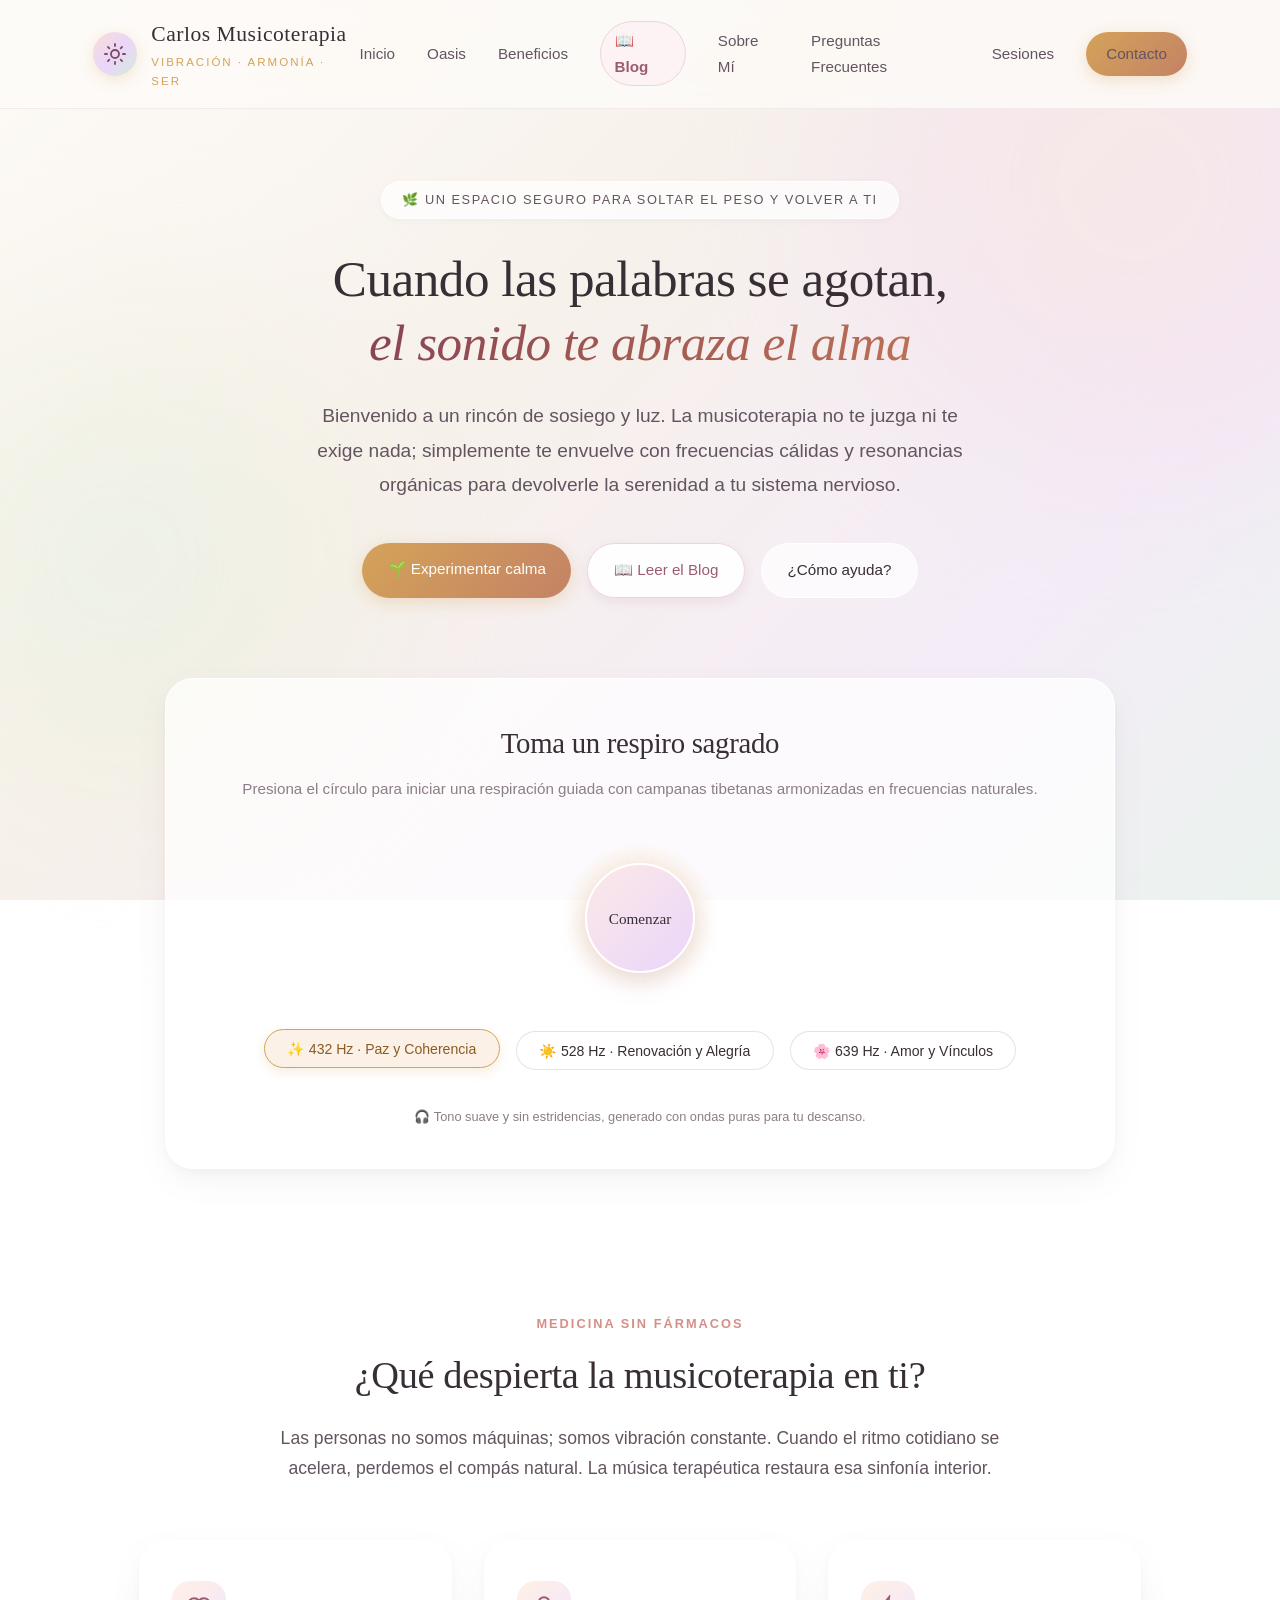
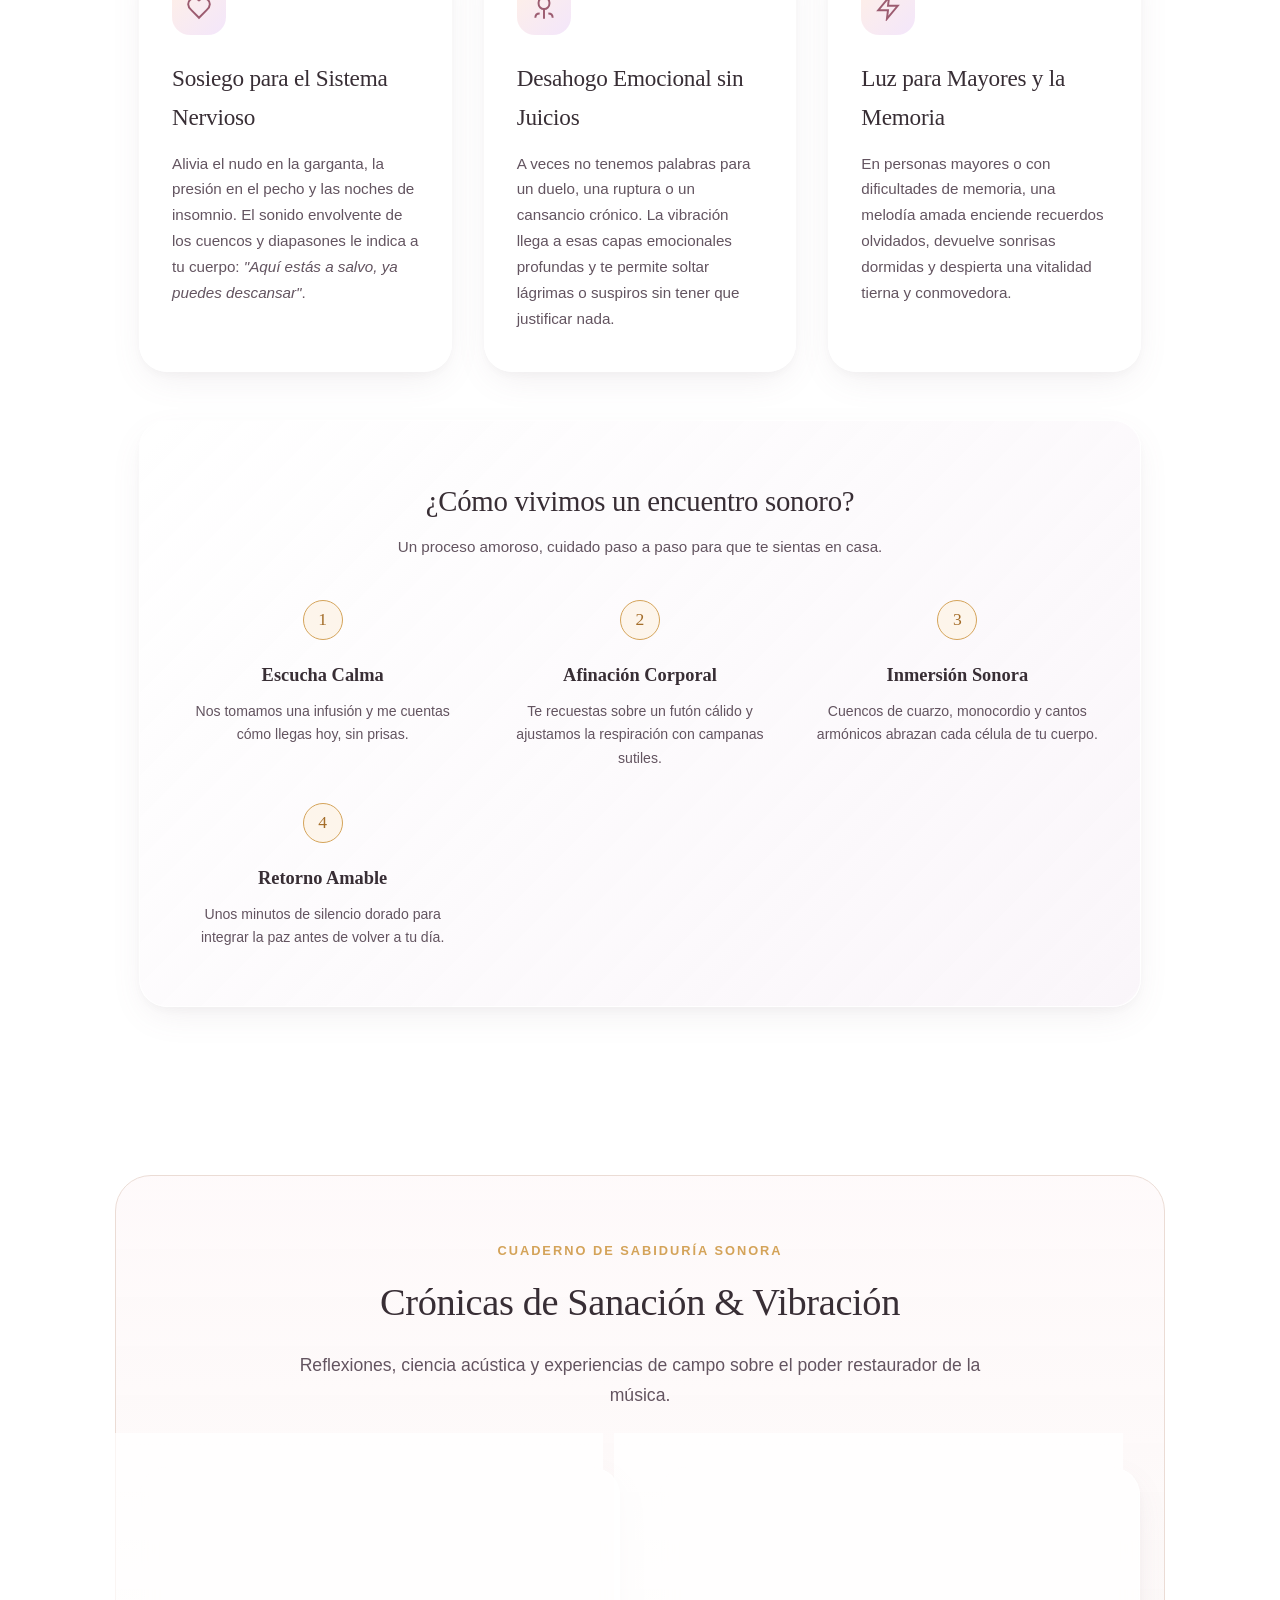
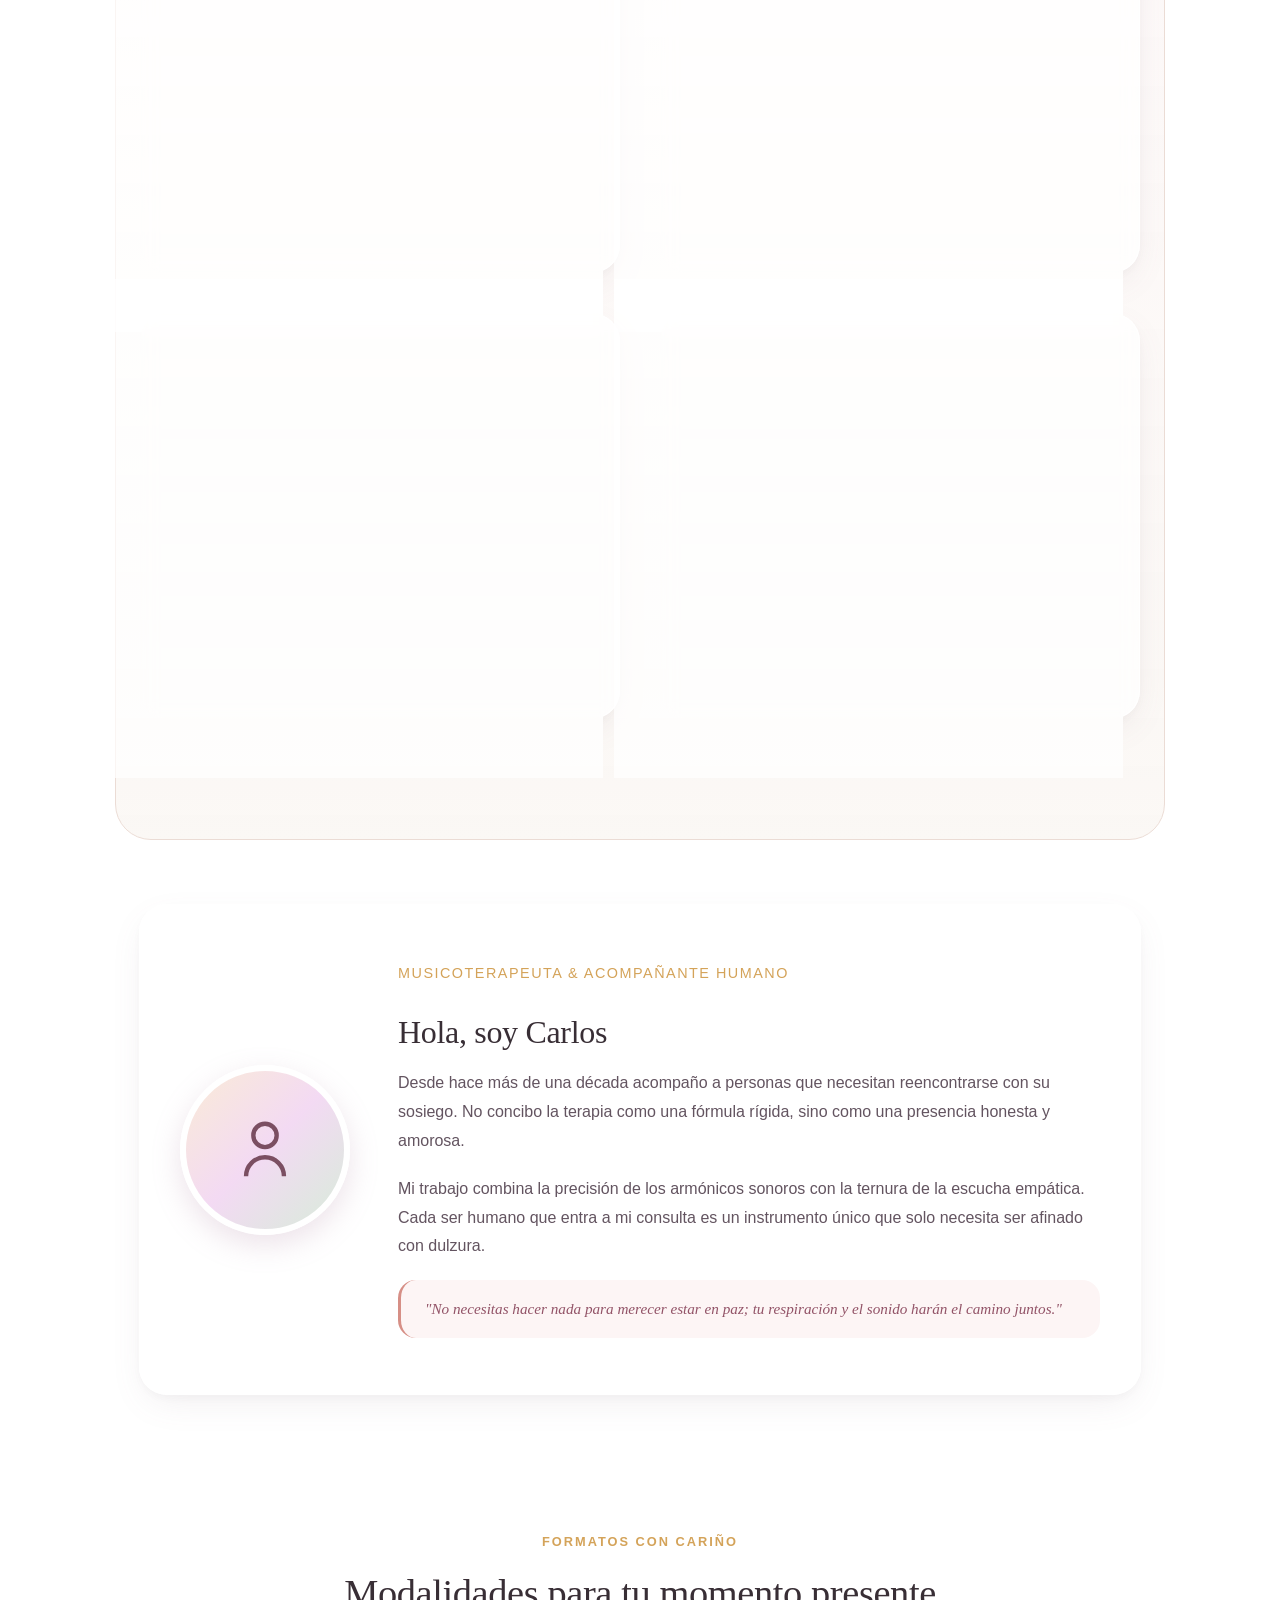
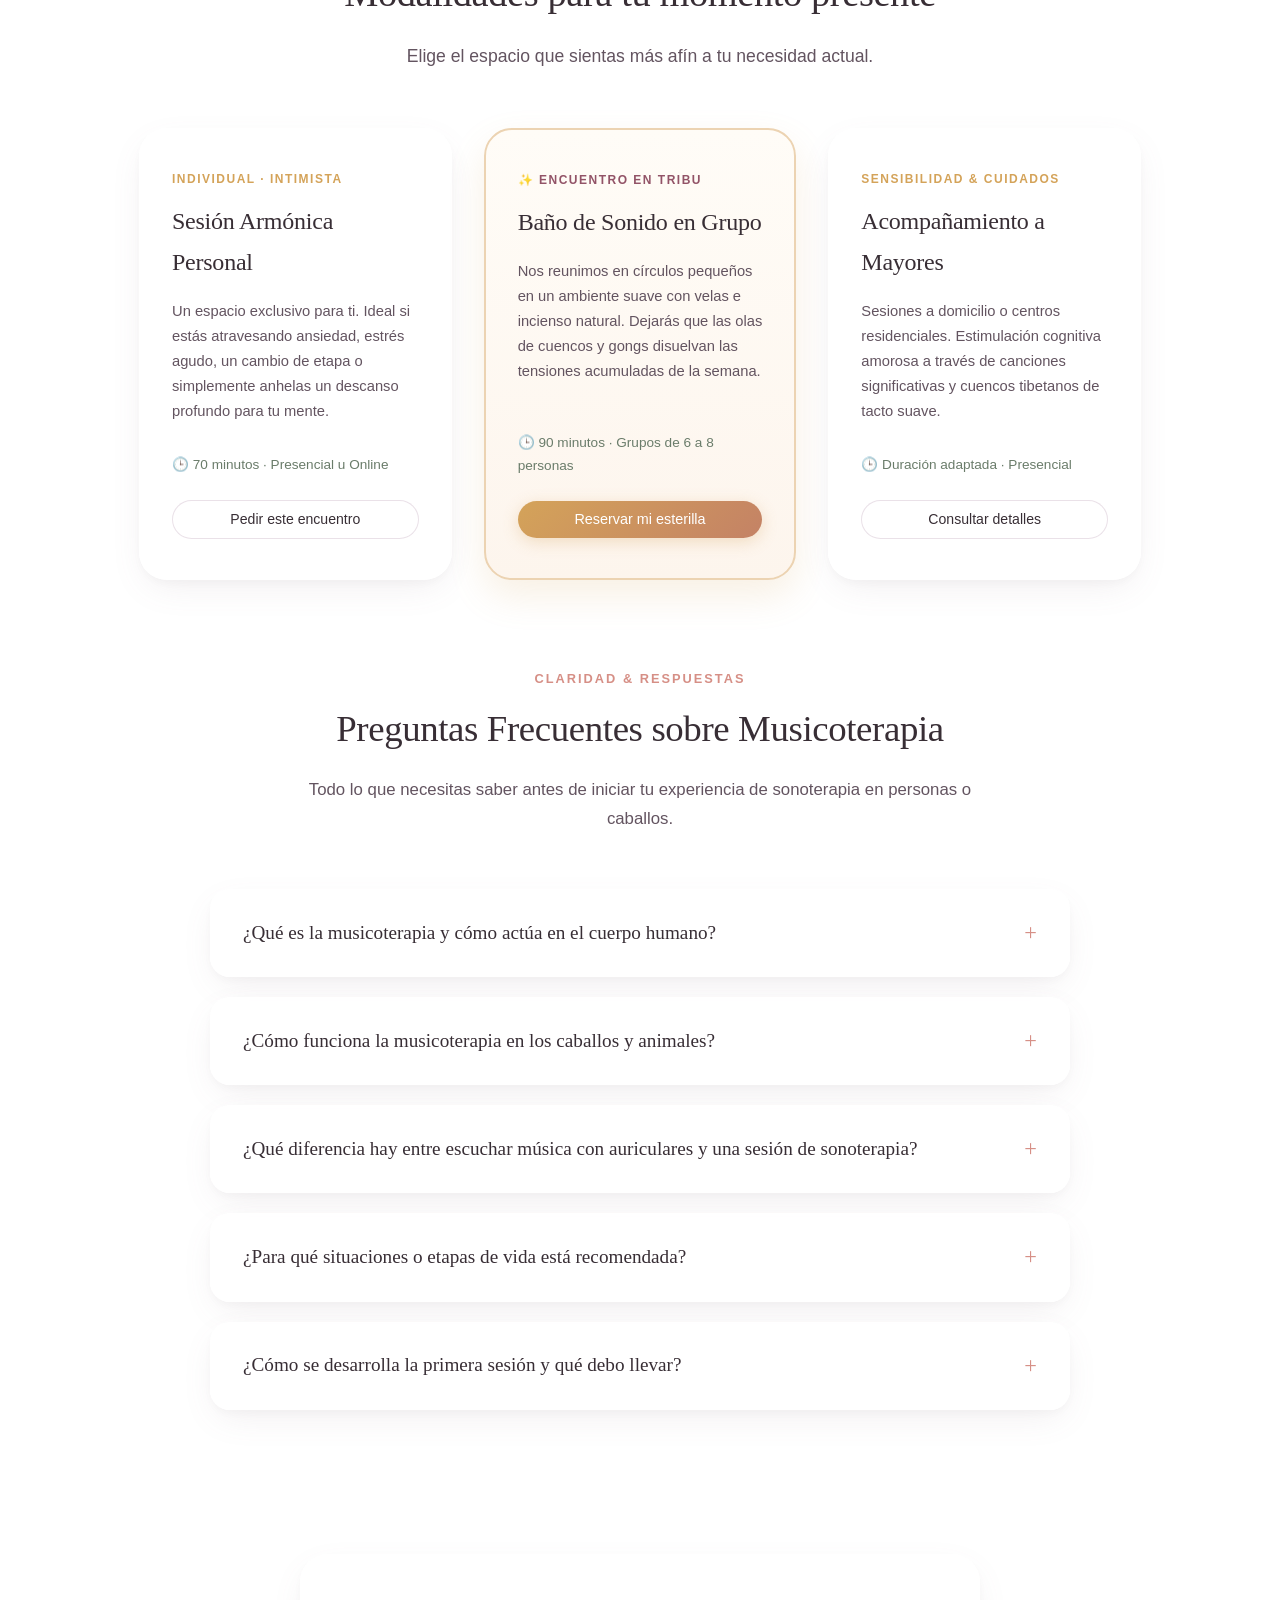
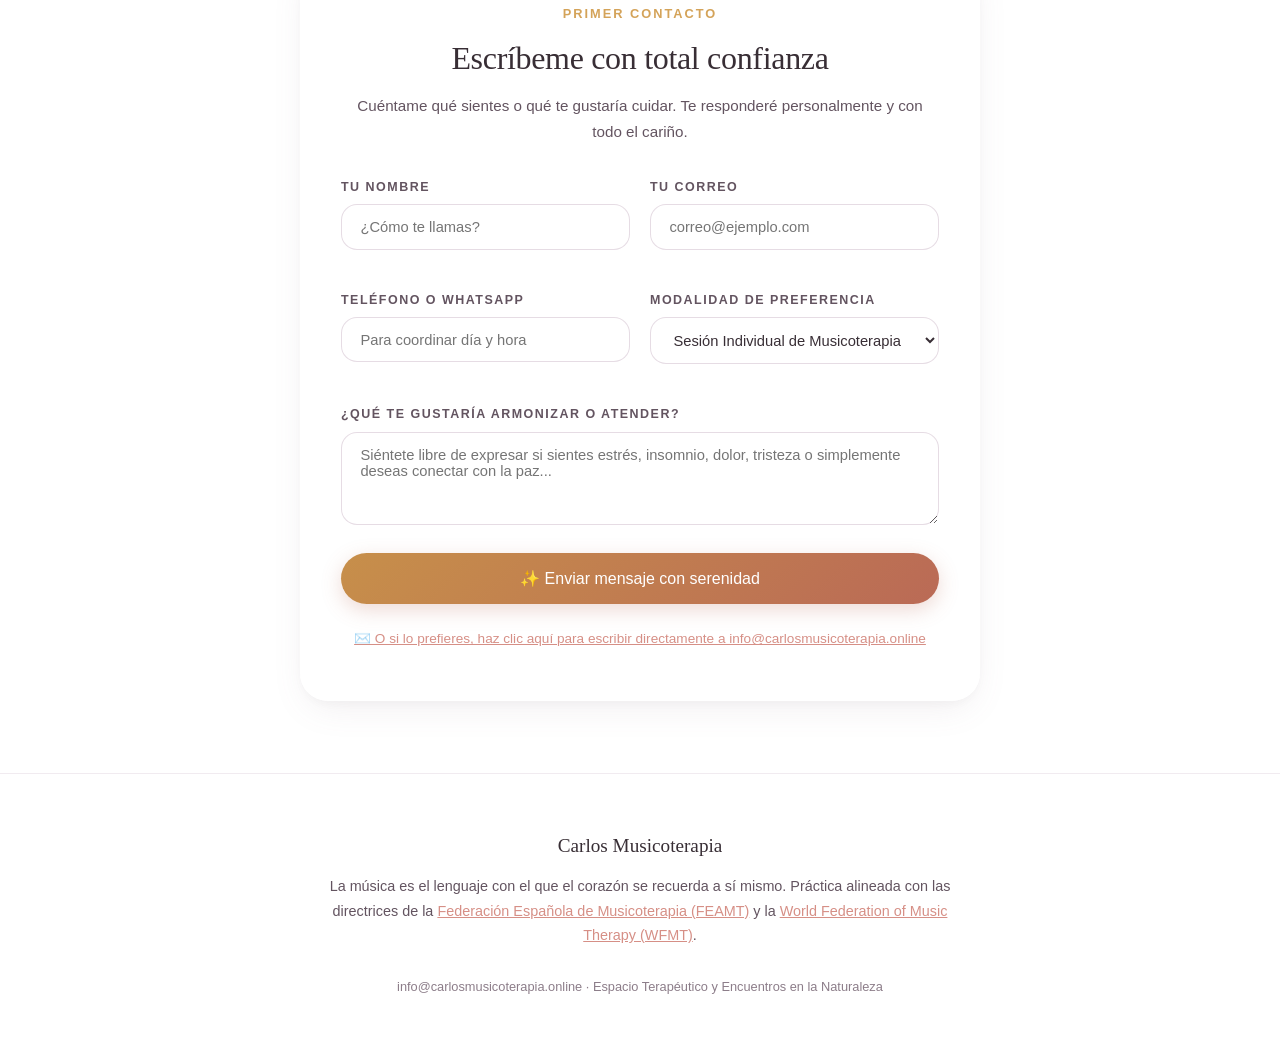
==== commit ae6cedc0: "Optimización SEO on-page: jerarquía H1-H2-H3, tabla de contenidos, FAQs con Schema y breadcrumbs" ====
--- a/index.html
+++ b/index.html
@@ -203,7 +203,7 @@
       {
         "@type": "BlogPosting",
         "@id": "https://www.carlosmusicoterapia.online/#blog-coma",
-        "headline": "La música en la habitación de UCI: Estar presente cuando el cuerpo calla (Glasgow 3)",
+        "headline": "Musicoterapia en Pacientes en Coma: Presencia Sonora y Respuestas en Glasgow 3",
         "url": "https://www.carlosmusicoterapia.online/musicoterapia-coma.html",
         "author": {
           "@id": "https://www.carlosmusicoterapia.online/#therapist"
@@ -563,7 +563,7 @@
             </div>
             
             <h4 style="font-size: 1.6rem; color: var(--c-text-main); margin-bottom: 0.9rem; line-height: 1.3;">
-              La música en la habitación de UCI: Estar presente cuando el cuerpo calla (Glasgow 3)
+              Musicoterapia en Pacientes en Coma: Presencia Sonora y Respuestas en Glasgow 3
             </h4>
             <p style="font-size: 0.92rem; color: var(--c-text-soft); line-height: 1.7; margin-bottom: 1.5rem; font-weight: 300;">
               Por qué el oído es el último sentido en apagarse en el coma profundo. Respuestas autonómicas del monitor, memoria musical afectiva y el abrazo sonoro que sostiene a la familia a pie de cama.
